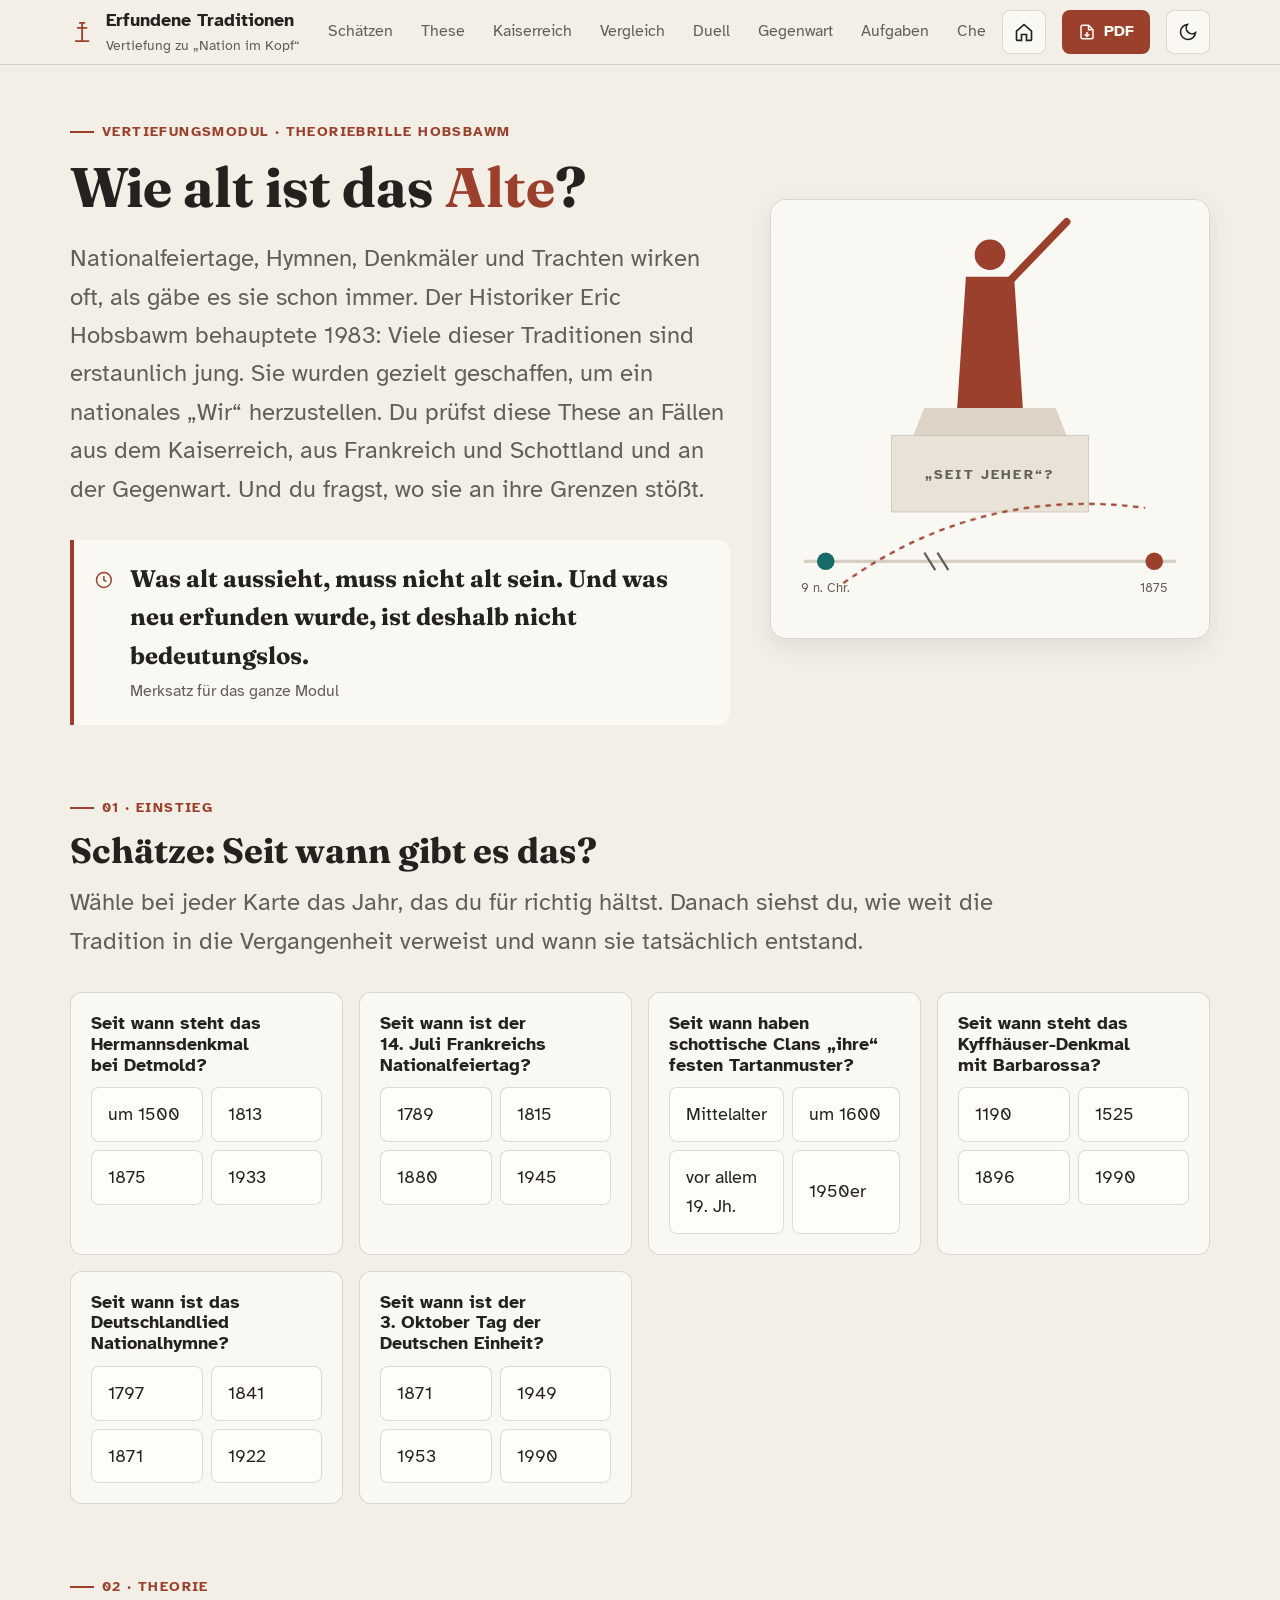
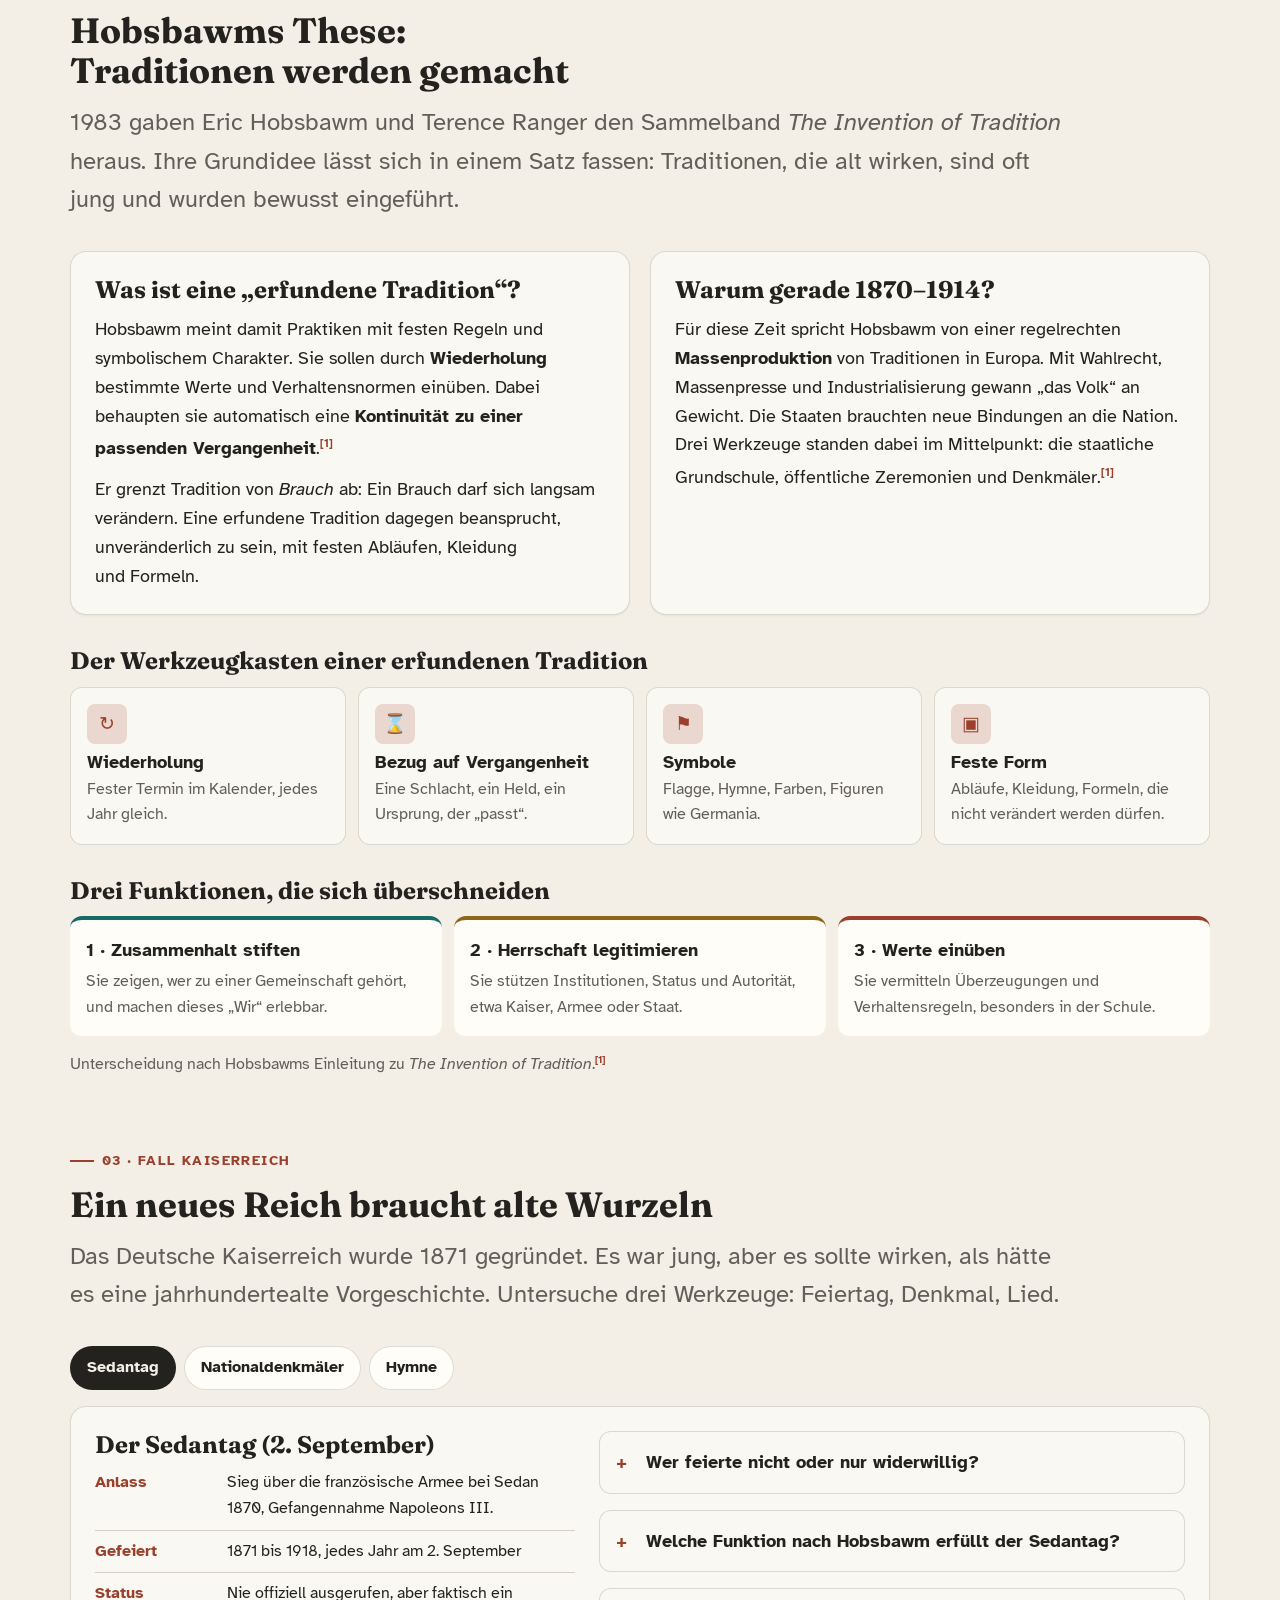
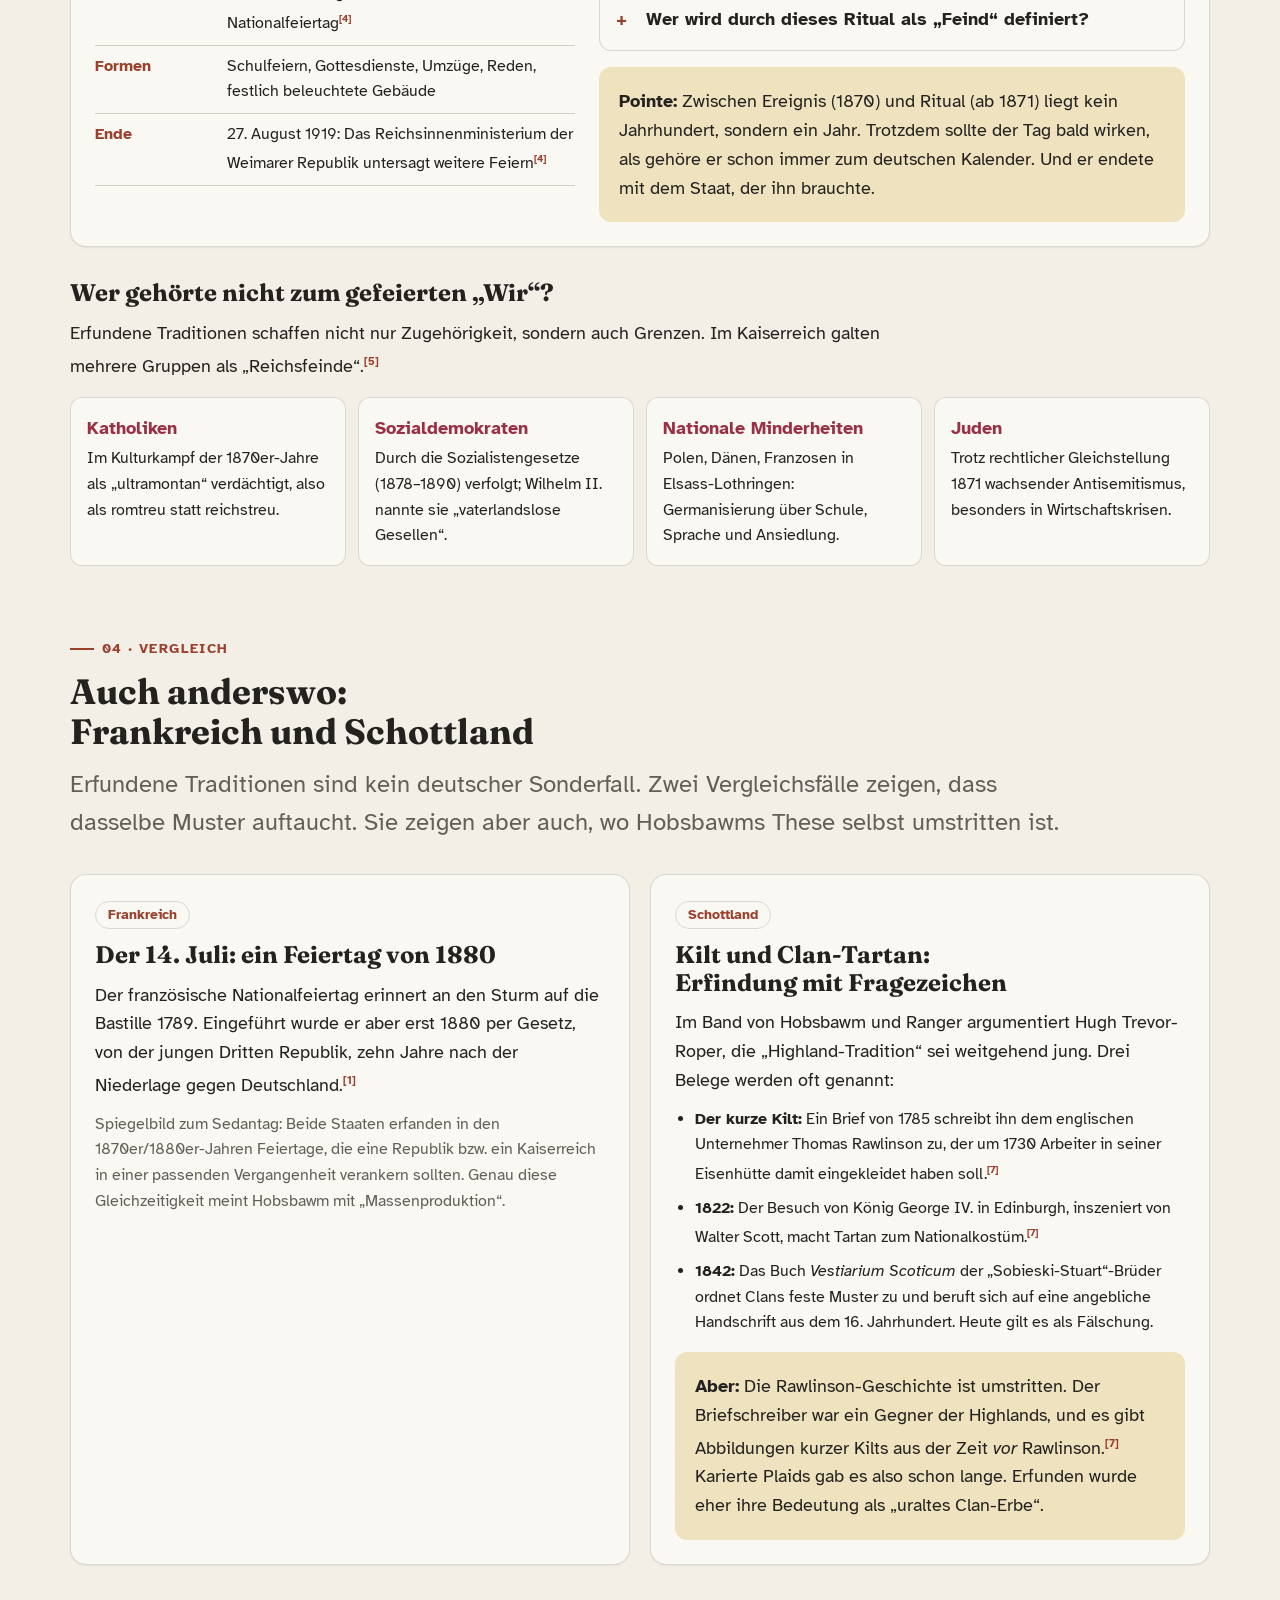
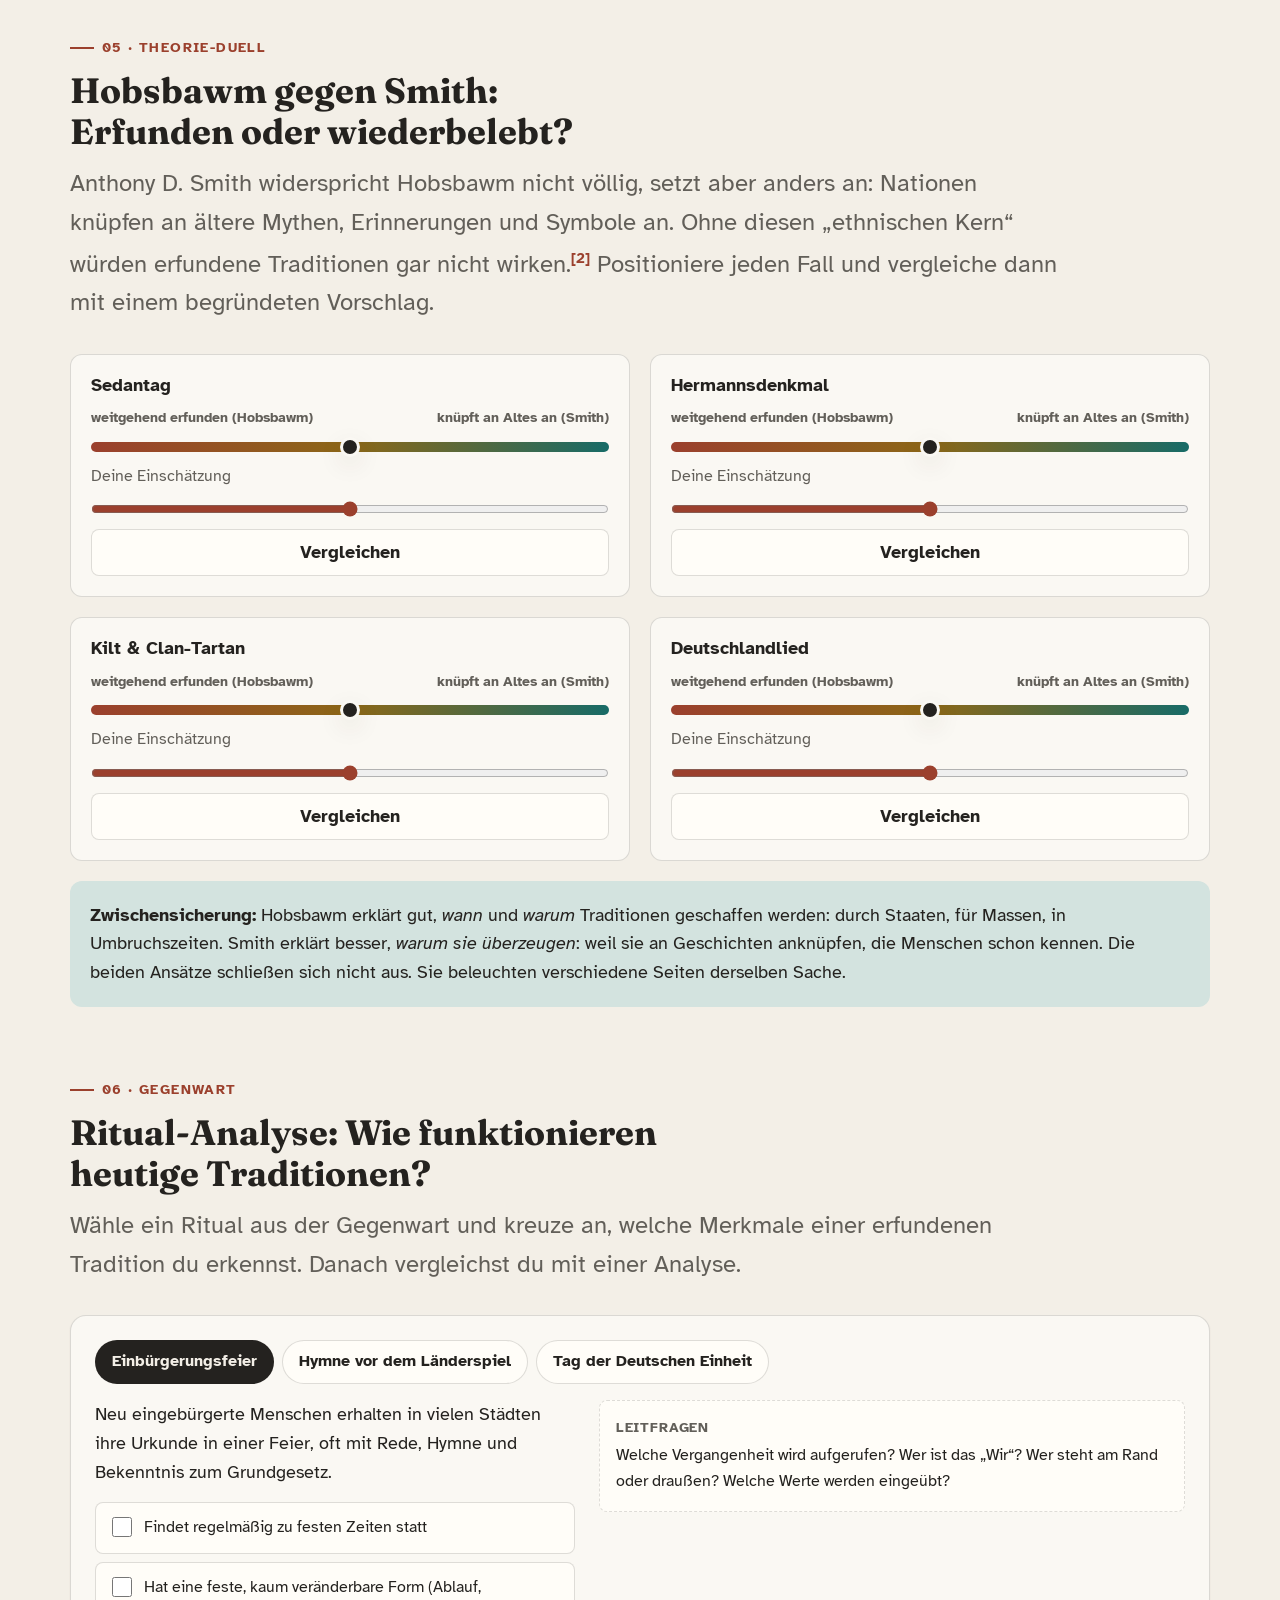
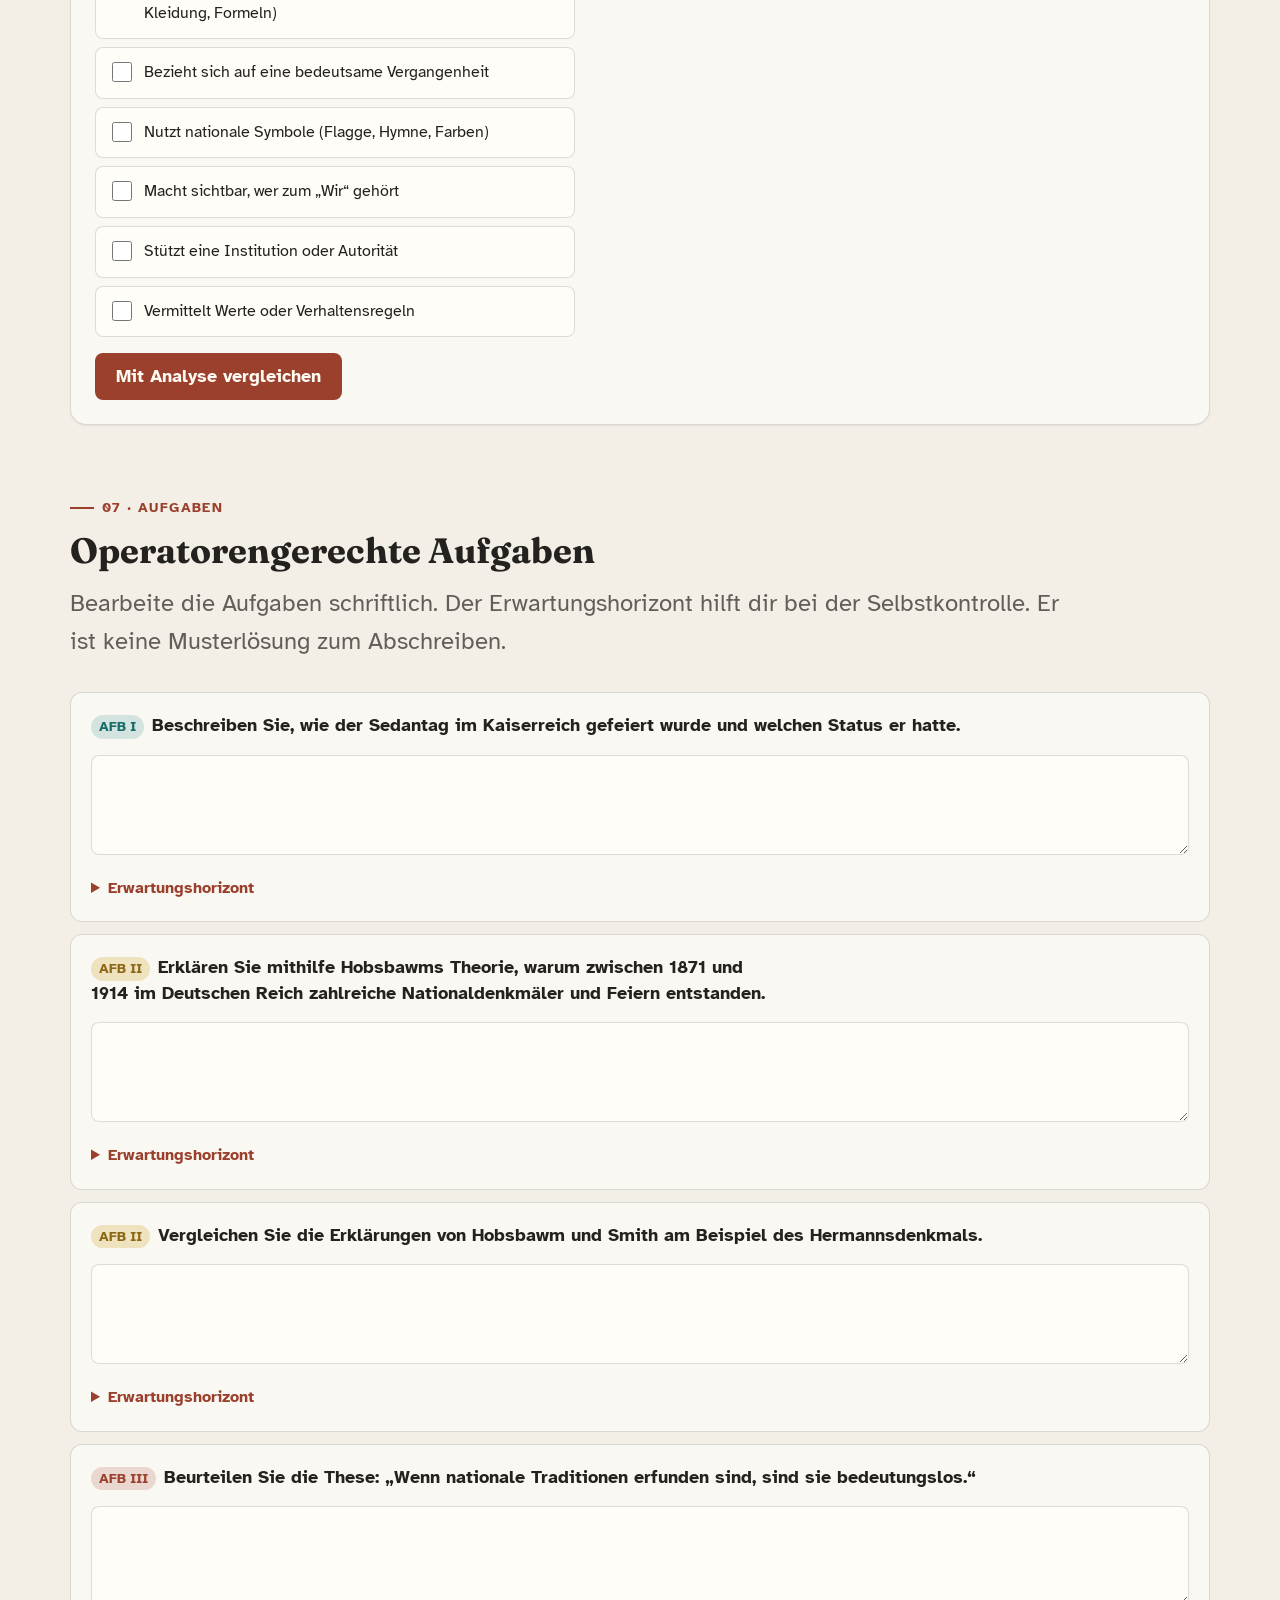
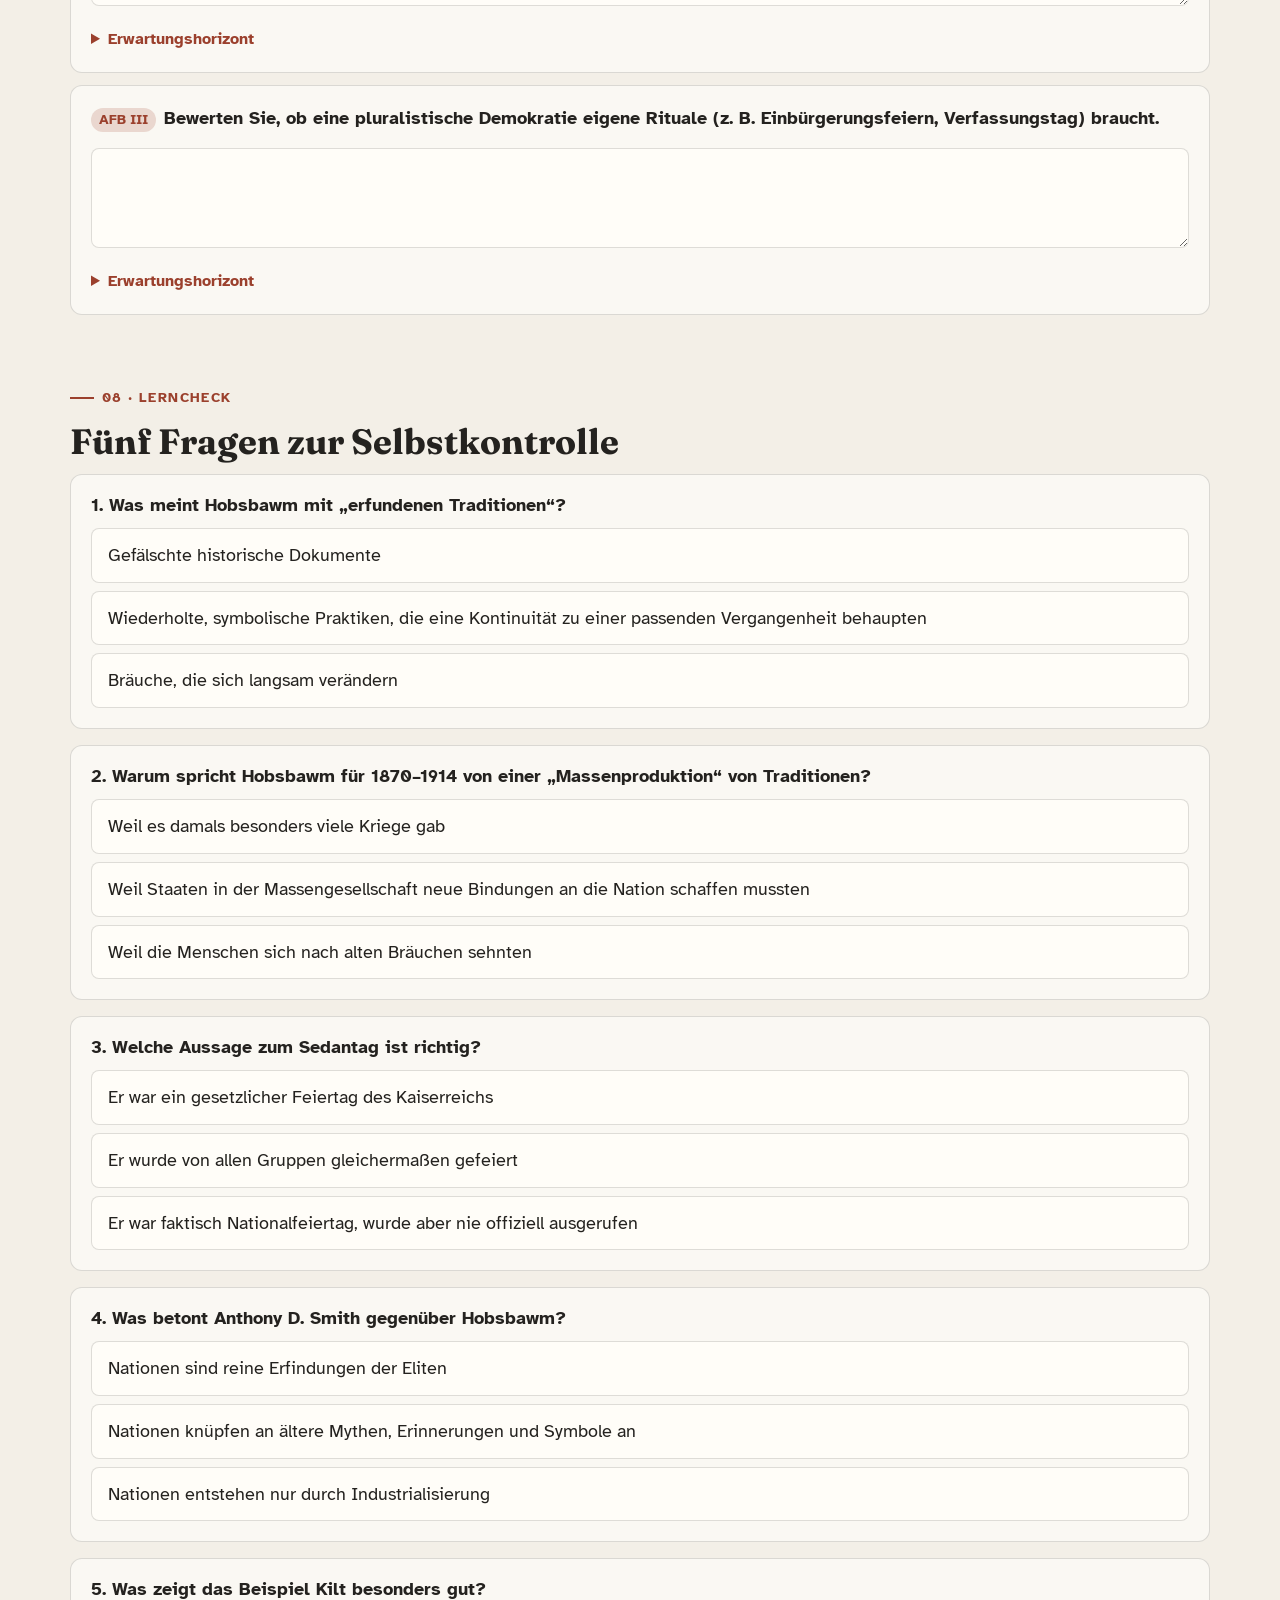
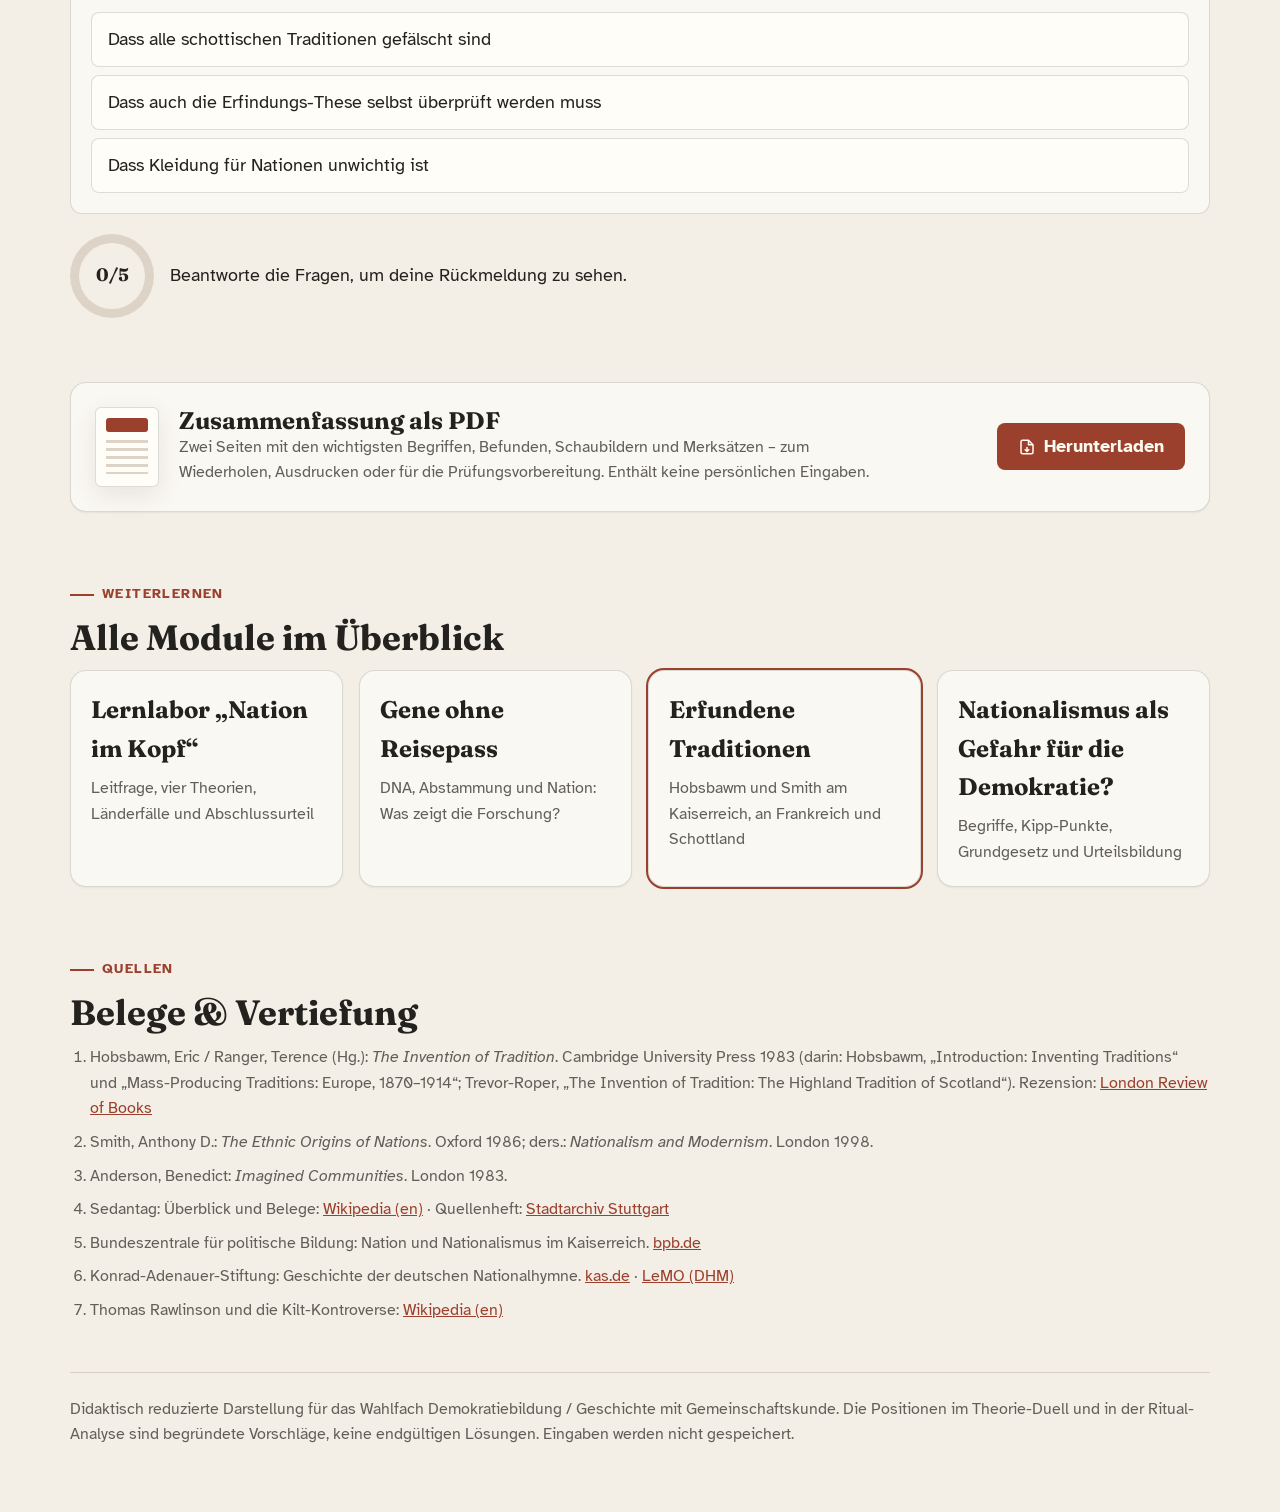
==== erfundene-traditionen.html @ 0cc0a7fa "Vertiefungsmodule „Erfundene Traditionen“ und „Nationalismus als Gefahr für die Demokratie?“, PDF-Zu" ====
<!DOCTYPE html>
<html lang="de">
<head>
<meta charset="utf-8"/>
<meta name="viewport" content="width=device-width,initial-scale=1"/>
<meta name="description" content="Vertiefungsmodul zum Lernlabor „Nation im Kopf“: Hobsbawms These der erfundenen Traditionen, geprüft am Kaiserreich, an Schottland und an der Gegenwart."/>
<title>Erfundene Traditionen – Vertiefungsmodul</title>
<link href="https://fonts.googleapis.com" rel="preconnect"/>
<link crossorigin="" href="https://fonts.gstatic.com" rel="preconnect"/>
<link href="https://fonts.googleapis.com/css2?family=Atkinson+Hyperlegible:wght@400;700&family=Fraunces:opsz,wght@9..144,600;9..144,700&display=swap" rel="stylesheet"/>
<style>

:root,[data-theme="light"]{
 --bg:#f3efe7;--surface:#faf8f3;--surface-2:#fffdf8;--offset:#e9e2d7;--dynamic:#ddd4c7;--divider:#d5cec3;--border:rgba(36,34,31,.15);
 --text:#24221f;--muted:#625f59;--faint:#79746c;--inverse:#fffaf2;--primary:#9b402d;--primary-hover:#763020;--primary-hi:#ead7cf;
 --teal:#176b67;--teal-hi:#d3e3df;--gold:#8c6717;--gold-hi:#eee2bf;--error:#9a3043;--error-hi:#f0d8dc;--success:#386838;--success-hi:#dbe8d7;
 --g1:#2f5d8a;--g2:#4f8a7a;--g3:#b9a24a;--g4:#c0703f;
 --shadow-sm:0 1px 2px rgba(65,48,34,.07);--shadow-md:0 8px 24px rgba(65,48,34,.10);
 --font-display:'Fraunces',Georgia,serif;--font-body:'Atkinson Hyperlegible',Arial,sans-serif;
 --text-xs:clamp(.75rem,.7rem + .25vw,.875rem);--text-sm:clamp(.875rem,.8rem + .35vw,1rem);--text-base:clamp(1rem,.95rem + .25vw,1.125rem);--text-lg:clamp(1.125rem,1rem + .75vw,1.5rem);--text-xl:clamp(1.5rem,1.2rem + 1.25vw,2.25rem);--text-2xl:clamp(2rem,1.4rem + 2.6vw,3.6rem);
 --s1:.25rem;--s2:.5rem;--s3:.75rem;--s4:1rem;--s5:1.25rem;--s6:1.5rem;--s8:2rem;--s10:2.5rem;--s12:3rem;--s16:4rem;--r-sm:.375rem;--r-md:.5rem;--r-lg:.75rem;--r-xl:1rem
}
[data-theme="dark"]{--bg:#181715;--surface:#201e1b;--surface-2:#282521;--offset:#302d28;--dynamic:#3a3630;--divider:#3a3732;--border:rgba(238,233,225,.16);--text:#eee9e1;--muted:#c0b8ae;--faint:#9d958b;--inverse:#251813;--primary:#db826c;--primary-hover:#ee9e8a;--primary-hi:#4f3028;--teal:#6bb6af;--teal-hi:#263e3c;--gold:#d6ae57;--gold-hi:#443a25;--error:#e5788c;--error-hi:#4d2930;--success:#8ab67d;--success-hi:#2c3c28;--g1:#6f9fd0;--g2:#7cbca9;--g3:#d9c46a;--g4:#e09566;--shadow-sm:0 1px 2px rgba(0,0,0,.25);--shadow-md:0 8px 24px rgba(0,0,0,.3)}
*,*::before,*::after{box-sizing:border-box;margin:0;padding:0}
html{scroll-behavior:smooth;scroll-padding-top:5rem;-webkit-text-size-adjust:none;text-size-adjust:none}
body{min-height:100dvh;background:var(--bg);color:var(--text);font-family:var(--font-body);font-size:var(--text-base);line-height:1.6;-webkit-font-smoothing:antialiased}
button,input,select,textarea{font:inherit;color:inherit}button{cursor:pointer}
h1,h2,h3{line-height:1.15;text-wrap:balance}p,li{max-width:72ch;text-wrap:pretty}
a{color:var(--primary)}:focus-visible{outline:3px solid var(--primary);outline-offset:3px;border-radius:var(--r-sm)}
.skip{position:fixed;left:1rem;top:-5rem;background:var(--text);color:var(--bg);padding:.75rem 1rem;z-index:100}.skip:focus{top:1rem}

/* App bar */
.appbar{position:sticky;top:0;z-index:30;background:color-mix(in oklab,var(--bg) 92%,transparent);backdrop-filter:blur(14px);border-bottom:1px solid var(--border)}
.appbar-inner{max-width:1180px;margin:auto;min-height:64px;padding:0 var(--s5);display:flex;align-items:center;gap:var(--s4)}
.brand{display:flex;align-items:center;gap:var(--s3);font-weight:700}.brand small{display:block;color:var(--muted);font-size:var(--text-xs);font-weight:400}
.mark{width:34px;height:34px;color:var(--primary)}
.toc{margin-left:auto;display:flex;gap:var(--s1);overflow-x:auto;scrollbar-width:none}.toc::-webkit-scrollbar{display:none}
.toc a{white-space:nowrap;text-decoration:none;color:var(--muted);font-size:var(--text-sm);padding:var(--s2) var(--s3);border-radius:999px}
.toc a:hover,.toc a.on{background:var(--surface-2);color:var(--text);box-shadow:var(--shadow-sm)}
.icon-btn{width:44px;height:44px;flex:0 0 auto;display:grid;place-items:center;border:1px solid var(--border);background:var(--surface);border-radius:var(--r-md)}
.icon-btn:hover{background:var(--offset)}
.read-bar{position:absolute;left:0;bottom:-1px;height:3px;width:0;background:var(--primary)}

main{max-width:1180px;margin:auto;padding:0 var(--s5) var(--s16)}
section{padding-top:var(--s16)}
.eyebrow{display:inline-flex;align-items:center;gap:var(--s2);font-size:var(--text-xs);font-weight:700;text-transform:uppercase;letter-spacing:.1em;color:var(--primary);margin-bottom:var(--s3)}
.eyebrow::before{content:"";width:24px;height:2px;background:currentColor}
h2.title{font-family:var(--font-display);font-size:var(--text-xl);margin-bottom:var(--s3);max-width:28ch}
.intro{color:var(--muted);font-size:var(--text-lg);max-width:62ch;margin-bottom:var(--s8)}
.card{background:var(--surface);border:1px solid var(--border);border-radius:var(--r-xl);padding:var(--s6);box-shadow:var(--shadow-sm)}
.grid2{display:grid;grid-template-columns:repeat(2,minmax(0,1fr));gap:var(--s5)}
.grid3{display:grid;grid-template-columns:repeat(3,minmax(0,1fr));gap:var(--s4)}
.tag{display:inline-block;border:1px solid var(--border);border-radius:999px;padding:2px var(--s3);font-size:var(--text-xs);font-weight:700;color:var(--primary)}
.note{font-size:var(--text-sm);color:var(--muted);margin-top:var(--s3)}
sup a{font-weight:700;text-decoration:none;font-size:.75em}
.btn{min-height:44px;border:1px solid var(--border);border-radius:var(--r-md);padding:var(--s2) var(--s5);background:var(--surface-2);font-weight:700}
.btn:hover{background:var(--offset)}.btn.primary{background:var(--primary);color:var(--inverse);border-color:transparent}.btn.primary:hover{background:var(--primary-hover)}
.btn.on{background:var(--text);color:var(--bg)}
.callout{padding:var(--s5);border-radius:var(--r-lg);background:var(--gold-hi)}
.callout.teal{background:var(--teal-hi)}
.dark{background:var(--text);color:var(--bg);border-radius:var(--r-xl);padding:var(--s8)}
.dark .tag{color:var(--bg);border-color:color-mix(in oklab,var(--bg) 40%,transparent)}

/* Hero */
.hero{padding-top:var(--s12);display:grid;grid-template-columns:minmax(0,1.2fr) minmax(280px,.8fr);gap:var(--s10);align-items:center}
.hero h1{font-family:var(--font-display);font-size:var(--text-2xl);margin-bottom:var(--s5)}
.hero h1 em{font-style:normal;color:var(--primary)}
.hero .lead{font-size:var(--text-lg);color:var(--muted);max-width:52ch}
.hero-art{position:relative;aspect-ratio:1/1;background:var(--surface);border:1px solid var(--border);border-radius:var(--r-xl);box-shadow:var(--shadow-md);overflow:hidden}
.hero-art svg{width:100%;height:100%}
.helix-dot{animation:pulse 3.2s ease-in-out infinite}
@keyframes pulse{0%,100%{opacity:.35}50%{opacity:1}}
.stamp{animation:stamp 900ms cubic-bezier(.2,1.6,.4,1) 600ms both}
@keyframes stamp{from{opacity:0;transform:scale(1.6) rotate(-14deg)}to{opacity:1;transform:scale(1) rotate(-14deg)}}
.motto{margin-top:var(--s8);display:flex;gap:var(--s4);align-items:flex-start;padding:var(--s5);border-left:4px solid var(--primary);background:var(--surface);border-radius:0 var(--r-lg) var(--r-lg) 0}
.motto strong{font-family:var(--font-display);font-size:var(--text-lg)}

/* Myth cards */
.myths{display:grid;grid-template-columns:repeat(auto-fit,minmax(220px,1fr));gap:var(--s4)}
.flip{perspective:1000px;min-height:230px;border:0;background:none;text-align:left;padding:0}
.flip-inner{position:relative;width:100%;height:100%;min-height:230px;transition:transform 600ms cubic-bezier(.16,1,.3,1);transform-style:preserve-3d}
.flip.open .flip-inner{transform:rotateY(180deg)}
.face{position:absolute;inset:0;backface-visibility:hidden;border-radius:var(--r-xl);padding:var(--s5);display:flex;flex-direction:column;gap:var(--s3);border:1px solid var(--border)}
.front{background:var(--surface)}.front p{font-family:var(--font-display);font-size:var(--text-lg);line-height:1.25}
.front small{margin-top:auto;color:var(--muted);font-size:var(--text-xs)}
.back{transform:rotateY(180deg);background:var(--surface-2);font-size:var(--text-sm)}
.verdict{font-weight:700;font-size:var(--text-sm);display:inline-flex;align-items:center;gap:var(--s2)}
.verdict.no{color:var(--error)}.verdict.part{color:var(--gold)}.verdict.yes{color:var(--success)}

/* Gradient lab */
.gradient-lab{display:grid;gap:var(--s5)}
.strip-wrap{position:relative;height:120px;border-radius:var(--r-lg);overflow:hidden;border:1px solid var(--border)}
#strip{width:100%;height:100%;display:block}
.border-line{position:absolute;top:0;bottom:0;width:0;border-left:3px dashed var(--text);pointer-events:none}
.border-line span{position:absolute;top:8px;left:6px;white-space:nowrap;font-size:var(--text-xs);font-weight:700;background:var(--text);color:var(--bg);padding:2px 8px;border-radius:999px}
.swatches{display:grid;grid-template-columns:1fr auto 1fr;gap:var(--s4);align-items:center}
.swatch{display:flex;align-items:center;gap:var(--s3)}
.swatch i{width:48px;height:48px;border-radius:var(--r-md);border:1px solid var(--border);flex:0 0 auto}
.swatch.right{justify-content:flex-end;text-align:right}
.diff{font-family:var(--font-display);font-size:var(--text-lg);color:var(--primary);text-align:center}
input[type=range]{width:100%;accent-color:var(--primary)}
.mode-row{display:flex;flex-wrap:wrap;gap:var(--s2)}
.stat-row{display:grid;grid-template-columns:repeat(3,1fr);gap:var(--s4)}
.stat{background:var(--surface);border:1px solid var(--border);border-radius:var(--r-lg);padding:var(--s5)}
.stat b{display:block;font-family:var(--font-display);font-size:var(--text-xl);color:var(--primary);line-height:1.1}
.stat span{font-size:var(--text-sm);color:var(--muted)}

/* Balkan chart */
.chart{display:grid;gap:var(--s5)}
.hg h3{font-size:var(--text-base);margin-bottom:var(--s2)}
.bar-row{display:grid;grid-template-columns:110px 1fr 48px;gap:var(--s3);align-items:center;margin-bottom:6px;font-size:var(--text-sm)}
.bar{height:16px;background:var(--dynamic);border-radius:999px;overflow:hidden}
.bar i{display:block;height:100%;width:0;border-radius:999px;transition:width 1s cubic-bezier(.16,1,.3,1)}
.bar-row b{font-variant-numeric:tabular-nums;text-align:right}
.legend{display:flex;gap:var(--s4);flex-wrap:wrap;font-size:var(--text-sm)}
.legend span{display:inline-flex;align-items:center;gap:var(--s2)}.legend i{width:14px;height:14px;border-radius:4px}
.timeline{position:relative;display:grid;gap:var(--s4);padding-left:var(--s8)}
.timeline::before{content:"";position:absolute;left:11px;top:6px;bottom:6px;width:3px;background:linear-gradient(var(--g1),var(--g2),var(--g3),var(--g4),var(--primary));border-radius:3px}
.tl{position:relative}
.tl::before{content:"";position:absolute;left:calc(-1 * var(--s8) + 4px);top:5px;width:17px;height:17px;border-radius:50%;background:var(--surface);border:3px solid var(--primary)}
.tl time{font-size:var(--text-xs);font-weight:700;letter-spacing:.06em;text-transform:uppercase;color:var(--primary)}
.tl h3{font-size:var(--text-base);margin:2px 0}
.tl p{font-size:var(--text-sm);color:var(--muted)}
.tl.nation::before{background:var(--primary)}

/* Ancestors */
.anc{display:grid;grid-template-columns:minmax(0,1fr) minmax(0,1fr);gap:var(--s6);align-items:center}
.big-num{font-family:var(--font-display);font-size:clamp(2rem,1.2rem + 3.5vw,4rem);color:var(--primary);line-height:1;font-variant-numeric:tabular-nums;word-break:break-all}
.tree{display:flex;flex-wrap:wrap;gap:3px;max-height:220px;overflow:hidden;align-content:flex-start}
.tree i{width:9px;height:9px;border-radius:50%;background:var(--teal);opacity:.75}
.tree i.me{background:var(--primary);opacity:1;width:14px;height:14px}

/* Within/between */
.dots{display:grid;grid-template-columns:repeat(20,1fr);gap:4px;max-width:520px}
.dots i{aspect-ratio:1;border-radius:50%;background:var(--teal);transition:background .4s}
.dots i.btw{background:var(--primary)}

/* DNA test sim */
.sim{display:grid;grid-template-columns:minmax(0,1.1fr) minmax(0,.9fr);gap:var(--s6)}
.seg-track{position:relative;height:90px;border-radius:var(--r-lg);background:linear-gradient(90deg,var(--g1),var(--g2),var(--g3),var(--g4));opacity:.9;margin:var(--s4) 0 var(--s2)}
.seg{position:absolute;top:50%;width:14px;height:14px;border-radius:50%;background:var(--surface-2);border:2px solid var(--text);transform:translate(-50%,-50%)}
.cut{position:absolute;top:-8px;bottom:-8px;border-left:3px solid var(--text)}
.cut span{position:absolute;bottom:-26px;left:-4px;font-size:var(--text-xs);font-weight:700;white-space:nowrap}
.axis{display:flex;justify-content:space-between;font-size:var(--text-xs);color:var(--muted);margin-top:var(--s6)}
.result-table{width:100%;border-collapse:collapse;font-variant-numeric:tabular-nums}
.result-table td{padding:var(--s2) 0;border-bottom:1px solid var(--divider)}
.result-table td:last-child{text-align:right;font-weight:700}
.result-table .mini{height:8px;background:var(--dynamic);border-radius:999px;overflow:hidden;margin-top:4px}
.result-table .mini i{display:block;height:100%;background:var(--primary);transition:width .5s}
.dna-same{margin-top:var(--s4);padding:var(--s3) var(--s4);border-radius:var(--r-md);background:var(--success-hi);font-size:var(--text-sm);font-weight:700}

/* Convergence */
.conv{display:grid;grid-template-columns:1fr 70px 1fr;gap:var(--s3);align-items:stretch;margin-top:var(--s4)}
.conv .side{background:var(--surface-2);border:1px solid var(--border);border-radius:var(--r-lg);padding:var(--s4)}
.conv .side h4{font-size:var(--text-sm);margin-bottom:var(--s1)}
.conv .side code{font-size:var(--text-xs);background:var(--offset);padding:1px 6px;border-radius:4px}
.conv .mid{display:grid;place-items:center;text-align:center;font-size:var(--text-xs);font-weight:700;color:var(--primary)}

/* Sorting game */
.sort-statements{display:flex;flex-wrap:wrap;gap:var(--s2);margin-bottom:var(--s5)}
.chip{border:1px solid var(--border);background:var(--surface-2);border-radius:999px;padding:var(--s2) var(--s4);text-align:left;font-size:var(--text-sm)}
.chip.sel{outline:3px solid var(--primary)}
.chip.ok{background:var(--success-hi);border-color:var(--success)}
.chip.bad{animation:shake .4s}
@keyframes shake{25%{transform:translateX(-5px)}75%{transform:translateX(5px)}}
.bins{display:grid;grid-template-columns:repeat(4,minmax(0,1fr));gap:var(--s3)}
.bin{min-height:180px;border:2px dashed var(--border);border-radius:var(--r-lg);padding:var(--s4);background:var(--surface);text-align:left;display:flex;flex-direction:column;gap:var(--s2)}
.bin:hover{border-color:var(--primary)}
.bin h3{font-size:var(--text-base)}.bin small{color:var(--muted);font-size:var(--text-xs)}
.bin .chip{font-size:var(--text-xs);cursor:default}
.feedback{min-height:28px;margin-top:var(--s3);font-weight:700}

/* Mila */
.mila{display:grid;grid-template-columns:minmax(0,.8fr) minmax(0,1.2fr);gap:var(--s6)}
.persons{display:grid;gap:var(--s3)}
.person{display:grid;grid-template-columns:56px 1fr;gap:var(--s3);align-items:center;background:var(--surface);border:1px solid var(--border);border-radius:var(--r-lg);padding:var(--s4)}
.avatar{width:56px;height:56px;border-radius:50%;display:grid;place-items:center;font-family:var(--font-display);font-weight:700;font-size:1.3rem;color:var(--inverse)}
.pills{display:flex;flex-wrap:wrap;gap:4px;margin-top:4px}.pills span{font-size:var(--text-xs);background:var(--offset);border-radius:999px;padding:1px 8px}
details.q{background:var(--surface);border:1px solid var(--border);border-radius:var(--r-lg);padding:var(--s4);margin-bottom:var(--s2)}
details.q summary{font-weight:700;cursor:pointer;list-style:none;display:flex;gap:var(--s3)}
details.q summary::before{content:"+";color:var(--primary);font-weight:700;width:1em}
details.q[open] summary::before{content:"–"}
details.q p{margin-top:var(--s3);color:var(--muted);font-size:var(--text-sm)}

/* Quiz */
.quiz{display:grid;gap:var(--s4)}
.qcard{background:var(--surface);border:1px solid var(--border);border-radius:var(--r-lg);padding:var(--s5)}
.qcard h3{font-size:var(--text-base);margin-bottom:var(--s3)}
.opts{display:grid;gap:var(--s2)}
.opt{text-align:left;padding:var(--s3) var(--s4);border:1px solid var(--border);border-radius:var(--r-md);background:var(--surface-2)}
.opt:hover{background:var(--offset)}.opt.correct{background:var(--success-hi);border-color:var(--success)}.opt.wrong{background:var(--error-hi);border-color:var(--error)}
.why{display:none;margin-top:var(--s3);font-size:var(--text-sm);color:var(--muted)}.qcard.done .why{display:block}
.score{display:flex;align-items:center;gap:var(--s4);margin-top:var(--s5)}
.ring{width:84px;height:84px;border-radius:50%;display:grid;place-items:center;background:conic-gradient(var(--primary) 0deg,var(--dynamic) 0);position:relative;font-family:var(--font-display);font-weight:700}
.ring::before{content:"";position:absolute;inset:9px;border-radius:50%;background:var(--bg)}.ring span{z-index:1}

/* Law timeline */
.law{display:grid;grid-template-columns:repeat(4,minmax(0,1fr));gap:var(--s3)}
.law article{background:var(--surface);border:1px solid var(--border);border-radius:var(--r-lg);padding:var(--s4);border-top:4px solid var(--g1)}
.law article:nth-child(2){border-top-color:var(--error)}.law article:nth-child(3){border-top-color:var(--g3)}.law article:nth-child(4){border-top-color:var(--teal)}
.law time{font-family:var(--font-display);font-size:var(--text-lg);font-weight:700}
.law p{font-size:var(--text-sm);color:var(--muted);margin-top:var(--s2)}

textarea{width:100%;min-height:130px;margin-top:var(--s2);padding:var(--s3);background:var(--surface-2);border:1px solid var(--border);border-radius:var(--r-md);resize:vertical}
.sources ol{padding-left:var(--s5);display:grid;gap:var(--s2);font-size:var(--text-sm);color:var(--muted)}
.sources li{max-width:none}
footer{margin-top:var(--s12);padding-top:var(--s6);border-top:1px solid var(--divider);font-size:var(--text-sm);color:var(--muted)}

.reveal{opacity:0;transform:translateY(14px);transition:opacity .7s ease,transform .7s cubic-bezier(.16,1,.3,1)}
.reveal.in{opacity:1;transform:none}

@media(max-width:900px){.hero,.anc,.sim,.mila{grid-template-columns:1fr}.bins{grid-template-columns:1fr 1fr}.law{grid-template-columns:1fr 1fr}.grid3{grid-template-columns:1fr}.toc{display:none}.hero-art{max-width:420px}}
@media(max-width:640px){main{padding:0 var(--s4) var(--s12)}section{padding-top:var(--s12)}.grid2,.bins,.law,.stat-row{grid-template-columns:1fr}.conv{grid-template-columns:1fr}.conv .mid{padding:var(--s2)}.bar-row{grid-template-columns:84px 1fr 40px}.dots{grid-template-columns:repeat(10,1fr)}.swatches{grid-template-columns:1fr}.swatch.right{justify-content:flex-start;text-align:left;flex-direction:row-reverse}.brand small{display:none}.dark{padding:var(--s5)}}
@media print{.appbar,.btn,.mode-row{display:none!important}.reveal{opacity:1;transform:none}.flip-inner{transform:none!important}.back{position:relative;transform:none}.front{display:none}section{break-inside:avoid}}
@media(prefers-reduced-motion:reduce){*,*::before,*::after{animation-duration:.01ms!important;transition-duration:.01ms!important;scroll-behavior:auto!important}.reveal{opacity:1;transform:none}}

/* === Gemeinsame Erweiterungen für alle Vertiefungsmodule === */
.pdf-btn{display:inline-flex;align-items:center;gap:var(--s2);min-height:44px;padding:0 var(--s4);border-radius:var(--r-md);background:var(--primary);color:var(--inverse);text-decoration:none;font-weight:700;font-size:var(--text-sm);flex:0 0 auto}
.pdf-btn:hover{background:var(--primary-hover)}
.pdf-btn svg{flex:0 0 auto}
@media(max-width:640px){.pdf-btn span{display:none}.pdf-btn{padding:0;width:44px;justify-content:center}}
.home-btn{text-decoration:none;color:inherit;margin-left:auto}
@media(min-width:901px){.home-btn{margin-left:0}}
.pdf-cta{display:grid;grid-template-columns:auto 1fr auto;gap:var(--s5);align-items:center;background:var(--surface);border:1px solid var(--border);border-radius:var(--r-xl);padding:var(--s6);box-shadow:var(--shadow-sm)}
.pdf-cta .doc{width:64px;height:80px;border-radius:6px;background:var(--surface-2);border:1px solid var(--border);position:relative;box-shadow:var(--shadow-md)}
.pdf-cta .doc::before{content:"";position:absolute;inset:10px 10px auto;height:14px;background:var(--primary);border-radius:3px}
.pdf-cta .doc::after{content:"";position:absolute;left:10px;right:10px;top:32px;height:34px;background:repeating-linear-gradient(var(--dynamic) 0 3px,transparent 3px 8px)}
.pdf-cta h3{font-family:var(--font-display);font-size:var(--text-lg)}
.pdf-cta p{font-size:var(--text-sm);color:var(--muted)}
@media(max-width:640px){.pdf-cta{grid-template-columns:1fr}.pdf-cta .doc{display:none}}
.afb{display:inline-block;font-size:var(--text-xs);font-weight:700;padding:2px 8px;border-radius:999px;margin-right:var(--s2)}
.afb.i{background:var(--teal-hi);color:var(--teal)}.afb.ii{background:var(--gold-hi);color:var(--gold)}.afb.iii{background:var(--primary-hi);color:var(--primary)}
.tasks{display:grid;gap:var(--s3)}
.task{background:var(--surface);border:1px solid var(--border);border-radius:var(--r-lg);padding:var(--s5)}
.task h3{font-size:var(--text-base);margin-bottom:var(--s2);line-height:1.4}
.task details{margin-top:var(--s3)}
.task summary{cursor:pointer;font-weight:700;color:var(--primary);font-size:var(--text-sm)}
.task ul{margin:var(--s3) 0 0 var(--s5);display:grid;gap:var(--s1);font-size:var(--text-sm);color:var(--muted)}
.task textarea{min-height:100px}
.tabs{display:flex;flex-wrap:wrap;gap:var(--s2);margin-bottom:var(--s4)}
.tabs button{min-height:44px;border:1px solid var(--border);border-radius:999px;padding:var(--s2) var(--s4);background:var(--surface-2);font-weight:700;font-size:var(--text-sm)}
.tabs button[aria-selected=true]{background:var(--text);color:var(--bg);border-color:transparent}
.panel-grid{display:grid;grid-template-columns:minmax(0,.9fr) minmax(0,1.1fr);gap:var(--s6);align-items:start}
.facts{display:grid;gap:var(--s2);font-size:var(--text-sm)}
.facts div{display:grid;grid-template-columns:120px 1fr;gap:var(--s3);padding-bottom:var(--s2);border-bottom:1px solid var(--divider)}
.facts b{color:var(--primary)}
.qa{display:grid;gap:var(--s2)}
.check-list{display:grid;gap:var(--s2);list-style:none}
.check-list label{display:flex;gap:var(--s3);align-items:flex-start;padding:var(--s3) var(--s4);border:1px solid var(--border);border-radius:var(--r-md);background:var(--surface-2);cursor:pointer;font-size:var(--text-sm)}
.check-list input{width:20px;height:20px;accent-color:var(--primary);flex:0 0 auto;margin-top:2px}
.slider-case{display:grid;gap:var(--s3);background:var(--surface);border:1px solid var(--border);border-radius:var(--r-lg);padding:var(--s5)}
.slider-case h3{font-size:var(--text-base)}
.scale-labels{display:flex;justify-content:space-between;font-size:var(--text-xs);color:var(--muted);font-weight:700}
.scale-track{position:relative;height:10px;border-radius:999px;background:linear-gradient(90deg,var(--primary),var(--gold),var(--teal))}
.scale-track .mk{position:absolute;top:50%;width:20px;height:20px;border-radius:50%;transform:translate(-50%,-50%);border:3px solid var(--surface);box-shadow:var(--shadow-md);transition:left .5s cubic-bezier(.16,1,.3,1)}
.scale-track .mk.you{background:var(--text)}.scale-track .mk.ref{background:var(--surface-2);border-color:var(--text);opacity:0}
.scale-track .mk.ref.show{opacity:1}
.reveal-box{display:none;font-size:var(--text-sm);background:var(--surface-2);border-radius:var(--r-md);padding:var(--s4)}
.reveal-box.show{display:block}
.two-args{display:grid;grid-template-columns:1fr 1fr;gap:var(--s3);margin-top:var(--s2)}
.two-args div{padding:var(--s3);border-radius:var(--r-md);background:var(--offset)}
.two-args b{display:block;font-size:var(--text-xs);text-transform:uppercase;letter-spacing:.06em;margin-bottom:2px}
.modules{display:grid;grid-template-columns:repeat(auto-fit,minmax(220px,1fr));gap:var(--s4)}
.module-card{display:flex;flex-direction:column;gap:var(--s2);padding:var(--s5);border-radius:var(--r-xl);border:1px solid var(--border);background:var(--surface);text-decoration:none;color:inherit;box-shadow:var(--shadow-sm);transition:transform .2s,box-shadow .2s}
.module-card:hover{transform:translateY(-2px);box-shadow:var(--shadow-md)}
.module-card b{font-family:var(--font-display);font-size:var(--text-lg)}
.module-card span{font-size:var(--text-sm);color:var(--muted)}
.module-card.current{outline:2px solid var(--primary)}
.quote{font-family:var(--font-display);font-size:var(--text-lg);line-height:1.35;border-left:4px solid var(--primary);padding-left:var(--s4)}
.quote cite{display:block;font-family:var(--font-body);font-size:var(--text-xs);color:var(--muted);font-style:normal;margin-top:var(--s2)}
.src-box{background:var(--surface-2);border:1px dashed var(--border);border-radius:var(--r-md);padding:var(--s4);font-size:var(--text-sm)}
.src-box b{display:block;font-size:var(--text-xs);letter-spacing:.06em;text-transform:uppercase;color:var(--muted);margin-bottom:var(--s1)}
@media(max-width:900px){.panel-grid{grid-template-columns:1fr}}
@media(max-width:640px){.two-args{grid-template-columns:1fr}.facts div{grid-template-columns:1fr}}
@media(min-width:901px){.brand span,.brand small{white-space:nowrap}}
@media(max-width:1180px){.appbar .brand small{display:none}}
.appbar .brand{min-width:0}
.slider-case{align-content:start}
#duel{align-items:start}

/* Modulspezifisch */
.hero-art .tick{stroke:var(--divider)}
.dumb{width:100%;height:auto;display:block}
.dumb text{font-family:var(--font-body)}
.monument-svg{width:100%;max-width:300px;height:auto;display:block;margin:auto}
.guess-grid{display:grid;grid-template-columns:repeat(auto-fit,minmax(260px,1fr));gap:var(--s4)}
.guess-grid .qcard h3{font-size:var(--text-base)}
.guess-grid .opts{grid-template-columns:1fr 1fr}
.guess-note{display:none;margin-top:var(--s3);font-size:var(--text-sm);color:var(--muted)}
.qcard.done .guess-note{display:block}
.chart-wrap{display:none}
.chart-wrap.show{display:block;animation:fadeUp .6s cubic-bezier(.16,1,.3,1)}
@keyframes fadeUp{from{opacity:0;transform:translateY(10px)}to{opacity:1;transform:none}}
.toolbox{display:grid;grid-template-columns:repeat(4,minmax(0,1fr));gap:var(--s3)}
.tool{background:var(--surface);border:1px solid var(--border);border-radius:var(--r-lg);padding:var(--s4)}
.tool .ic{width:40px;height:40px;border-radius:var(--r-md);display:grid;place-items:center;background:var(--primary-hi);color:var(--primary);margin-bottom:var(--s2);font-size:1.2rem}
.tool h3{font-size:var(--text-base);margin-bottom:var(--s1)}
.tool p{font-size:var(--text-sm);color:var(--muted)}
.types{display:grid;grid-template-columns:repeat(3,minmax(0,1fr));gap:var(--s3)}
.types div{padding:var(--s4);border-radius:var(--r-lg);background:var(--surface-2);border-top:4px solid var(--teal)}
.types div:nth-child(2){border-top-color:var(--gold)}.types div:nth-child(3){border-top-color:var(--primary)}
.types b{display:block;margin-bottom:var(--s1)}
.types p{font-size:var(--text-sm);color:var(--muted)}
.excl{display:grid;grid-template-columns:repeat(4,minmax(0,1fr));gap:var(--s3)}
.excl div{background:var(--surface);border:1px solid var(--border);border-radius:var(--r-lg);padding:var(--s4);font-size:var(--text-sm)}
.excl b{display:block;font-size:var(--text-base);margin-bottom:var(--s1);color:var(--error)}
.result-panel{display:none;margin-top:var(--s4)}
.result-panel.show{display:block}
.meter{height:12px;border-radius:999px;background:var(--dynamic);overflow:hidden;margin:var(--s2) 0}
.meter i{display:block;height:100%;background:var(--primary);transition:width .5s}
@media(max-width:900px){.toolbox,.excl{grid-template-columns:1fr 1fr}.types{grid-template-columns:1fr}}
@media(max-width:640px){.toolbox,.excl{grid-template-columns:1fr}.guess-grid .opts{grid-template-columns:1fr}}
</style>
</head>
<body>
<a class="skip" href="#main">Zum Inhalt springen</a>
<header class="appbar"><div class="appbar-inner">
 <div class="brand"><svg class="mark" viewBox="0 0 24 24" fill="none" stroke="currentColor" stroke-width="1.8" aria-hidden="true"><path d="M12 3v18M5 21h14M7 8h10M9 3h6"/></svg><div><span>Erfundene Traditionen</span><small>Vertiefung zu „Nation im Kopf“</small></div></div>
 <nav class="toc" aria-label="Abschnitte"><a href="#schaetzen">Schätzen</a><a href="#these">These</a><a href="#kaiserreich">Kaiserreich</a><a href="#vergleich">Vergleich</a><a href="#duell">Duell</a><a href="#gegenwart">Gegenwart</a><a href="#aufgaben">Aufgaben</a><a href="#check">Check</a></nav>
 <a class="icon-btn home-btn" href="index.html" aria-label="Zurück zum Lernlabor „Nation im Kopf“" title="Zum Lernlabor"><svg width="20" height="20" viewBox="0 0 24 24" fill="none" stroke="currentColor" stroke-width="2"><path d="M3 11l9-8 9 8v10a1 1 0 0 1-1 1h-5v-7H9v7H4a1 1 0 0 1-1-1z"/></svg></a>
 <a class="pdf-btn" href="pdf/erfundene-traditionen-zusammenfassung.pdf" download aria-label="Zusammenfassung als PDF herunterladen" title="Zusammenfassung als PDF"><svg width="18" height="18" viewBox="0 0 24 24" fill="none" stroke="currentColor" stroke-width="2" aria-hidden="true"><path d="M14 3H6a2 2 0 0 0-2 2v14a2 2 0 0 0 2 2h12a2 2 0 0 0 2-2V9z"/><path d="M14 3v6h6M12 12v6M9 15l3 3 3-3"/></svg><span>PDF</span></a>
 <button class="icon-btn" id="themeBtn" aria-label="Hell/Dunkel wechseln" title="Hell/Dunkel"><svg id="themeIcon" width="20" height="20" viewBox="0 0 24 24" fill="none" stroke="currentColor" stroke-width="2"><path d="M21 12.79A9 9 0 1 1 11.21 3 7 7 0 0 0 21 12.79z"/></svg></button>
 <div class="read-bar" id="readBar"></div>
</div></header>

<main id="main">

<div class="hero">
 <div>
  <span class="eyebrow">Vertiefungsmodul · Theoriebrille Hobsbawm</span>
  <h1>Wie alt ist das <em>Alte</em>?</h1>
  <p class="lead">Nationalfeiertage, Hymnen, Denkmäler und Trachten wirken oft, als gäbe es sie schon immer. Der Historiker Eric Hobsbawm behauptete 1983: Viele dieser Traditionen sind erstaunlich jung. Sie wurden gezielt geschaffen, um ein nationales „Wir“ herzustellen. Du prüfst diese These an Fällen aus dem Kaiserreich, aus Frankreich und Schottland und an der Gegenwart. Und du fragst, wo sie an ihre Grenzen stößt.</p>
  <div class="motto"><svg width="40" height="40" viewBox="0 0 24 24" fill="none" stroke="var(--primary)" stroke-width="1.8" aria-hidden="true"><circle cx="12" cy="12" r="9"/><path d="M12 7v5l3 2"/></svg><div><strong>Was alt aussieht, muss nicht alt sein. Und was neu erfunden wurde, ist deshalb nicht bedeutungslos.</strong><p class="note" style="margin-top:4px">Merksatz für das ganze Modul</p></div></div>
 </div>
 <div class="hero-art" aria-label="Illustration: Ein Denkmal auf einem Sockel, darunter ein Zeitstrahl, der von 9 n. Chr. bis 1875 reicht">
  <svg viewBox="0 0 400 400" role="img">
   <rect width="400" height="400" fill="var(--surface)"/>
   <g transform="translate(200,40)">
    <path d="M-14 10 a14 14 0 1 1 28 0 a14 14 0 1 1 -28 0" fill="var(--primary)"/>
    <path d="M-22 30 L22 30 L30 150 L-30 150 Z" fill="var(--primary)"/>
    <path d="M18 34 L70 -20" stroke="var(--primary)" stroke-width="7" stroke-linecap="round"/>
    <path d="M-60 150 L60 150 L70 175 L-70 175 Z" fill="var(--dynamic)"/>
    <rect x="-90" y="175" width="180" height="70" fill="var(--offset)" stroke="var(--border)"/>
    <text x="0" y="215" text-anchor="middle" fill="var(--muted)" font-size="13" font-weight="700" letter-spacing="2">„SEIT JEHER“?</text>
   </g>
   <g transform="translate(30,330)">
    <line x1="0" y1="0" x2="340" y2="0" stroke="var(--divider)" stroke-width="3"/>
    <circle cx="20" cy="0" r="8" fill="var(--teal)"/><text x="20" y="28" text-anchor="middle" fill="var(--muted)" font-size="12">9 n. Chr.</text>
    <path d="M110 -8 l10 16 M122 -8 l10 16" stroke="var(--muted)" stroke-width="2"/>
    <circle cx="320" cy="0" r="8" fill="var(--primary)"/><text x="320" y="28" text-anchor="middle" fill="var(--muted)" font-size="12">1875</text>
    <path d="M28 -14 Q170 -70 312 -14" fill="none" stroke="var(--primary)" stroke-width="2" stroke-dasharray="5 5" class="stamp" style="transform-origin:170px -30px"/>
   </g>
  </svg>
 </div>
</div>

<section id="schaetzen" class="reveal">
 <span class="eyebrow">01 · Einstieg</span>
 <h2 class="title">Schätze: Seit wann gibt es das?</h2>
 <p class="intro">Wähle bei jeder Karte das Jahr, das du für richtig hältst. Danach siehst du, wie weit die Tradition in die Vergangenheit verweist und wann sie tatsächlich entstand.</p>
 <div class="guess-grid" id="guess"></div>
 <div class="chart-wrap card" id="chartWrap" style="margin-top:var(--s5)">
  <h3 style="font-family:var(--font-display);font-size:var(--text-lg);margin-bottom:var(--s2)">Behauptetes Alter und tatsächliche Entstehung</h3>
  <p class="note" style="margin:0 0 var(--s4)">Der helle Punkt markiert die Vergangenheit, auf die sich die Tradition beruft. Der farbige Punkt zeigt, wann sie als Ritual oder Symbol eingeführt wurde. Achse vor 1700 gestaucht.</p>
  <div id="dumb"></div>
  <p id="guessScore" style="margin-top:var(--s4);font-weight:700"></p>
 </div>
</section>

<section id="these" class="reveal">
 <span class="eyebrow">02 · Theorie</span>
 <h2 class="title">Hobsbawms These: Traditionen werden gemacht</h2>
 <p class="intro">1983 gaben Eric Hobsbawm und Terence Ranger den Sammelband <em>The Invention of Tradition</em> heraus. Ihre Grundidee lässt sich in einem Satz fassen: Traditionen, die alt wirken, sind oft jung und wurden bewusst eingeführt.</p>
 <div class="grid2">
  <div class="card">
   <h3 style="font-family:var(--font-display);font-size:var(--text-lg);margin-bottom:var(--s3)">Was ist eine „erfundene Tradition“?</h3>
   <p>Hobsbawm meint damit Praktiken mit festen Regeln und symbolischem Charakter. Sie sollen durch <strong>Wiederholung</strong> bestimmte Werte und Verhaltensnormen einüben. Dabei behaupten sie automatisch eine <strong>Kontinuität zu einer passenden Vergangenheit</strong>.<sup><a href="#q1">[1]</a></sup></p>
   <p style="margin-top:var(--s3)">Er grenzt Tradition von <em>Brauch</em> ab: Ein Brauch darf sich langsam verändern. Eine erfundene Tradition dagegen beansprucht, unveränderlich zu sein, mit festen Abläufen, Kleidung und Formeln.</p>
  </div>
  <div class="card">
   <h3 style="font-family:var(--font-display);font-size:var(--text-lg);margin-bottom:var(--s3)">Warum gerade 1870–1914?</h3>
   <p>Für diese Zeit spricht Hobsbawm von einer regelrechten <strong>Massenproduktion</strong> von Traditionen in Europa. Mit Wahlrecht, Massenpresse und Industrialisierung gewann „das Volk“ an Gewicht. Die Staaten brauchten neue Bindungen an die Nation. Drei Werkzeuge standen dabei im Mittelpunkt: die staatliche Grundschule, öffentliche Zeremonien und Denkmäler.<sup><a href="#q1">[1]</a></sup></p>
  </div>
 </div>
 <h3 style="font-family:var(--font-display);font-size:var(--text-lg);margin:var(--s8) 0 var(--s3)">Der Werkzeugkasten einer erfundenen Tradition</h3>
 <div class="toolbox">
  <div class="tool"><div class="ic" aria-hidden="true">↻</div><h3>Wiederholung</h3><p>Fester Termin im Kalender, jedes Jahr gleich.</p></div>
  <div class="tool"><div class="ic" aria-hidden="true">⌛</div><h3>Bezug auf Vergangenheit</h3><p>Eine Schlacht, ein Held, ein Ursprung, der „passt“.</p></div>
  <div class="tool"><div class="ic" aria-hidden="true">⚑</div><h3>Symbole</h3><p>Flagge, Hymne, Farben, Figuren wie Germania.</p></div>
  <div class="tool"><div class="ic" aria-hidden="true">▣</div><h3>Feste Form</h3><p>Abläufe, Kleidung, Formeln, die nicht verändert werden dürfen.</p></div>
 </div>
 <h3 style="font-family:var(--font-display);font-size:var(--text-lg);margin:var(--s8) 0 var(--s3)">Drei Funktionen, die sich überschneiden</h3>
 <div class="types">
  <div><b>1 · Zusammenhalt stiften</b><p>Sie zeigen, wer zu einer Gemeinschaft gehört, und machen dieses „Wir“ erlebbar.</p></div>
  <div><b>2 · Herrschaft legitimieren</b><p>Sie stützen Institutionen, Status und Autorität, etwa Kaiser, Armee oder Staat.</p></div>
  <div><b>3 · Werte einüben</b><p>Sie vermitteln Überzeugungen und Verhaltensregeln, besonders in der Schule.</p></div>
 </div>
 <p class="note">Unterscheidung nach Hobsbawms Einleitung zu <em>The Invention of Tradition</em>.<sup><a href="#q1">[1]</a></sup></p>
</section>

<section id="kaiserreich" class="reveal">
 <span class="eyebrow">03 · Fall Kaiserreich</span>
 <h2 class="title">Ein neues Reich braucht alte Wurzeln</h2>
 <p class="intro">Das Deutsche Kaiserreich wurde 1871 gegründet. Es war jung, aber es sollte wirken, als hätte es eine jahrhundertealte Vorgeschichte. Untersuche drei Werkzeuge: Feiertag, Denkmal, Lied.</p>
 <div class="tabs" role="tablist" aria-label="Fallbeispiele Kaiserreich">
  <button role="tab" aria-selected="true" data-tab="sedan">Sedantag</button>
  <button role="tab" aria-selected="false" data-tab="denkmal">Nationaldenkmäler</button>
  <button role="tab" aria-selected="false" data-tab="hymne">Hymne</button>
 </div>

 <div class="card" data-panel="sedan" role="tabpanel">
  <div class="panel-grid">
   <div>
    <h3 style="font-family:var(--font-display);font-size:var(--text-lg);margin-bottom:var(--s3)">Der Sedantag (2. September)</h3>
    <div class="facts">
     <div><b>Anlass</b><span>Sieg über die französische Armee bei Sedan 1870, Gefangennahme Napoleons III.</span></div>
     <div><b>Gefeiert</b><span>1871 bis 1918, jedes Jahr am 2. September</span></div>
     <div><b>Status</b><span>Nie offiziell ausgerufen, aber faktisch ein Nationalfeiertag<sup><a href="#q4">[4]</a></sup></span></div>
     <div><b>Formen</b><span>Schulfeiern, Gottesdienste, Umzüge, Reden, festlich beleuchtete Gebäude</span></div>
     <div><b>Ende</b><span>27. August 1919: Das Reichsinnenministerium der Weimarer Republik untersagt weitere Feiern<sup><a href="#q4">[4]</a></sup></span></div>
    </div>
   </div>
   <div class="qa">
    <details class="q"><summary>Wer feierte nicht oder nur widerwillig?</summary><p>Die Arbeiterbewegung hat den Tag nie wirklich angenommen. Süddeutsche Staaten wie Bayern, Baden und Württemberg feierten lieber Schlachten, in denen ihre eigenen Truppen wichtig gewesen waren, etwa Wörth am 6. August 1870. In Preußen galt die Königskrönung von 1701 vielen als bedeutender als die Kaiserproklamation.<sup><a href="#q4">[4]</a></sup></p></details>
    <details class="q"><summary>Welche Funktion nach Hobsbawm erfüllt der Sedantag?</summary><p>Vor allem Funktion 1 (Zusammenhalt stiften) und 2 (Herrschaft legitimieren): Der Sieg über Frankreich wird zum Gründungsmythos des Reiches und der preußisch geführten Monarchie. In Schulfeiern kommt Funktion 3 hinzu.</p></details>
    <details class="q"><summary>Wer wird durch dieses Ritual als „Feind“ definiert?</summary><p>Nach außen Frankreich als „Erbfeind“. Nach innen alle, die nicht mitfeierten. Das waren vor allem Teile der Arbeiterbewegung und der Katholiken, die ohnehin als „Reichsfeinde“ galten.</p></details>
    <div class="callout"><strong>Pointe:</strong> Zwischen Ereignis (1870) und Ritual (ab 1871) liegt kein Jahrhundert, sondern ein Jahr. Trotzdem sollte der Tag bald wirken, als gehöre er schon immer zum deutschen Kalender. Und er endete mit dem Staat, der ihn brauchte.</div>
   </div>
  </div>
 </div>

 <div class="card" data-panel="denkmal" role="tabpanel" hidden>
  <h3 style="font-family:var(--font-display);font-size:var(--text-lg);margin-bottom:var(--s3)">Steinerne Geschichtserzählungen</h3>
  <p style="margin-bottom:var(--s5)">Innerhalb von vier Jahrzehnten entstanden mehrere riesige Nationaldenkmäler.<sup><a href="#q5">[5]</a></sup> Klicke auf ein Denkmal und beantworte die Analysefragen, bevor du die Lösung öffnest.</p>
  <div class="tabs" role="tablist" aria-label="Denkmäler" id="monTabs"></div>
  <div class="panel-grid" id="monPanel"></div>
 </div>

 <div class="card" data-panel="hymne" role="tabpanel" hidden>
  <h3 style="font-family:var(--font-display);font-size:var(--text-lg);margin-bottom:var(--s3)">Das „Lied der Deutschen“: alt oder neu?</h3>
  <p class="note" style="margin-bottom:var(--s5)">Ein Lied, viele Entstehungsdaten. Je nach Blickwinkel ist die deutsche Hymne 230, 180, 100, 70 oder 35 Jahre alt.<sup><a href="#q6">[6]</a></sup></p>
  <div class="timeline">
   <div class="tl"><time>1797</time><h3>Melodie</h3><p>Joseph Haydn komponiert die Melodie als Hymne für den österreichischen Kaiser.</p></div>
   <div class="tl"><time>1841</time><h3>Text</h3><p>August Heinrich Hoffmann von Fallersleben schreibt das „Lied der Deutschen“ auf Helgoland, damals britisch. Ein deutscher Nationalstaat existiert noch nicht. Das Lied fordert ihn.</p></div>
   <div class="tl"><time>1871–1918</time><h3>Keine offizielle Hymne</h3><p>Im Kaiserreich gibt es keine festgelegte Nationalhymne. Bei offiziellen Anlässen erklingt oft „Heil dir im Siegerkranz“, regional auch „Die Wacht am Rhein“.</p></div>
   <div class="tl nation"><time>1922</time><h3>Nationalhymne</h3><p>Reichspräsident Friedrich Ebert erklärt das Deutschlandlied zur Hymne der Weimarer Republik.</p></div>
   <div class="tl"><time>1933</time><h3>Missbrauch</h3><p>Im Nationalsozialismus wird die erste Strophe mit dem Horst-Wessel-Lied, einem NS-Kampflied, kombiniert.</p></div>
   <div class="tl"><time>1952</time><h3>Neuanfang</h3><p>Nach einem Briefwechsel zwischen Bundespräsident Heuss und Bundeskanzler Adenauer wird das Lied wieder Hymne. Bei staatlichen Anlässen soll nur die dritte Strophe gesungen werden.</p></div>
   <div class="tl"><time>1991</time><h3>Dritte Strophe</h3><p>Ein Briefwechsel zwischen Weizsäcker und Kohl legt fest: Nur die dritte Strophe („Einigkeit und Recht und Freiheit“) ist Nationalhymne. Ein Gesetz dazu gibt es bis heute nicht.</p></div>
  </div>
  <div class="callout teal" style="margin-top:var(--s5)"><strong>Denkanstoß:</strong> Dieselbe Melodie stand für einen österreichischen Kaiser, für eine Republik, für eine Diktatur und für eine Demokratie. Ist eine Tradition dann „alt“, oder wird sie immer wieder neu erfunden?</div>
 </div>

 <h3 style="font-family:var(--font-display);font-size:var(--text-lg);margin:var(--s8) 0 var(--s3)">Wer gehörte nicht zum gefeierten „Wir“?</h3>
 <p style="margin-bottom:var(--s4)">Erfundene Traditionen schaffen nicht nur Zugehörigkeit, sondern auch Grenzen. Im Kaiserreich galten mehrere Gruppen als „Reichsfeinde“.<sup><a href="#q5">[5]</a></sup></p>
 <div class="excl">
  <div><b>Katholiken</b>Im Kulturkampf der 1870er-Jahre als „ultramontan“ verdächtigt, also als romtreu statt reichstreu.</div>
  <div><b>Sozialdemokraten</b>Durch die Sozialistengesetze (1878–1890) verfolgt; Wilhelm II. nannte sie „vaterlandslose Gesellen“.</div>
  <div><b>Nationale Minderheiten</b>Polen, Dänen, Franzosen in Elsass-Lothringen: Germanisierung über Schule, Sprache und Ansiedlung.</div>
  <div><b>Juden</b>Trotz rechtlicher Gleichstellung 1871 wachsender Antisemitismus, besonders in Wirtschaftskrisen.</div>
 </div>
</section>

<section id="vergleich" class="reveal">
 <span class="eyebrow">04 · Vergleich</span>
 <h2 class="title">Auch anderswo: Frankreich und Schottland</h2>
 <p class="intro">Erfundene Traditionen sind kein deutscher Sonderfall. Zwei Vergleichsfälle zeigen, dass dasselbe Muster auftaucht. Sie zeigen aber auch, wo Hobsbawms These selbst umstritten ist.</p>
 <div class="grid2">
  <div class="card">
   <span class="tag">Frankreich</span>
   <h3 style="font-family:var(--font-display);font-size:var(--text-lg);margin:var(--s3) 0">Der 14. Juli: ein Feiertag von 1880</h3>
   <p>Der französische Nationalfeiertag erinnert an den Sturm auf die Bastille 1789. Eingeführt wurde er aber erst 1880 per Gesetz, von der jungen Dritten Republik, zehn Jahre nach der Niederlage gegen Deutschland.<sup><a href="#q1">[1]</a></sup></p>
   <p class="note">Spiegelbild zum Sedantag: Beide Staaten erfanden in den 1870er/1880er-Jahren Feiertage, die eine Republik bzw. ein Kaiserreich in einer passenden Vergangenheit verankern sollten. Genau diese Gleichzeitigkeit meint Hobsbawm mit „Massenproduktion“.</p>
  </div>
  <div class="card">
   <span class="tag">Schottland</span>
   <h3 style="font-family:var(--font-display);font-size:var(--text-lg);margin:var(--s3) 0">Kilt und Clan-Tartan: Erfindung mit Fragezeichen</h3>
   <p>Im Band von Hobsbawm und Ranger argumentiert Hugh Trevor-Roper, die „Highland-Tradition“ sei weitgehend jung. Drei Belege werden oft genannt:</p>
   <ul style="margin:var(--s3) 0 0 var(--s5);display:grid;gap:var(--s2);font-size:var(--text-sm)">
    <li><b>Der kurze Kilt:</b> Ein Brief von 1785 schreibt ihn dem englischen Unternehmer Thomas Rawlinson zu, der um 1730 Arbeiter in seiner Eisenhütte damit eingekleidet haben soll.<sup><a href="#q7">[7]</a></sup></li>
    <li><b>1822:</b> Der Besuch von König George IV. in Edinburgh, inszeniert von Walter Scott, macht Tartan zum Nationalkostüm.<sup><a href="#q7">[7]</a></sup></li>
    <li><b>1842:</b> Das Buch <em>Vestiarium Scoticum</em> der „Sobieski-Stuart“-Brüder ordnet Clans feste Muster zu und beruft sich auf eine angebliche Handschrift aus dem 16. Jahrhundert. Heute gilt es als Fälschung.</li>
   </ul>
   <div class="callout" style="margin-top:var(--s4)"><strong>Aber:</strong> Die Rawlinson-Geschichte ist umstritten. Der Briefschreiber war ein Gegner der Highlands, und es gibt Abbildungen kurzer Kilts aus der Zeit <em>vor</em> Rawlinson.<sup><a href="#q7">[7]</a></sup> Karierte Plaids gab es also schon lange. Erfunden wurde eher ihre Bedeutung als „uraltes Clan-Erbe“.</div>
  </div>
 </div>
</section>

<section id="duell" class="reveal">
 <span class="eyebrow">05 · Theorie-Duell</span>
 <h2 class="title">Hobsbawm gegen Smith: Erfunden oder wiederbelebt?</h2>
 <p class="intro">Anthony D. Smith widerspricht Hobsbawm nicht völlig, setzt aber anders an: Nationen knüpfen an ältere Mythen, Erinnerungen und Symbole an. Ohne diesen „ethnischen Kern“ würden erfundene Traditionen gar nicht wirken.<sup><a href="#q2">[2]</a></sup> Positioniere jeden Fall und vergleiche dann mit einem begründeten Vorschlag.</p>
 <div class="grid2" id="duel"></div>
 <div class="callout teal" style="margin-top:var(--s5)"><strong>Zwischensicherung:</strong> Hobsbawm erklärt gut, <em>wann</em> und <em>warum</em> Traditionen geschaffen werden: durch Staaten, für Massen, in Umbruchszeiten. Smith erklärt besser, <em>warum sie überzeugen</em>: weil sie an Geschichten anknüpfen, die Menschen schon kennen. Die beiden Ansätze schließen sich nicht aus. Sie beleuchten verschiedene Seiten derselben Sache.</div>
</section>

<section id="gegenwart" class="reveal">
 <span class="eyebrow">06 · Gegenwart</span>
 <h2 class="title">Ritual-Analyse: Wie funktionieren heutige Traditionen?</h2>
 <p class="intro">Wähle ein Ritual aus der Gegenwart und kreuze an, welche Merkmale einer erfundenen Tradition du erkennst. Danach vergleichst du mit einer Analyse.</p>
 <div class="card">
  <div class="tabs" role="tablist" aria-label="Rituale" id="ritTabs"></div>
  <div class="panel-grid">
   <div>
    <p id="ritDesc" style="margin-bottom:var(--s4)"></p>
    <ul class="check-list" id="ritChecks"></ul>
    <button class="btn primary" id="ritBtn" style="margin-top:var(--s4)">Mit Analyse vergleichen</button>
   </div>
   <div>
    <div class="result-panel" id="ritResult"></div>
    <div class="src-box" id="ritHint"><b>Leitfragen</b>Welche Vergangenheit wird aufgerufen? Wer ist das „Wir“? Wer steht am Rand oder draußen? Welche Werte werden eingeübt?</div>
   </div>
  </div>
 </div>
</section>

<section id="aufgaben" class="reveal">
 <span class="eyebrow">07 · Aufgaben</span>
 <h2 class="title">Operatorengerechte Aufgaben</h2>
 <p class="intro">Bearbeite die Aufgaben schriftlich. Der Erwartungshorizont hilft dir bei der Selbstkontrolle. Er ist keine Musterlösung zum Abschreiben.</p>
 <div class="tasks">
  <div class="task"><h3><span class="afb i">AFB I</span>Beschreiben Sie, wie der Sedantag im Kaiserreich gefeiert wurde und welchen Status er hatte.</h3>
   <textarea aria-label="Antwort Aufgabe 1"></textarea>
   <details><summary>Erwartungshorizont</summary><ul><li>Jährlich am 2. September von 1871 bis 1918, Erinnerung an den Sieg bei Sedan 1870.</li><li>Formen: Schulfeiern, Gottesdienste, Umzüge, Reden, Beleuchtung.</li><li>Nie offiziell ausgerufen, aber faktisch Nationalfeiertag; 1919 abgeschafft.</li></ul></details></div>
  <div class="task"><h3><span class="afb ii">AFB II</span>Erklären Sie mithilfe Hobsbawms Theorie, warum zwischen 1871 und 1914 im Deutschen Reich zahlreiche Nationaldenkmäler und Feiern entstanden.</h3>
   <textarea aria-label="Antwort Aufgabe 2"></textarea>
   <details><summary>Erwartungshorizont</summary><ul><li>Das Reich ist neu (1871) und muss Loyalität erst herstellen; regionale und konfessionelle Bindungen sind stark.</li><li>Massengesellschaft: Wahlrecht, Presse, Schule machen „das Volk“ politisch wichtig.</li><li>Erfundene Traditionen stiften Zusammenhalt, legitimieren Kaiser und Armee und vermitteln Werte.</li><li>Bezug auf passende Vergangenheit: Arminius, Barbarossa, Befreiungskriege, Sedan.</li><li>Einordnung in Hobsbawms „Massenproduktion von Traditionen“ 1870–1914.</li></ul></details></div>
  <div class="task"><h3><span class="afb ii">AFB II</span>Vergleichen Sie die Erklärungen von Hobsbawm und Smith am Beispiel des Hermannsdenkmals.</h3>
   <textarea aria-label="Antwort Aufgabe 3"></textarea>
   <details><summary>Erwartungshorizont</summary><ul><li>Gemeinsamkeit: Beide sehen, dass das Denkmal eine Vergangenheit für die Nation nutzt.</li><li>Hobsbawm: Bau 1875 im neuen Reich; nationale Deutung des Arminius ist modern; Ziel: Legitimation und Zusammenhalt.</li><li>Smith: Die Erinnerung an Arminius ist älter (Tacitus, Wiederentdeckung im 16. Jahrhundert); das Denkmal wirkt, weil es an bekannte Mythen anknüpft.</li><li>Unterschied im Schwerpunkt: Herstellung durch Eliten und Staat vs. Wirksamkeit älterer Erinnerungen.</li><li>Abschließender Vergleichsaspekt, z. B. welche Theorie die Breitenwirkung besser erklärt.</li></ul></details></div>
  <div class="task"><h3><span class="afb iii">AFB III</span>Beurteilen Sie die These: „Wenn nationale Traditionen erfunden sind, sind sie bedeutungslos.“</h3>
   <textarea aria-label="Antwort Aufgabe 4"></textarea>
   <details><summary>Erwartungshorizont</summary><ul><li>Klärung: „erfunden“ heißt gemacht und jung, nicht gefälscht oder unwirksam.</li><li>Gegenargument: Erfundene Traditionen erzeugen reale Gefühle, Zugehörigkeit und politische Folgen (Sedantag, Hymne).</li><li>Pro-Aspekt: Das Wissen um die Entstehung kann Traditionen entzaubern und Ausgrenzungen sichtbar machen.</li><li>Abwägung mit Smith: Wirksamkeit hängt auch an älteren Mythen.</li><li>Begründetes Sachurteil, z. B.: Erfunden ≠ bedeutungslos; entscheidend ist, wer einbezogen und wer ausgeschlossen wird.</li></ul></details></div>
  <div class="task"><h3><span class="afb iii">AFB III</span>Bewerten Sie, ob eine pluralistische Demokratie eigene Rituale (z. B. Einbürgerungsfeiern, Verfassungstag) braucht.</h3>
   <textarea aria-label="Antwort Aufgabe 5"></textarea>
   <details><summary>Erwartungshorizont</summary><ul><li>Werturteil mit offengelegtem Maßstab (z. B. Gleichheit, Pluralismus, Menschenwürde).</li><li>Pro: Rituale machen Zugehörigkeit sichtbar, stärken Bindung an demokratische Werte (Verfassungspatriotismus).</li><li>Contra: Gefahr von Pathos, Konformitätsdruck, Ausgrenzung derer, die nicht teilnehmen.</li><li>Kriterium für demokratische Rituale: offen für alle Staatsbürger, Bezug auf Rechte statt Abstammung, Kritik bleibt erlaubt.</li><li>Eigene Position mit Gegenposition und Grenze des Urteils.</li></ul></details></div>
 </div>
</section>

<section id="check" class="reveal">
 <span class="eyebrow">08 · Lerncheck</span>
 <h2 class="title">Fünf Fragen zur Selbstkontrolle</h2>
 <div class="quiz" id="quiz"></div>
 <div class="score"><div class="ring" id="ring"><span id="ringTxt">0/5</span></div><p id="scoreMsg">Beantworte die Fragen, um deine Rückmeldung zu sehen.</p></div>
</section>

<section id="pdf" class="reveal">
 <div class="pdf-cta">
  <div class="doc" aria-hidden="true"></div>
  <div><h3>Zusammenfassung als PDF</h3><p>Zwei Seiten mit den wichtigsten Begriffen, Befunden, Schaubildern und Merksätzen – zum Wiederholen, Ausdrucken oder für die Prüfungsvorbereitung. Enthält keine persönlichen Eingaben.</p></div>
  <a class="btn primary" href="pdf/erfundene-traditionen-zusammenfassung.pdf" download style="display:inline-flex;align-items:center;gap:8px;text-decoration:none"><svg width="18" height="18" viewBox="0 0 24 24" fill="none" stroke="currentColor" stroke-width="2" aria-hidden="true"><path d="M14 3H6a2 2 0 0 0-2 2v14a2 2 0 0 0 2 2h12a2 2 0 0 0 2-2V9z"/><path d="M14 3v6h6M12 12v6M9 15l3 3 3-3"/></svg> Herunterladen</a>
 </div>
</section>

<section id="module" class="reveal">
 <span class="eyebrow">Weiterlernen</span>
 <h2 class="title">Alle Module im Überblick</h2>
 <div class="modules"><a class="module-card" href="index.html"><b>Lernlabor „Nation im Kopf“</b><span>Leitfrage, vier Theorien, Länderfälle und Abschlussurteil</span></a><a class="module-card" href="gene-ohne-reisepass.html"><b>Gene ohne Reisepass</b><span>DNA, Abstammung und Nation: Was zeigt die Forschung?</span></a><a class="module-card current" href="erfundene-traditionen.html" aria-current="page"><b>Erfundene Traditionen</b><span>Hobsbawm und Smith am Kaiserreich, an Frankreich und Schottland</span></a><a class="module-card" href="nationalismus-demokratie.html"><b>Nationalismus als Gefahr für die Demokratie?</b><span>Begriffe, Kipp-Punkte, Grundgesetz und Urteilsbildung</span></a></div>
</section>

<section id="quellen" class="sources reveal">
 <span class="eyebrow">Quellen</span>
 <h2 class="title">Belege &amp; Vertiefung</h2>
 <ol>
  <li id="q1">Hobsbawm, Eric / Ranger, Terence (Hg.): <em>The Invention of Tradition</em>. Cambridge University Press 1983 (darin: Hobsbawm, „Introduction: Inventing Traditions“ und „Mass-Producing Traditions: Europe, 1870–1914“; Trevor-Roper, „The Invention of Tradition: The Highland Tradition of Scotland“). Rezension: <a href="https://lrb.co.uk/v05/n13/norman-stone/pastiche" target="_blank" rel="noopener noreferrer">London Review of Books</a></li>
  <li id="q2">Smith, Anthony D.: <em>The Ethnic Origins of Nations</em>. Oxford 1986; ders.: <em>Nationalism and Modernism</em>. London 1998.</li>
  <li id="q3">Anderson, Benedict: <em>Imagined Communities</em>. London 1983.</li>
  <li id="q4">Sedantag: Überblick und Belege: <a href="https://en.wikipedia.org/wiki/Sedantag" target="_blank" rel="noopener noreferrer">Wikipedia (en)</a> · Quellenheft: <a href="https://www.stuttgart.de/medien/ibs/web-quellenheft-sedantag-stadtarchiv.pdf" target="_blank" rel="noopener noreferrer">Stadtarchiv Stuttgart</a></li>
  <li id="q5">Bundeszentrale für politische Bildung: Nation und Nationalismus im Kaiserreich. <a href="https://www.bpb.de/themen/kolonialismus-imperialismus/kaiserreich/138915/nation-und-nationalismus" target="_blank" rel="noopener noreferrer">bpb.de</a></li>
  <li id="q6">Konrad-Adenauer-Stiftung: Geschichte der deutschen Nationalhymne. <a href="https://www.kas.de/de/geschichte-der-deutschen-nationalhymne" target="_blank" rel="noopener noreferrer">kas.de</a> · <a href="https://www.dhm.de/lemo/rueckblick/das-lied-der-deutschen-1841" target="_blank" rel="noopener noreferrer">LeMO (DHM)</a></li>
  <li id="q7">Thomas Rawlinson und die Kilt-Kontroverse: <a href="https://en.wikipedia.org/wiki/Thomas_Rawlinson_(industrialist)" target="_blank" rel="noopener noreferrer">Wikipedia (en)</a></li>
 </ol>
 <footer>Didaktisch reduzierte Darstellung für das Wahlfach Demokratiebildung / Geschichte mit Gemeinschaftskunde. Die Positionen im Theorie-Duell und in der Ritual-Analyse sind begründete Vorschläge, keine endgültigen Lösungen. Eingaben werden nicht gespeichert.</footer>
</section>
</main>

<script>
(()=>{
const $=(s,r=document)=>r.querySelector(s),$$=(s,r=document)=>[...r.querySelectorAll(s)];
const root=document.documentElement;
let theme=matchMedia('(prefers-color-scheme: dark)').matches?'dark':'light';root.dataset.theme=theme;
const moon='<path d="M21 12.79A9 9 0 1 1 11.21 3 7 7 0 0 0 21 12.79z"/>',sun='<circle cx="12" cy="12" r="5"/><path d="M12 1v2M12 21v2M4.22 4.22l1.42 1.42M18.36 18.36l1.42 1.42M1 12h2M21 12h2M4.22 19.78l1.42-1.42M18.36 5.64l1.42-1.42"/>';
const setIcon=()=>{$('#themeIcon').innerHTML=theme==='dark'?sun:moon};setIcon();
$('#themeBtn').addEventListener('click',()=>{theme=theme==='dark'?'light':'dark';root.dataset.theme=theme;setIcon()});
const secs=$$('main section[id]'),links=$$('.toc a');
addEventListener('scroll',()=>{const p=scrollY/Math.max(1,document.body.scrollHeight-innerHeight);$('#readBar').style.width=(p*100)+'%';let cur='';secs.forEach(s=>{if(s.getBoundingClientRect().top<160)cur=s.id});links.forEach(a=>a.classList.toggle('on',a.getAttribute('href')==='#'+cur))},{passive:true});
if('IntersectionObserver' in window){const io=new IntersectionObserver(es=>es.forEach(e=>{if(e.isIntersecting){e.target.classList.add('in');io.unobserve(e.target)}}),{threshold:.05});$$('.reveal').forEach(el=>io.observe(el))}else{$$('.reveal').forEach(el=>el.classList.add('in'))}
})();
(()=>{
const $=(s,r=document)=>r.querySelector(s),$$=(s,r=document)=>[...r.querySelectorAll(s)];

/* 01 Schätzspiel + Hantel-Diagramm */
const items=[
 {q:'Seit wann steht das Hermannsdenkmal bei Detmold?',o:['um 1500','1813','1875','1933'],a:2,ref:9,refL:'Varusschlacht 9 n. Chr.',made:1875,label:'Hermannsdenkmal',n:'Eingeweiht 1875. Es erinnert an die Varusschlacht im Jahr 9 n. Chr. – fast 1.900 Jahre früher.'},
 {q:'Seit wann ist der 14. Juli Frankreichs Nationalfeiertag?',o:['1789','1815','1880','1945'],a:2,ref:1789,refL:'Sturm auf die Bastille 1789',made:1880,label:'14. Juli (Frankreich)',n:'Per Gesetz 1880, über 90 Jahre nach dem Ereignis.'},
 {q:'Seit wann haben schottische Clans „ihre“ festen Tartanmuster?',o:['Mittelalter','um 1600','vor allem 19. Jh.','1950er'],a:2,ref:1500,refL:'angebliche Handschrift, 16. Jh.',made:1842,label:'Clan-Tartans',n:'Systematische Clan-Zuordnungen verbreiten sich vor allem im 19. Jahrhundert, u. a. durch das „Vestiarium Scoticum“ von 1842.'},
 {q:'Seit wann steht das Kyffhäuser-Denkmal mit Barbarossa?',o:['1190','1525','1896','1990'],a:2,ref:1190,refL:'Tod Barbarossas 1190',made:1896,label:'Kyffhäuser-Denkmal',n:'Eingeweiht 1896. Es verbindet den mittelalterlichen Kaiser Barbarossa mit Wilhelm I.'},
 {q:'Seit wann ist das Deutschlandlied Nationalhymne?',o:['1797','1841','1871','1922'],a:3,ref:1841,refL:'Text 1841',made:1922,label:'Deutschlandlied als Hymne',n:'1922 durch Friedrich Ebert. Der Text stammt von 1841, die Melodie von 1797.'},
 {q:'Seit wann ist der 3. Oktober Tag der Deutschen Einheit?',o:['1871','1949','1953','1990'],a:3,ref:1990,refL:'Wiedervereinigung 1990',made:1990,label:'Tag der Deutschen Einheit',n:'Seit 1990. Er beruft sich auf kein „uraltes“ Datum. Ein bewusst neuer Feiertag.'}
];
const res=new Map();
$('#guess').innerHTML=items.map((it,i)=>`<div class="qcard" data-g="${i}"><h3>${it.q}</h3><div class="opts">${it.o.map((o,j)=>`<button class="opt" data-j="${j}">${o}</button>`).join('')}</div><p class="guess-note">${it.n}</p></div>`).join('');
$$('#guess .qcard').forEach(c=>c.addEventListener('click',e=>{const b=e.target.closest('.opt');if(!b||c.classList.contains('done'))return;const i=+c.dataset.g,j=+b.dataset.j;c.classList.add('done');$$('.opt',c).forEach((x,k)=>{x.disabled=true;if(k===items[i].a)x.classList.add('correct')});if(j!==items[i].a)b.classList.add('wrong');res.set(i,j===items[i].a);if(res.size===items.length)showChart()}));
function sx(y,W,L){const p=y<1700?(y/1700)*.28:.28+((y-1700)/325)*.72;return L+p*W}
function showChart(){const W=660,L=215,R=20,rowH=40,H=items.length*rowH+50,iw=W-L-R;
 let s=`<svg class="dumb" viewBox="0 0 ${W} ${H}" role="img" aria-label="Hantel-Diagramm: Bezugszeit und Entstehungszeit von sechs Traditionen">`;
 [0,1000,1700,1800,1900,2000].forEach(y=>{const x=sx(y,iw,L);s+=`<line x1="${x}" y1="10" x2="${x}" y2="${H-30}" stroke="var(--divider)" stroke-width="1"/><text x="${x}" y="${H-10}" text-anchor="middle" font-size="11" fill="var(--muted)">${y===0?'0':y}</text>`});
 const bx=sx(1700,iw,L)-6;s+=`<path d="M${bx-4} ${H-34} l6 8 M${bx+2} ${H-34} l6 8" stroke="var(--muted)" stroke-width="1.5"/>`;
 items.forEach((it,i)=>{const y=30+i*rowH,x1=sx(it.ref,iw,L),x2=sx(it.made,iw,L);
  s+=`<text x="${L-10}" y="${y+4}" text-anchor="end" font-size="12.5" font-weight="700" fill="var(--text)">${it.label}</text>`;
  s+=`<line x1="${x1}" y1="${y}" x2="${x2}" y2="${y}" stroke="var(--primary)" stroke-width="3" stroke-opacity=".35"/>`;
  s+=`<circle cx="${x1}" cy="${y}" r="7" fill="var(--surface-2)" stroke="var(--teal)" stroke-width="3"><title>${it.refL}</title></circle>`;
  s+=`<circle cx="${x2}" cy="${y}" r="7" fill="var(--primary)"><title>eingeführt ${it.made}</title></circle>`;
  if(it.made-it.ref>0)s+=`<text x="${x2-12}" y="${y-10}" text-anchor="end" font-size="11" fill="var(--muted)">${it.made-it.ref} J.</text>`;});
 s+='</svg>';$('#dumb').innerHTML=s;
 const ok=[...res.values()].filter(Boolean).length;$('#guessScore').textContent=`${ok} von ${items.length} richtig. Fünf der sechs Traditionen berufen sich auf eine Vergangenheit, die weit vor ihrer Entstehung liegt.`;$('#chartWrap').classList.add('show')}

/* Tabs Kaiserreich */
$$('[data-tab]').forEach(t=>t.addEventListener('click',()=>{$$('[data-tab]').forEach(x=>x.setAttribute('aria-selected',x===t));$$('[data-panel]').forEach(p=>p.hidden=p.dataset.panel!==t.dataset.tab)}));

/* Denkmäler */
const mons=[
 {n:'Hermannsdenkmal',y:'1875',o:'Teutoburger Wald bei Detmold',past:'Arminius (Hermann), Anführer der Cherusker, Sieg über römische Legionen 9 n. Chr.',we:'Die „Deutschen“ als Nachfahren freiheitsliebender Germanen, die sich gegen eine fremde Großmacht wehren.',out:'Rom bzw. Frankreich als „welscher“ Gegner; die Inschrift am Schwert betont deutsche Einheit und Stärke.',msg:'Das neue Reich erscheint als Vollendung eines fast 2.000 Jahre alten Freiheitskampfes. Historisch war Arminius kein „Deutscher“ – eine deutsche Nation gab es nicht.',svg:'herm'},
 {n:'Niederwalddenkmal',y:'1883',o:'über Rüdesheim am Rhein',past:'Der Krieg 1870/71 und die Reichsgründung.',we:'Die geeinte Nation, verkörpert durch die Figur der Germania mit Kaiserkrone.',out:'Frankreich als „Erbfeind“; die Wacht am Rhein als Grenze gegen den Westen.<sup><a href="#q5">[5]</a></sup>',msg:'Die Nation steht wehrhaft am Rhein. Einheit wird über Abgrenzung nach außen definiert.',svg:'germ'},
 {n:'Kyffhäuser-Denkmal',y:'1896',o:'Kyffhäusergebirge, Thüringen',past:'Die Sage vom schlafenden Kaiser Friedrich Barbarossa (gest. 1190), der eines Tages zurückkehrt.',we:'Untertanen eines Kaiserreichs, das das mittelalterliche Reich „wiederherstellt“.',out:'Wer das Reich als bloß neu oder preußisch kritisiert, z. B. Sozialdemokraten oder Katholiken.',msg:'Wilhelm I. erscheint als „Barbablanca“, als Erfüller der Barbarossa-Sage. Ein neues Reich bekommt eine 700-jährige Ahnenreihe.',svg:'kyff'},
 {n:'Völkerschlachtdenkmal',y:'1913',o:'Leipzig',past:'Die Völkerschlacht 1813 gegen Napoleon, 100 Jahre zuvor.',we:'Ein opferbereites Volk, das in den Befreiungskriegen zur Nation geworden sei.',out:'Dass 1813 auch Österreicher, Russen und Schweden kämpften, tritt zurück; Frankreich bleibt Gegenbild.',msg:'Kurz vor dem Ersten Weltkrieg wird der Krieg als nationales Opferfest gedeutet.',svg:'voelk'}
];
const svgs={
 herm:'<svg class="monument-svg" viewBox="0 0 200 220" aria-hidden="true"><rect x="40" y="150" width="120" height="60" fill="var(--offset)" stroke="var(--border)"/><path d="M60 150 Q100 120 140 150" fill="var(--dynamic)"/><circle cx="100" cy="52" r="12" fill="var(--teal)"/><path d="M86 66 h28 l8 70 h-44z" fill="var(--teal)"/><path d="M112 70 L150 18" stroke="var(--teal)" stroke-width="6" stroke-linecap="round"/><path d="M90 40 l10 -14 l10 14" fill="var(--teal)"/></svg>',
 germ:'<svg class="monument-svg" viewBox="0 0 200 220" aria-hidden="true"><rect x="30" y="140" width="140" height="70" fill="var(--offset)" stroke="var(--border)"/><rect x="45" y="155" width="110" height="30" fill="none" stroke="var(--muted)" stroke-dasharray="3 3"/><circle cx="100" cy="46" r="12" fill="var(--primary)"/><path d="M92 30 h16 l-3 -8 h-10z" fill="var(--gold)"/><path d="M84 60 h32 l12 80 h-56z" fill="var(--primary)"/><path d="M116 64 L132 120" stroke="var(--primary)" stroke-width="5" stroke-linecap="round"/><circle cx="80" cy="64" r="7" fill="var(--gold)"/></svg>',
 kyff:'<svg class="monument-svg" viewBox="0 0 200 220" aria-hidden="true"><rect x="70" y="20" width="60" height="110" fill="var(--offset)" stroke="var(--border)"/><path d="M60 20 h80 l-10 -12 h-60z" fill="var(--dynamic)"/><circle cx="100" cy="90" r="11" fill="var(--gold)"/><path d="M88 102 h24 l6 30 h-36z" fill="var(--gold)"/><rect x="30" y="150" width="140" height="60" fill="var(--dynamic)"/><circle cx="100" cy="172" r="8" fill="var(--teal)"/><path d="M80 190 q20 -14 40 0 v12 h-40z" fill="var(--teal)"/></svg>',
 voelk:'<svg class="monument-svg" viewBox="0 0 200 220" aria-hidden="true"><path d="M30 210 L50 90 Q100 20 150 90 L170 210z" fill="var(--offset)" stroke="var(--border)"/><path d="M60 120 h80" stroke="var(--muted)"/><g fill="var(--primary)"><rect x="66" y="128" width="10" height="34"/><rect x="86" y="128" width="10" height="34"/><rect x="106" y="128" width="10" height="34"/><rect x="126" y="128" width="10" height="34"/></g><path d="M85 60 h30" stroke="var(--muted)" stroke-width="3"/></svg>'
};
$('#monTabs').innerHTML=mons.map((m,i)=>`<button role="tab" aria-selected="${i===0}" data-m="${i}">${m.n} · ${m.y}</button>`).join('');
function showMon(i){const m=mons[i];$('#monPanel').innerHTML=`<div>${svgs[m.svg]}<p class="note" style="text-align:center">Schematische Darstellung · ${m.o}</p></div><div class="qa"><details class="q"><summary>Welche Vergangenheit wird aufgerufen?</summary><p>${m.past}</p></details><details class="q"><summary>Wer ist das „Wir“?</summary><p>${m.we}</p></details><details class="q"><summary>Wer oder was wird abgegrenzt?</summary><p>${m.out}</p></details><details class="q"><summary>Botschaft für die Gegenwart von ${m.y}?</summary><p>${m.msg}</p></details></div>`;$$('#monTabs button').forEach((b,k)=>b.setAttribute('aria-selected',k===i))}
$('#monTabs').addEventListener('click',e=>{const b=e.target.closest('button');if(b)showMon(+b.dataset.m)});showMon(0);

/* 05 Duell */
const duel=[
 {n:'Sedantag',ref:12,h:'Ein Jahr nach dem Ereignis eingeführt, vom Staat und von Vereinen getragen, mit dem Kaiserreich wieder verschwunden. Fast ein Lehrbuchfall.',s:'Er knüpft an die ältere Erinnerung an die Befreiungskriege gegen Frankreich (1813) an, deshalb wirkte die Deutung als „Erbfeind“ glaubwürdig.'},
 {n:'Hermannsdenkmal',ref:55,h:'Die nationale Deutung von Arminius als „erster Deutscher“ ist eine Konstruktion des 19. Jahrhunderts.',s:'Die Erinnerung an Arminius ist alt: Tacitus beschreibt ihn; seine Werke wurden im 16. Jahrhundert wiederentdeckt, Humanisten machten ihn zum Helden. Das Denkmal greift einen bekannten Mythos auf.'},
 {n:'Kilt & Clan-Tartan',ref:45,h:'Clan-Muster und das Kostüm als Nationalsymbol entstehen im 18./19. Jahrhundert, teils durch Fälschungen wie das „Vestiarium Scoticum“.',s:'Karierte Stoffe und Plaids gab es lange vorher; die „Erfindung“ verlieh altem Material eine neue Bedeutung. Selbst die Rawlinson-Geschichte ist umstritten.'},
 {n:'Deutschlandlied',ref:40,h:'Hymne erst 1922, Neufestlegung 1952 und 1991 – die Bedeutung wurde mehrfach politisch bestimmt.',s:'Text (1841) und Melodie (1797) sind älter und waren in der Nationalbewegung bekannt. Die Hymne knüpft an eine populäre Liedtradition an.'}
];
$('#duel').innerHTML=duel.map((d,i)=>`<div class="slider-case"><h3>${d.n}</h3><div class="scale-labels"><span>weitgehend erfunden (Hobsbawm)</span><span>knüpft an Altes an (Smith)</span></div><div class="scale-track"><span class="mk ref" style="left:${d.ref}%"></span><span class="mk you" id="mk${i}" style="left:50%"></span></div><label class="note" for="dr${i}" style="margin:0">Deine Einschätzung</label><input type="range" id="dr${i}" min="0" max="100" value="50"/><button class="btn" data-d="${i}">Vergleichen</button><div class="reveal-box" id="rv${i}"><p><b>Vorschlag:</b> heller Punkt auf der Skala. <span id="dt${i}"></span></p><div class="two-args"><div><b style="color:var(--primary)">Hobsbawm</b>${d.h}</div><div><b style="color:var(--teal)">Smith</b>${d.s}</div></div></div></div>`).join('');
duel.forEach((d,i)=>{$('#dr'+i).addEventListener('input',e=>$('#mk'+i).style.left=e.target.value+'%')});
$('#duel').addEventListener('click',e=>{const b=e.target.closest('[data-d]');if(!b)return;const i=+b.dataset.d,v=+$('#dr'+i).value,diff=Math.abs(v-duel[i].ref);$('#rv'+i).classList.add('show');$('.mk.ref',b.parentElement).classList.add('show');$('#dt'+i).textContent=diff<=15?'Deine Einschätzung liegt nah dran.':`Deine Einschätzung weicht um ${diff} Punkte ab. Prüfe, ob deine Begründung trägt – andere Positionen sind möglich.`});

/* 06 Ritual-Analyse */
const crit=['Findet regelmäßig zu festen Zeiten statt','Hat eine feste, kaum veränderbare Form (Ablauf, Kleidung, Formeln)','Bezieht sich auf eine bedeutsame Vergangenheit','Nutzt nationale Symbole (Flagge, Hymne, Farben)','Macht sichtbar, wer zum „Wir“ gehört','Stützt eine Institution oder Autorität','Vermittelt Werte oder Verhaltensregeln'];
const rits=[
 {n:'Einbürgerungsfeier',d:'Neu eingebürgerte Menschen erhalten in vielen Städten ihre Urkunde in einer Feier, oft mit Rede, Hymne und Bekenntnis zum Grundgesetz.',ans:[0,1,0,1,1,1,1],t:'Ein junges Ritual, das Zugehörigkeit über <b>Rechte und Verfassung</b> statt über Abstammung markiert (Funktionen 1–3). Bemerkenswert: Es bezieht sich kaum auf eine „uralte“ Vergangenheit, sondern auf das Grundgesetz. Es ist damit eher eine Tradition im Sinne der Willens- bzw. Verfassungsnation.',q:'Wer bleibt draußen? Menschen ohne Einbürgerungsanspruch, z. B. mit kurzem Aufenthalt. Rechtliche Zugehörigkeit ist nicht dasselbe wie soziale Anerkennung.'},
 {n:'Hymne vor dem Länderspiel',d:'Vor internationalen Fußballspielen stehen Spieler und Publikum zur Nationalhymne, die Spieler legen oft die Hand aufs Herz.',ans:[1,1,0,1,1,0,0],t:'Stark ritualisiert, wiederholt, symbolisch: ein klassisches Massenritual (Funktion 1). Ein Bezug auf eine bestimmte Vergangenheit fehlt meist; die Hymne selbst trägt Geschichte mit. Diskussionen darüber, ob Spieler mitsingen „müssen“, zeigen, wie solche Rituale Zugehörigkeit prüfen.',q:'Wer wird ausgeschlossen? Wer nicht mitsingt, wird manchmal als „weniger zugehörig“ markiert – ein Beispiel für Anpassungsdruck.'},
 {n:'Tag der Deutschen Einheit',d:'Seit 1990 wird am 3. Oktober die Wiedervereinigung gefeiert, jedes Jahr mit einem Bürgerfest in einem anderen Bundesland.',ans:[1,0,1,1,1,1,1],t:'Ein offen neuer Feiertag (seit 1990), der sich auf ein kurz zurückliegendes Ereignis bezieht. Die Form ist bewusst locker (Bürgerfest statt Parade). Er stiftet Zusammenhalt und legitimiert den vereinten Staat.',q:'Wie fühlen sich Menschen angesprochen, deren Familie erst nach 1990 nach Deutschland kam? Wie erinnern Ost- und Westdeutsche den Tag?'}
];
let rIdx=0;
function drawRit(){const r=rits[rIdx];$('#ritTabs').innerHTML=rits.map((x,i)=>`<button role="tab" aria-selected="${i===rIdx}" data-r="${i}">${x.n}</button>`).join('');$('#ritDesc').textContent=r.d;$('#ritChecks').innerHTML=crit.map((c,i)=>`<li><label><input type="checkbox" data-c="${i}"/>${c}</label></li>`).join('');$('#ritResult').classList.remove('show');$('#ritHint').hidden=false}
$('#ritTabs').addEventListener('click',e=>{const b=e.target.closest('button');if(!b)return;rIdx=+b.dataset.r;drawRit()});
$('#ritBtn').addEventListener('click',()=>{const r=rits[rIdx],mine=$$('#ritChecks input').map(x=>x.checked?1:0),same=mine.filter((v,i)=>v===r.ans[i]).length,pct=Math.round(same/crit.length*100);
 $('#ritResult').innerHTML=`<p style="font-weight:700">Übereinstimmung mit der Analyse: ${same} von ${crit.length} Merkmalen</p><div class="meter"><i style="width:${pct}%"></i></div><ul style="margin:var(--s3) 0 var(--s3) var(--s5);font-size:var(--text-sm);display:grid;gap:4px">${crit.map((c,i)=>`<li>${r.ans[i]?'✓':'–'} ${c}${mine[i]!==r.ans[i]?' <b style="color:var(--error)">(abweichend)</b>':''}</li>`).join('')}</ul><p style="font-size:var(--text-sm)">${r.t}</p><div class="callout" style="margin-top:var(--s3);font-size:var(--text-sm)"><strong>Ein- und Ausschluss:</strong> ${r.q}</div>`;
 $('#ritResult').classList.add('show');$('#ritHint').hidden=true});
drawRit();

/* 08 Quiz */
const qs=[
 ['Was meint Hobsbawm mit „erfundenen Traditionen“?',['Gefälschte historische Dokumente','Wiederholte, symbolische Praktiken, die eine Kontinuität zu einer passenden Vergangenheit behaupten','Bräuche, die sich langsam verändern'],1,'Entscheidend sind Wiederholung, feste Form und der behauptete Bezug zur Vergangenheit. Eine Fälschung ist nicht gemeint.'],
 ['Warum spricht Hobsbawm für 1870–1914 von einer „Massenproduktion“ von Traditionen?',['Weil es damals besonders viele Kriege gab','Weil Staaten in der Massengesellschaft neue Bindungen an die Nation schaffen mussten','Weil die Menschen sich nach alten Bräuchen sehnten'],1,'Wahlrecht, Presse und Schule machten die Massen politisch wichtig. Schule, Zeremonien und Denkmäler sollten Loyalität erzeugen.'],
 ['Welche Aussage zum Sedantag ist richtig?',['Er war ein gesetzlicher Feiertag des Kaiserreichs','Er wurde von allen Gruppen gleichermaßen gefeiert','Er war faktisch Nationalfeiertag, wurde aber nie offiziell ausgerufen'],2,'Nie offiziell proklamiert, 1871–1918 gefeiert, von der Arbeiterbewegung und süddeutschen Staaten nur zögerlich angenommen.'],
 ['Was betont Anthony D. Smith gegenüber Hobsbawm?',['Nationen sind reine Erfindungen der Eliten','Nationen knüpfen an ältere Mythen, Erinnerungen und Symbole an','Nationen entstehen nur durch Industrialisierung'],1,'Smith sieht ältere ethnische und kulturelle Muster als Voraussetzung dafür, dass moderne Nationalsymbole wirken.'],
 ['Was zeigt das Beispiel Kilt besonders gut?',['Dass alle schottischen Traditionen gefälscht sind','Dass auch die Erfindungs-These selbst überprüft werden muss','Dass Kleidung für Nationen unwichtig ist'],1,'Die Rawlinson-Erzählung ist umstritten. Erfunden wurde eher die Bedeutung als uraltes Clan-Erbe als der Stoff selbst.']
];
const qr=new Map();
$('#quiz').innerHTML=qs.map((q,i)=>`<div class="qcard" data-q="${i}"><h3>${i+1}. ${q[0]}</h3><div class="opts">${q[1].map((o,j)=>`<button class="opt" data-j="${j}">${o}</button>`).join('')}</div><p class="why">${q[3]}</p></div>`).join('');
$$('#quiz .qcard').forEach(card=>card.addEventListener('click',e=>{const o=e.target.closest('.opt');if(!o||card.classList.contains('done'))return;const i=+card.dataset.q,c=qs[i][2],j=+o.dataset.j;card.classList.add('done');$$('.opt',card).forEach((x,k)=>{x.disabled=true;if(k===c)x.classList.add('correct')});if(j!==c)o.classList.add('wrong');qr.set(i,j===c);const s=[...qr.values()].filter(Boolean).length,n=qr.size;$('#ringTxt').textContent=`${s}/5`;$('#ring').style.background=`conic-gradient(var(--primary) ${s/5*360}deg,var(--dynamic) 0)`;$('#scoreMsg').textContent=n<5?`${n} von 5 beantwortet.`:s===5?'Sehr sicher: Du kannst Hobsbawm und Smith präzise anwenden.':s>=3?'Gute Grundlage – lies die Erklärungen bei den markierten Fragen.':'Geh noch einmal zu Theorie und Theorie-Duell zurück.'}));
})();
</script>
</body>
</html>
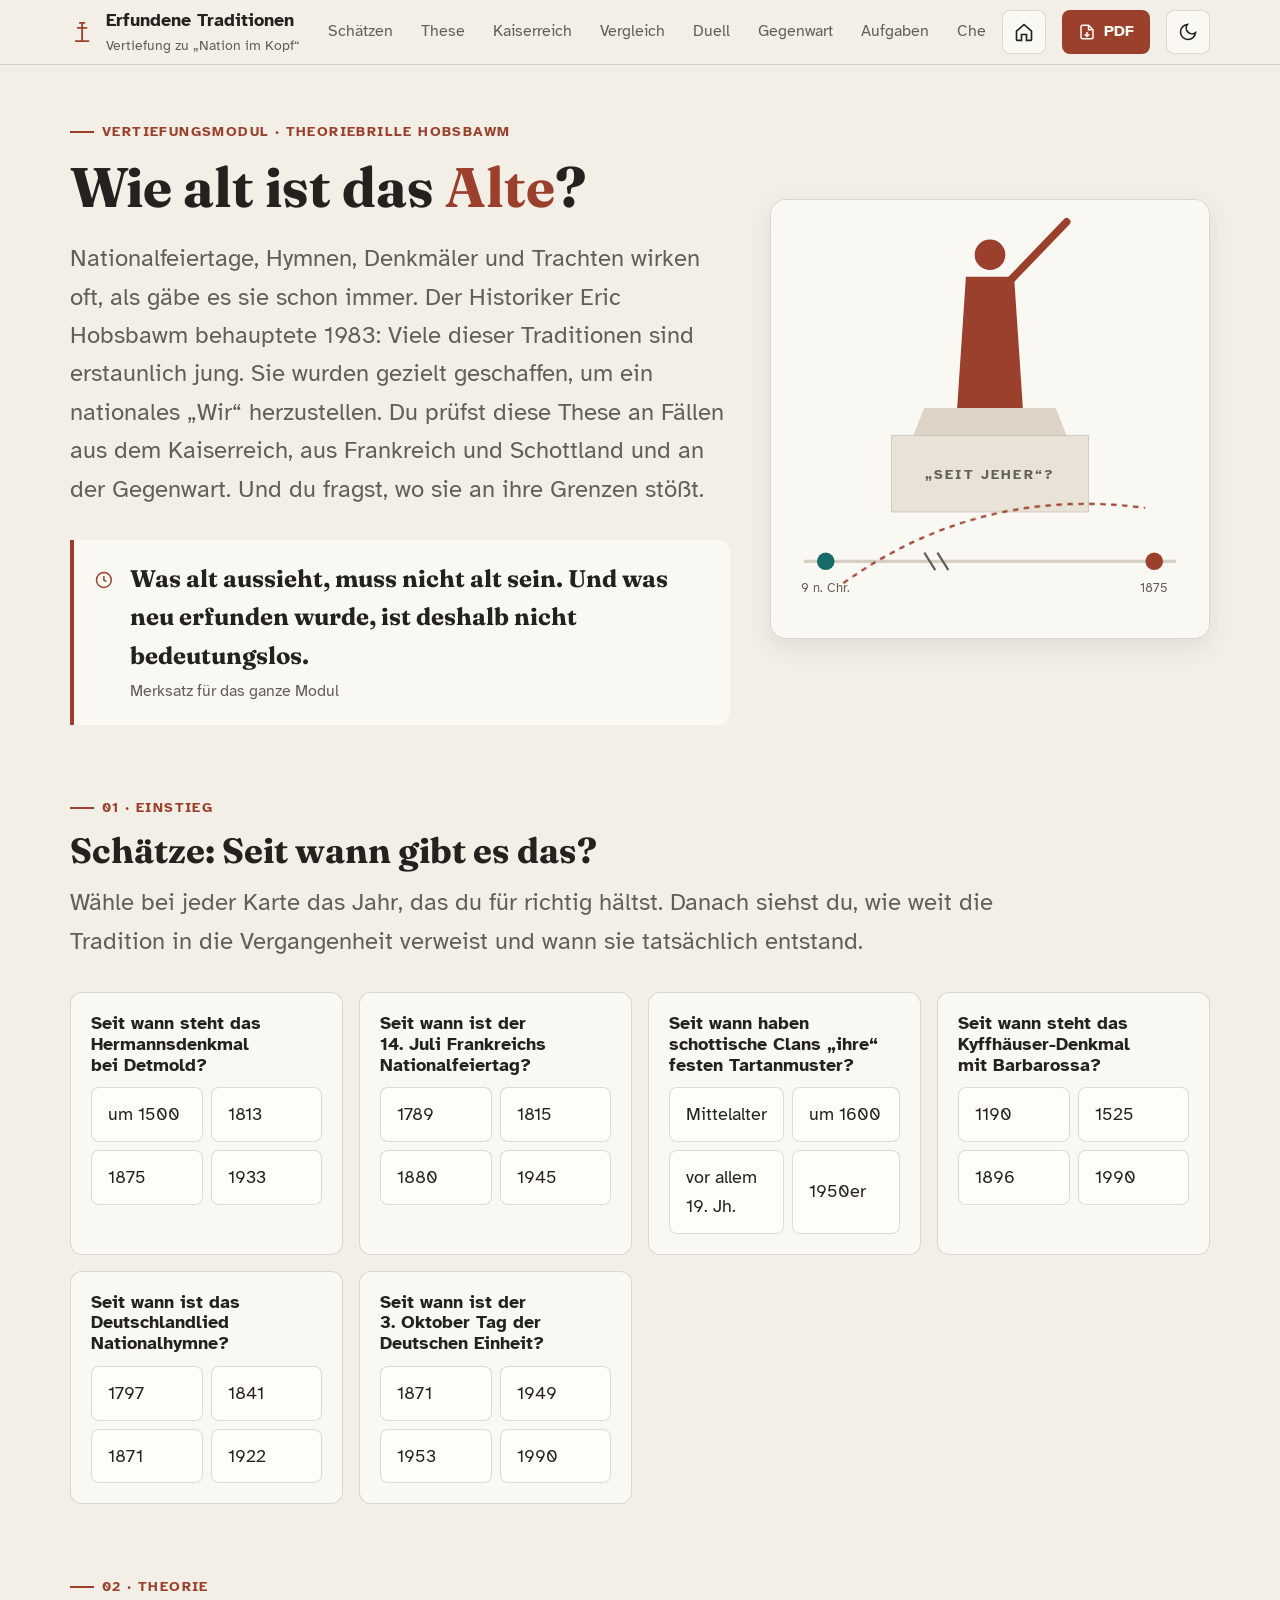
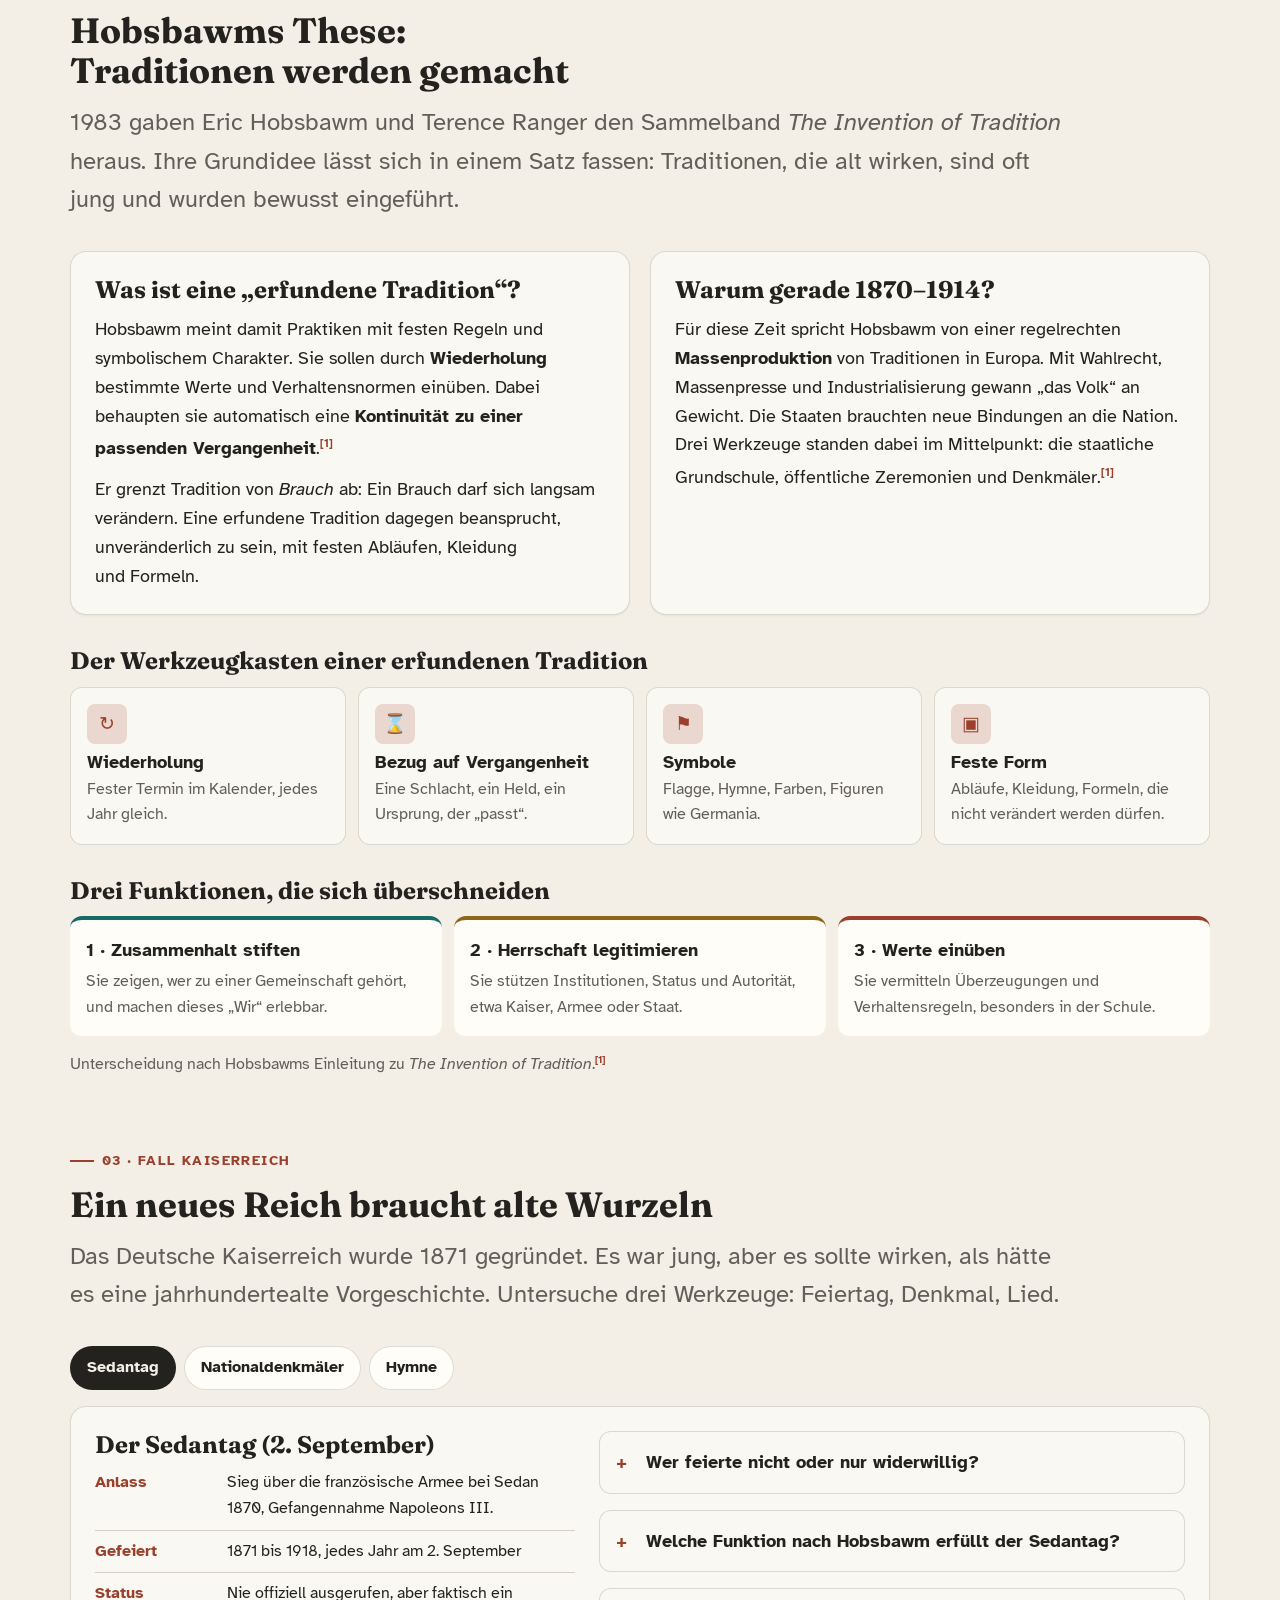
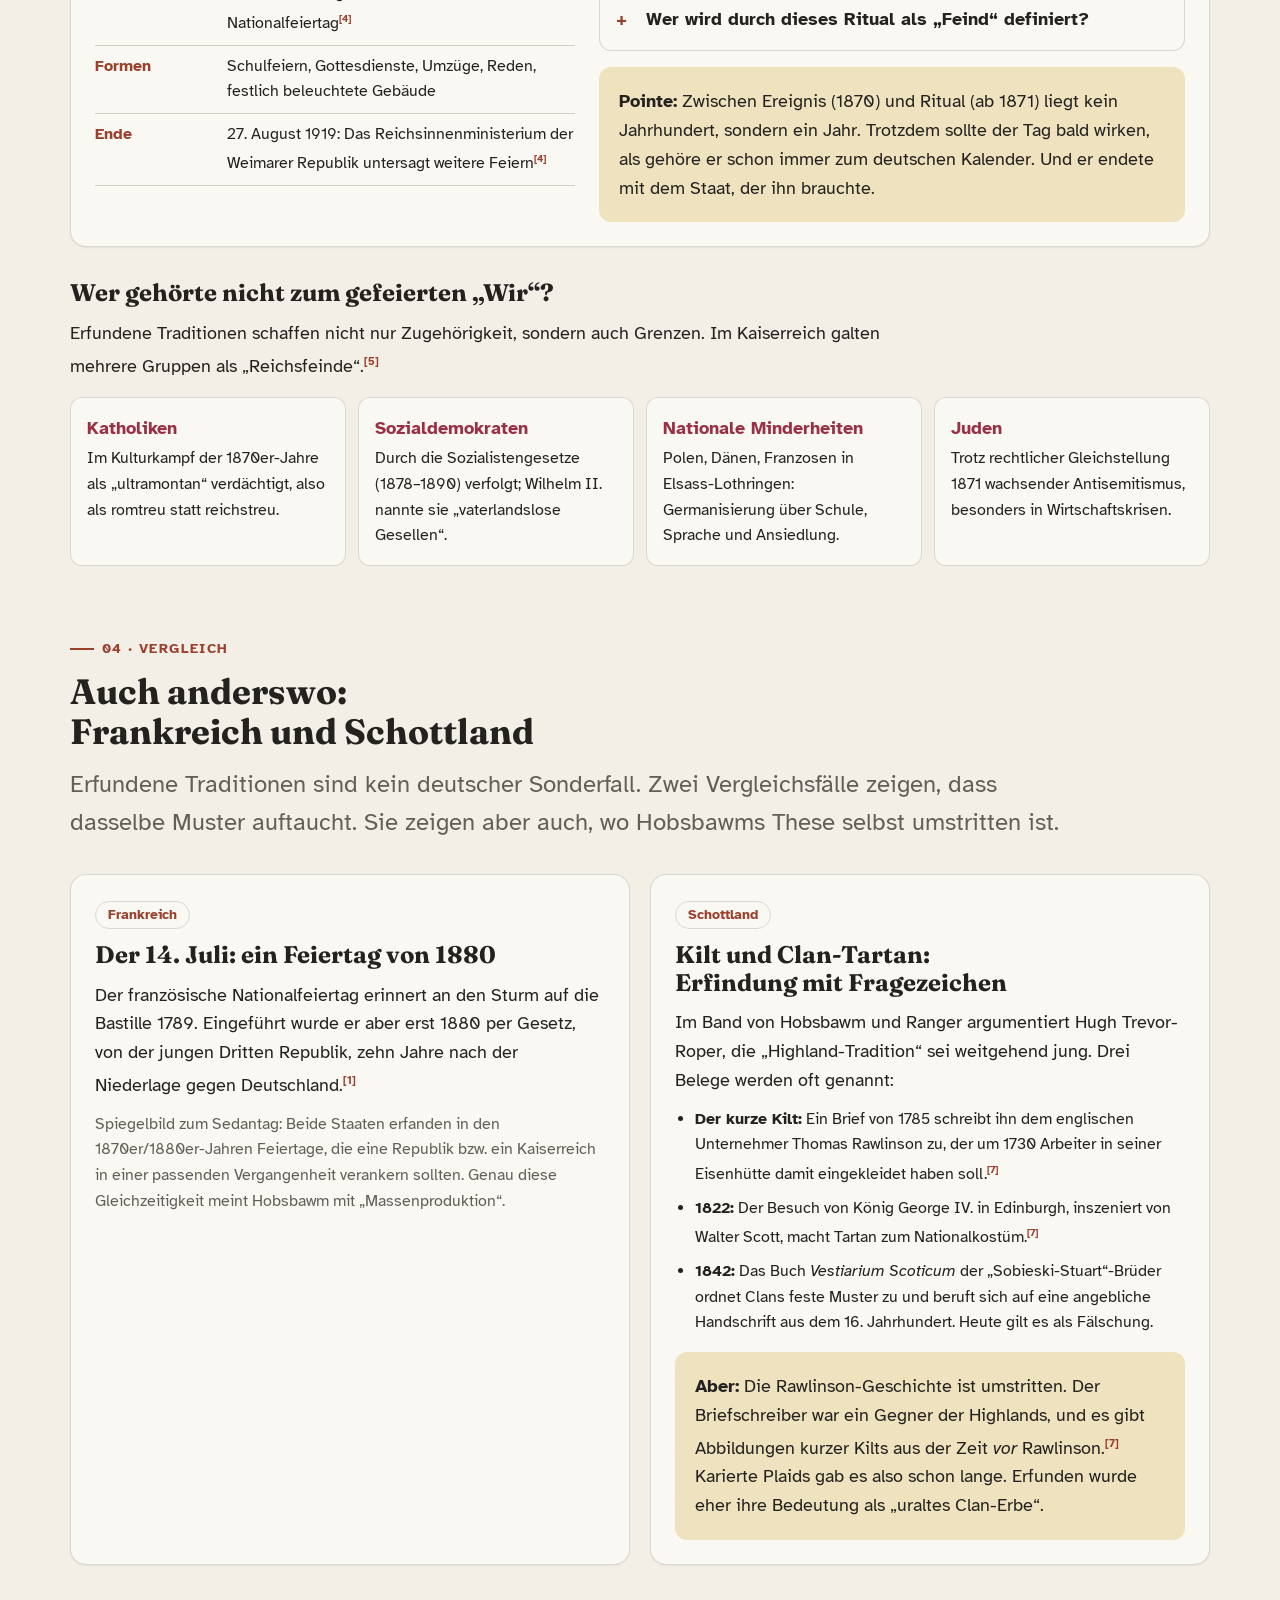
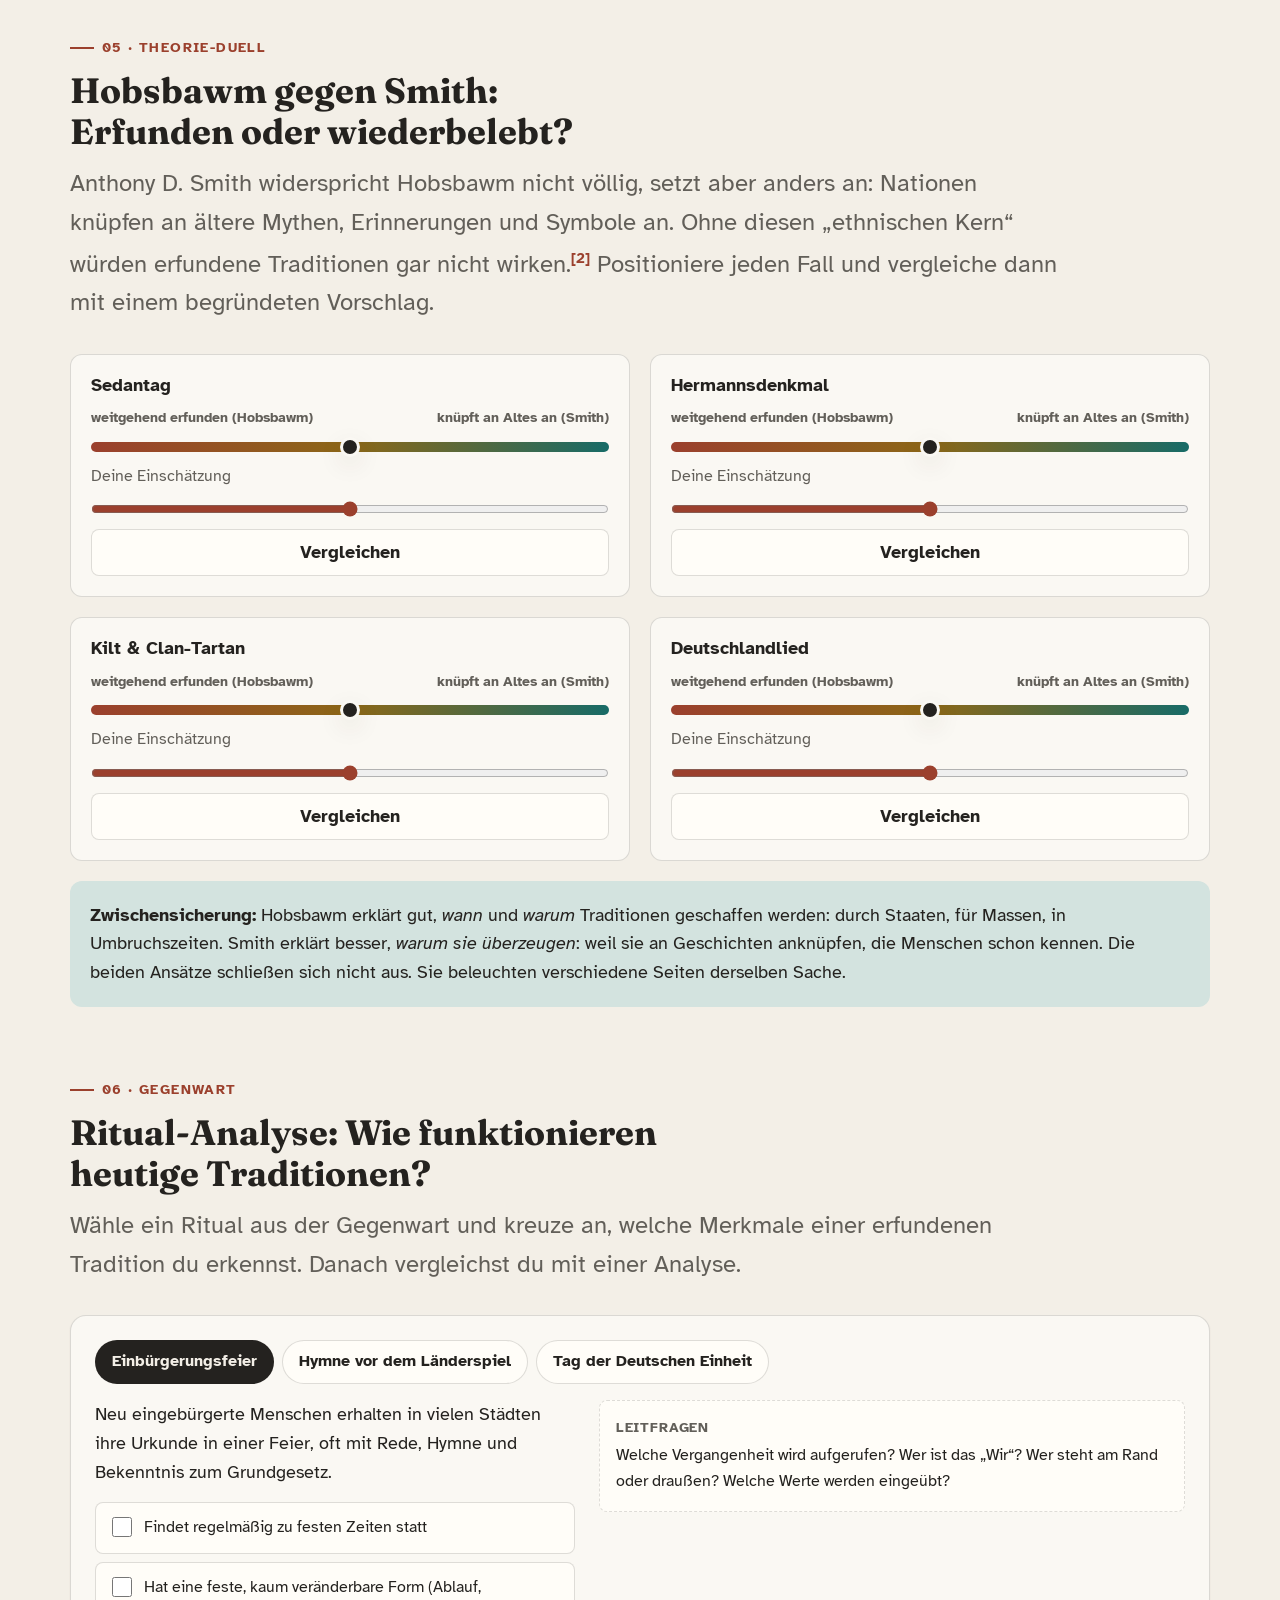
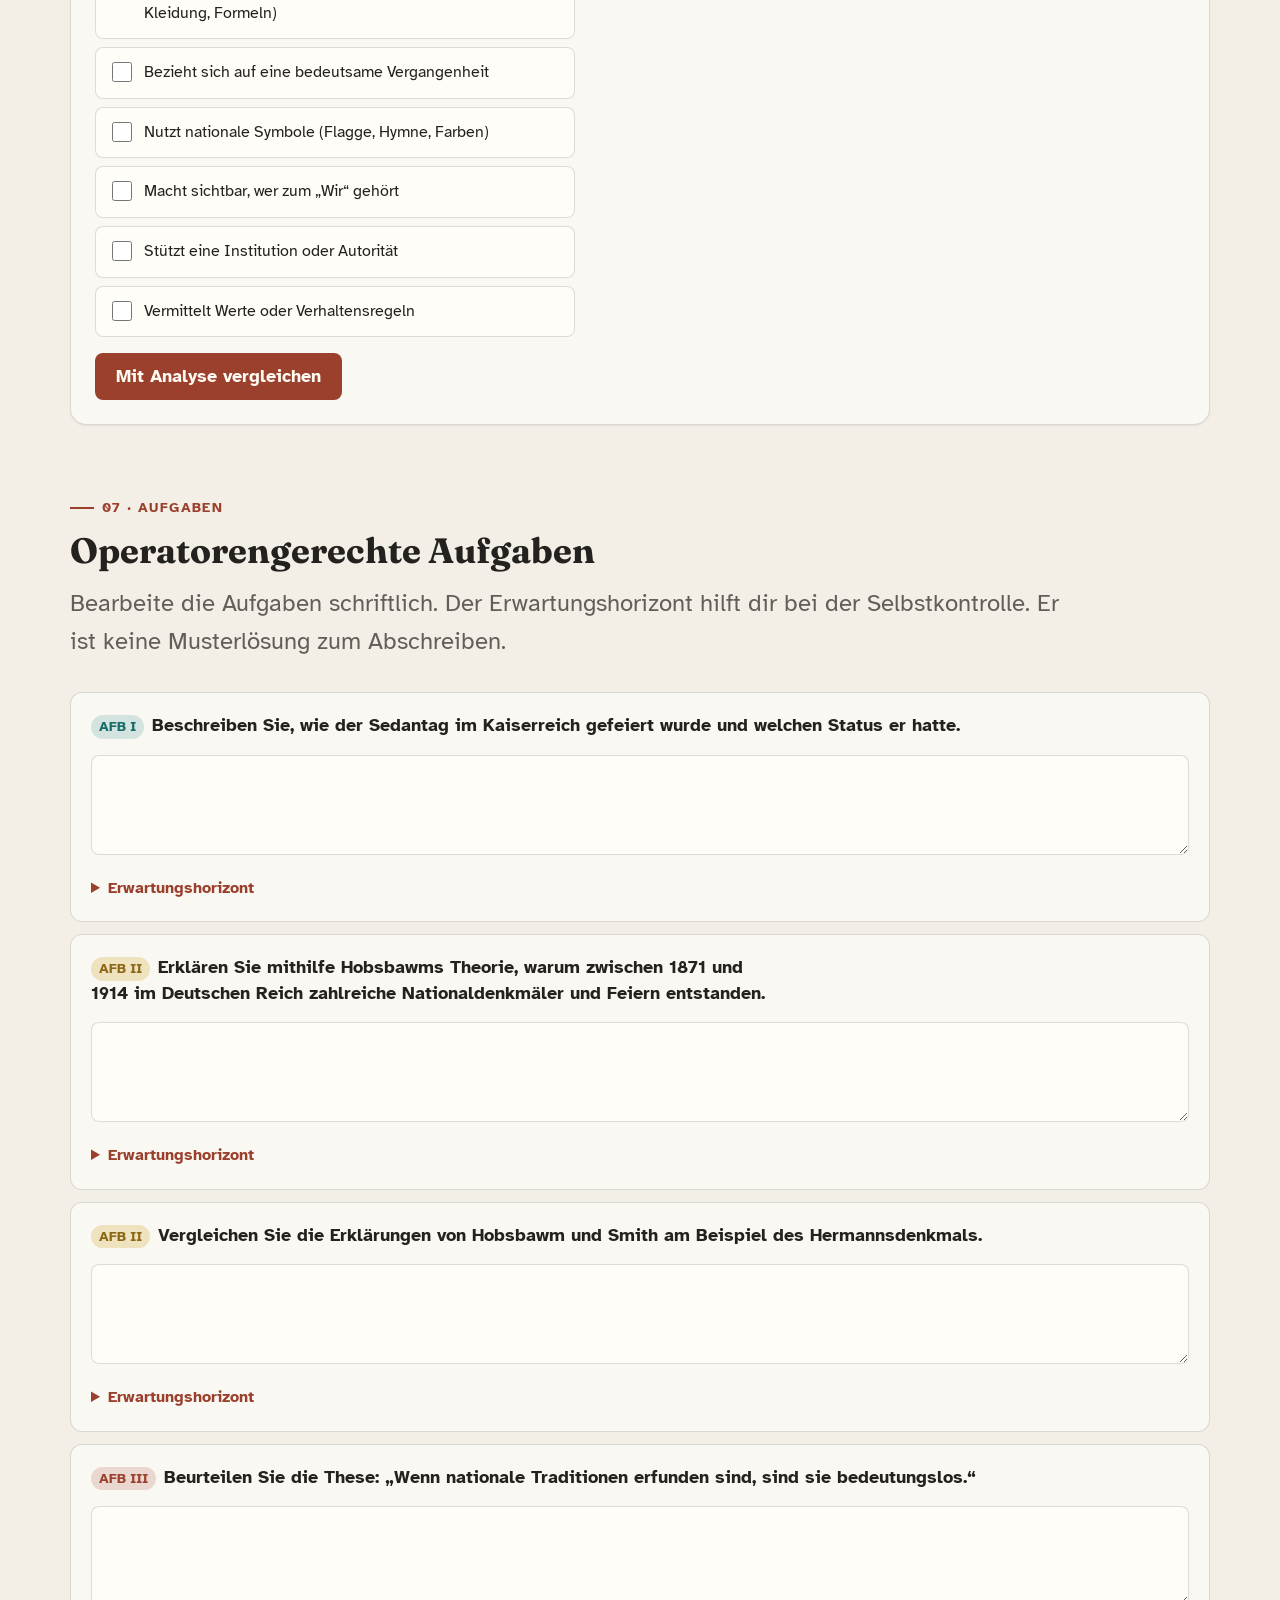
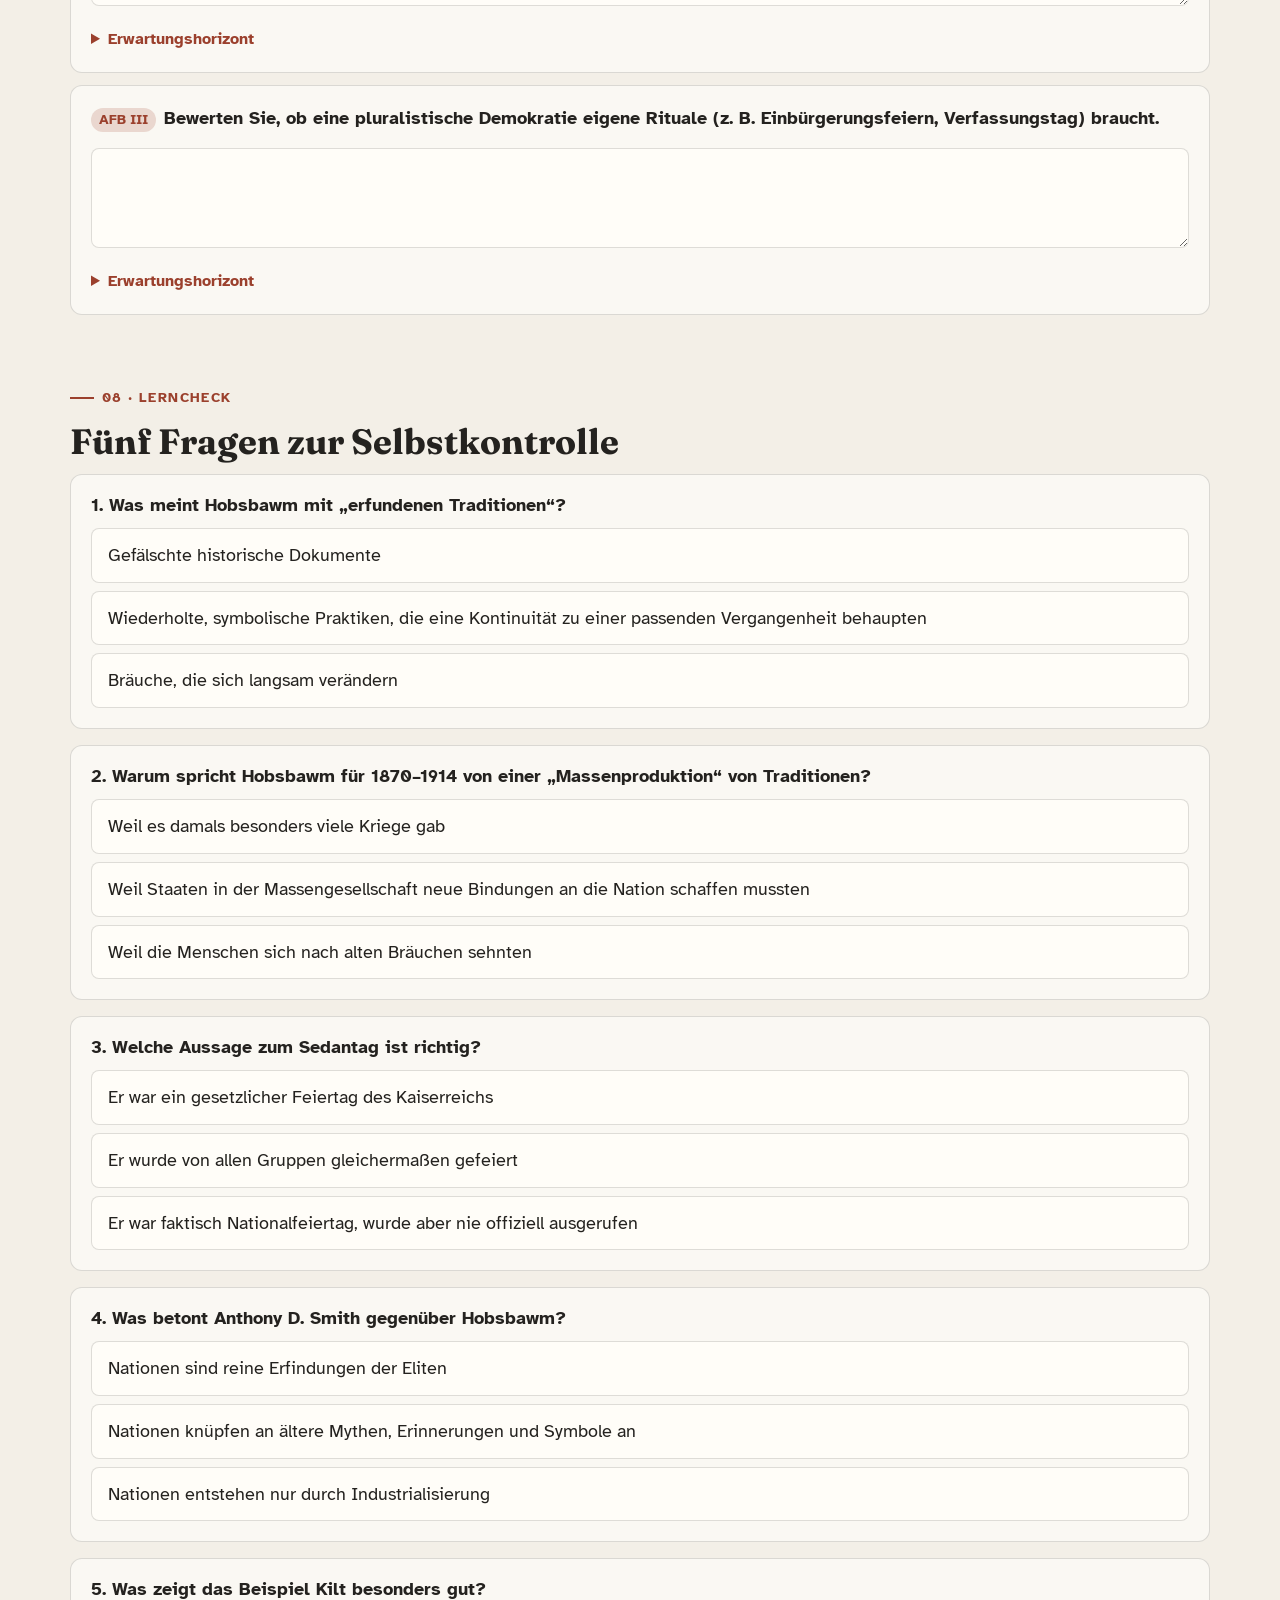
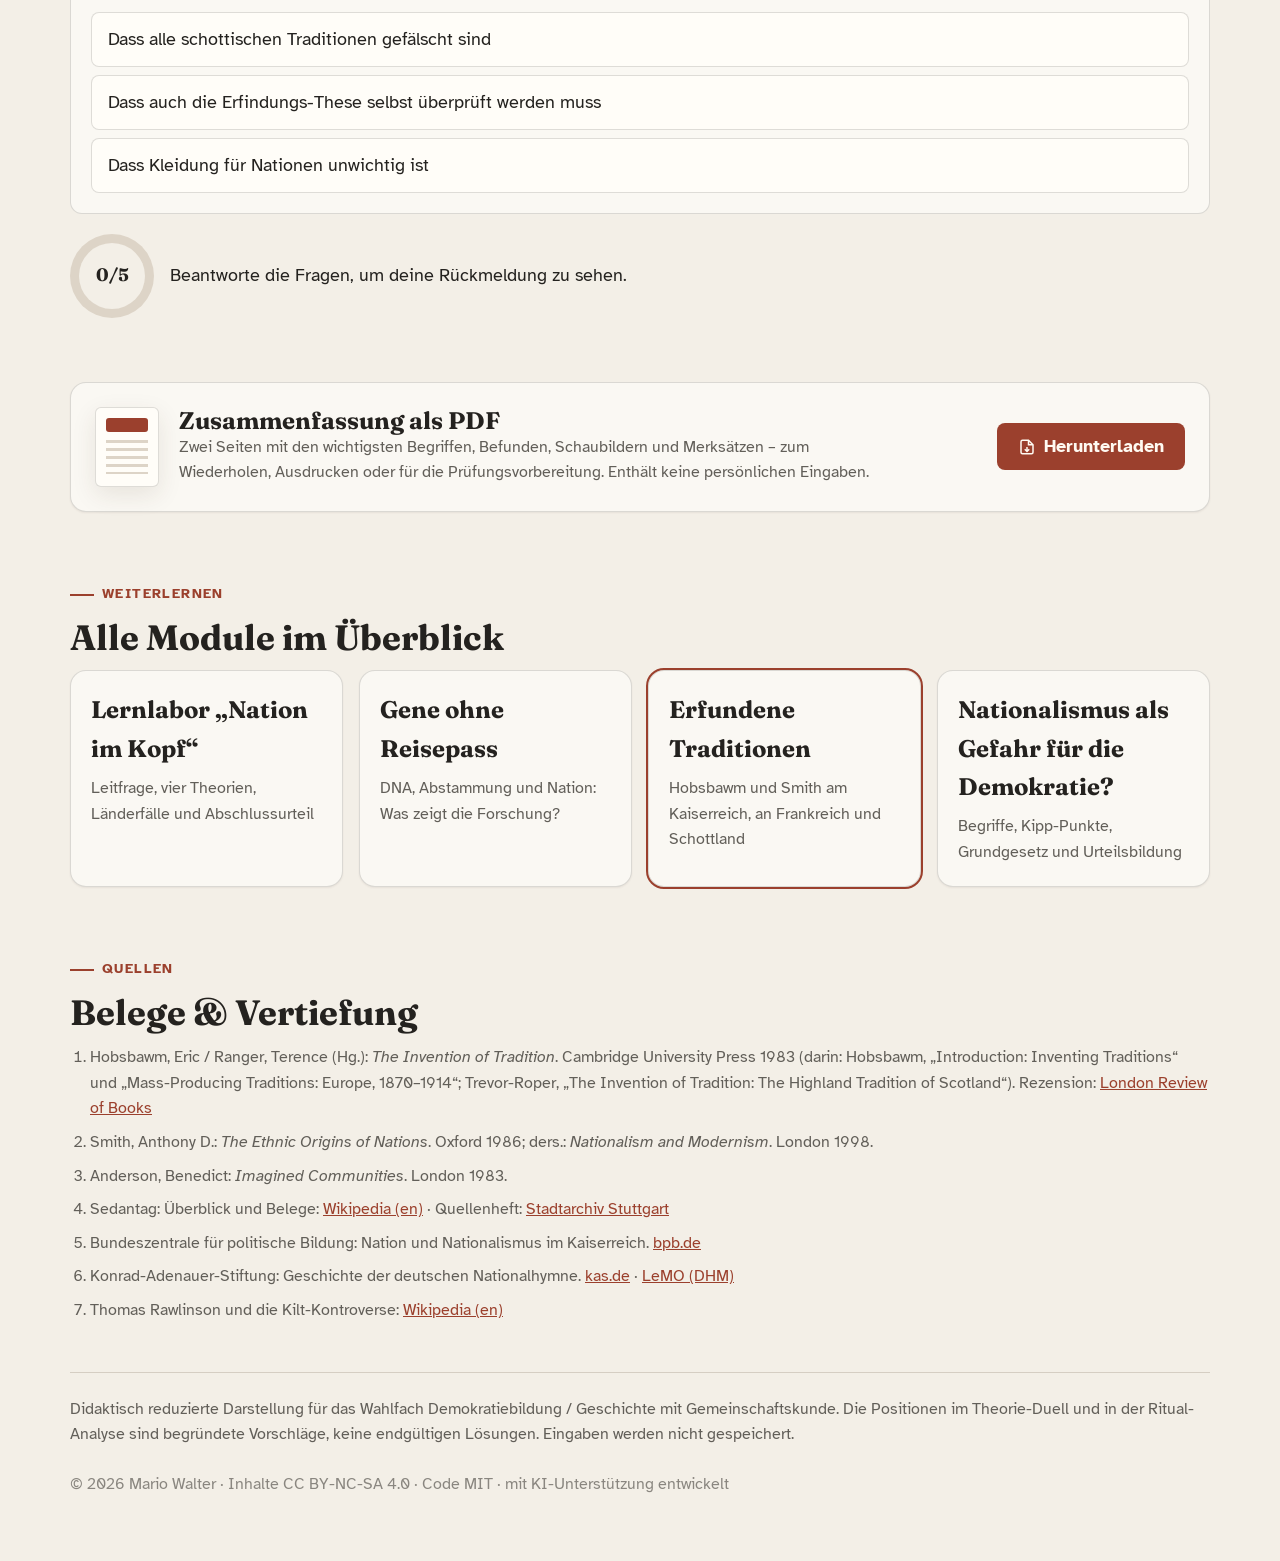
==== commit e29a62fa: "Urheber- und Lizenzvermerk vereinheitlichen Lizenzdateien, README-Abschnitt, CITATION.cff, Fußzeile " ====
--- a/erfundene-traditionen.html
+++ b/erfundene-traditionen.html
@@ -570,7 +570,8 @@
   <li id="q6">Konrad-Adenauer-Stiftung: Geschichte der deutschen Nationalhymne. <a href="https://www.kas.de/de/geschichte-der-deutschen-nationalhymne" target="_blank" rel="noopener noreferrer">kas.de</a> · <a href="https://www.dhm.de/lemo/rueckblick/das-lied-der-deutschen-1841" target="_blank" rel="noopener noreferrer">LeMO (DHM)</a></li>
   <li id="q7">Thomas Rawlinson und die Kilt-Kontroverse: <a href="https://en.wikipedia.org/wiki/Thomas_Rawlinson_(industrialist)" target="_blank" rel="noopener noreferrer">Wikipedia (en)</a></li>
  </ol>
- <footer>Didaktisch reduzierte Darstellung für das Wahlfach Demokratiebildung / Geschichte mit Gemeinschaftskunde. Die Positionen im Theorie-Duell und in der Ritual-Analyse sind begründete Vorschläge, keine endgültigen Lösungen. Eingaben werden nicht gespeichert.</footer>
+ <footer>Didaktisch reduzierte Darstellung für das Wahlfach Demokratiebildung / Geschichte mit Gemeinschaftskunde. Die Positionen im Theorie-Duell und in der Ritual-Analyse sind begründete Vorschläge, keine endgültigen Lösungen. Eingaben werden nicht gespeichert.
+    <p class="urheberzeile" style="font-size:1rem;opacity:.72;margin-top:1.5rem">© 2026 Mario Walter · Inhalte CC BY-NC-SA 4.0 · Code MIT · mit KI-Unterstützung entwickelt</p></footer>
 </section>
 </main>
 
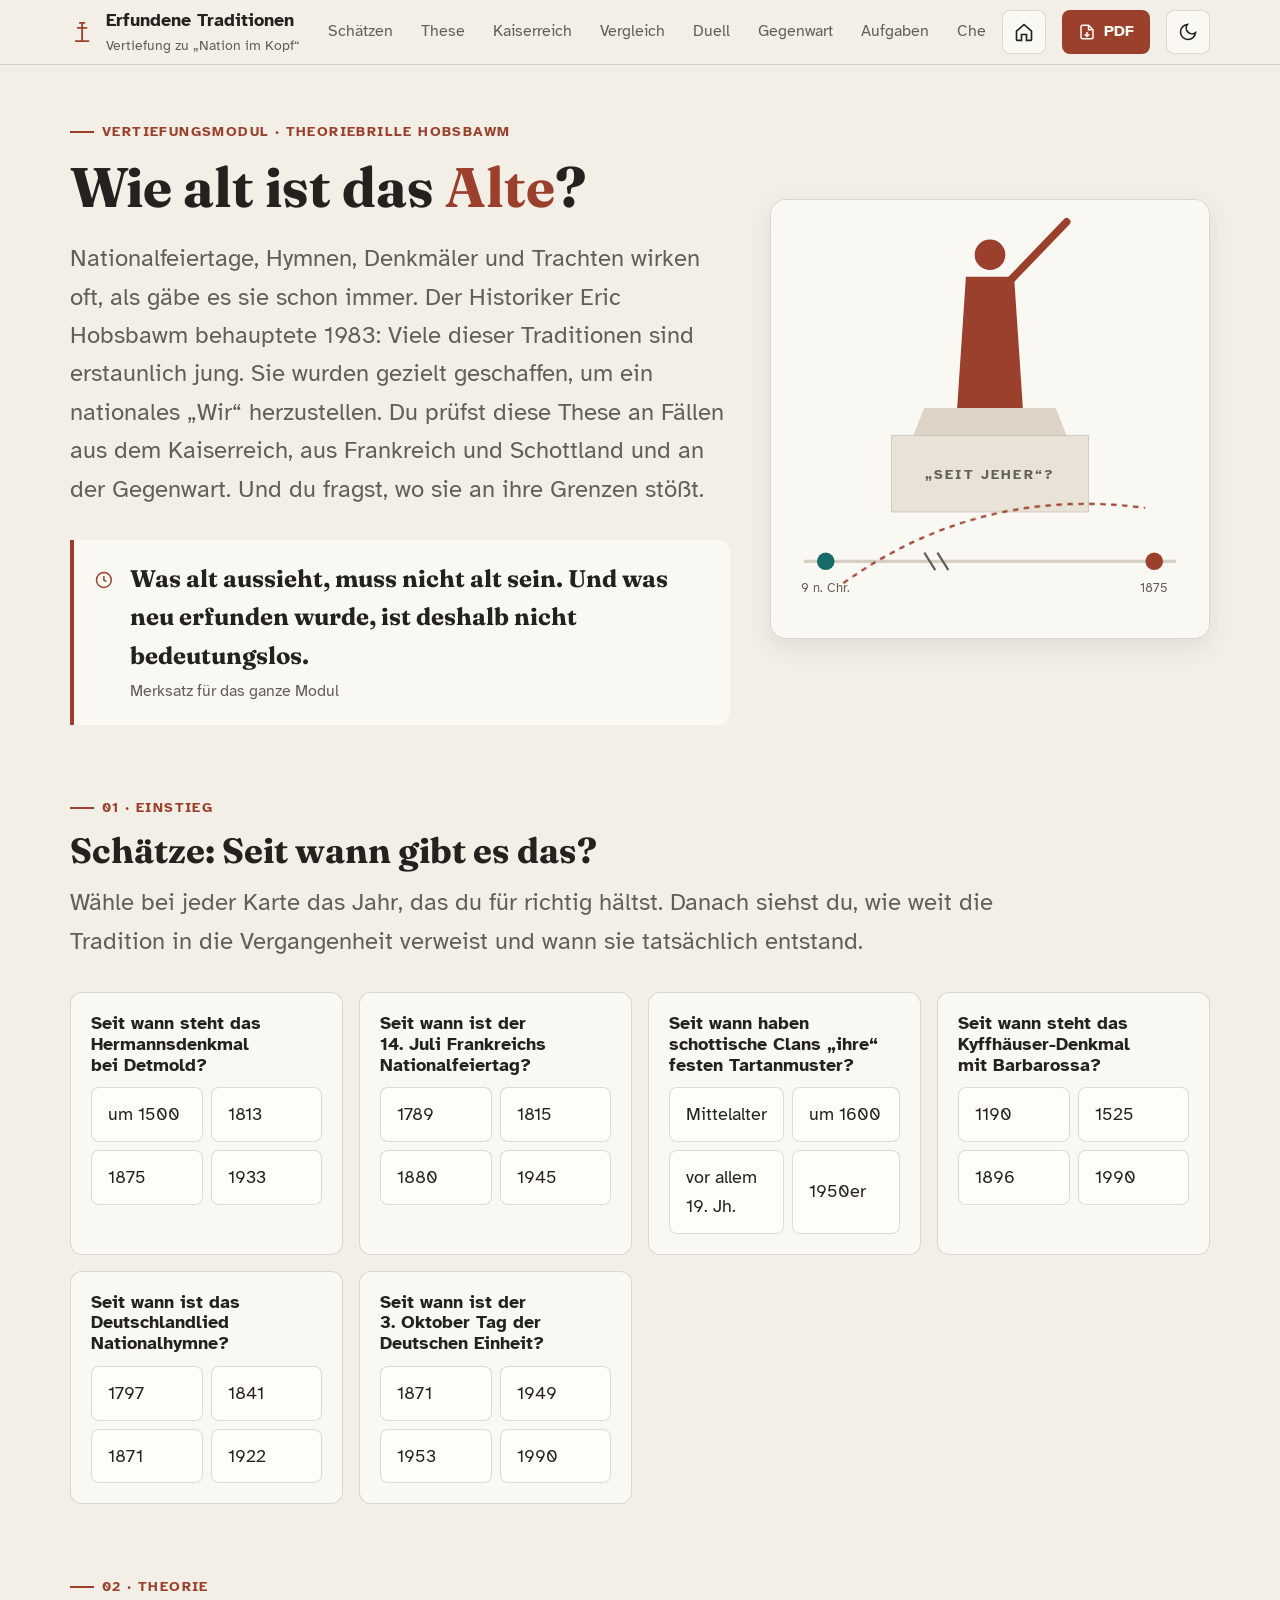
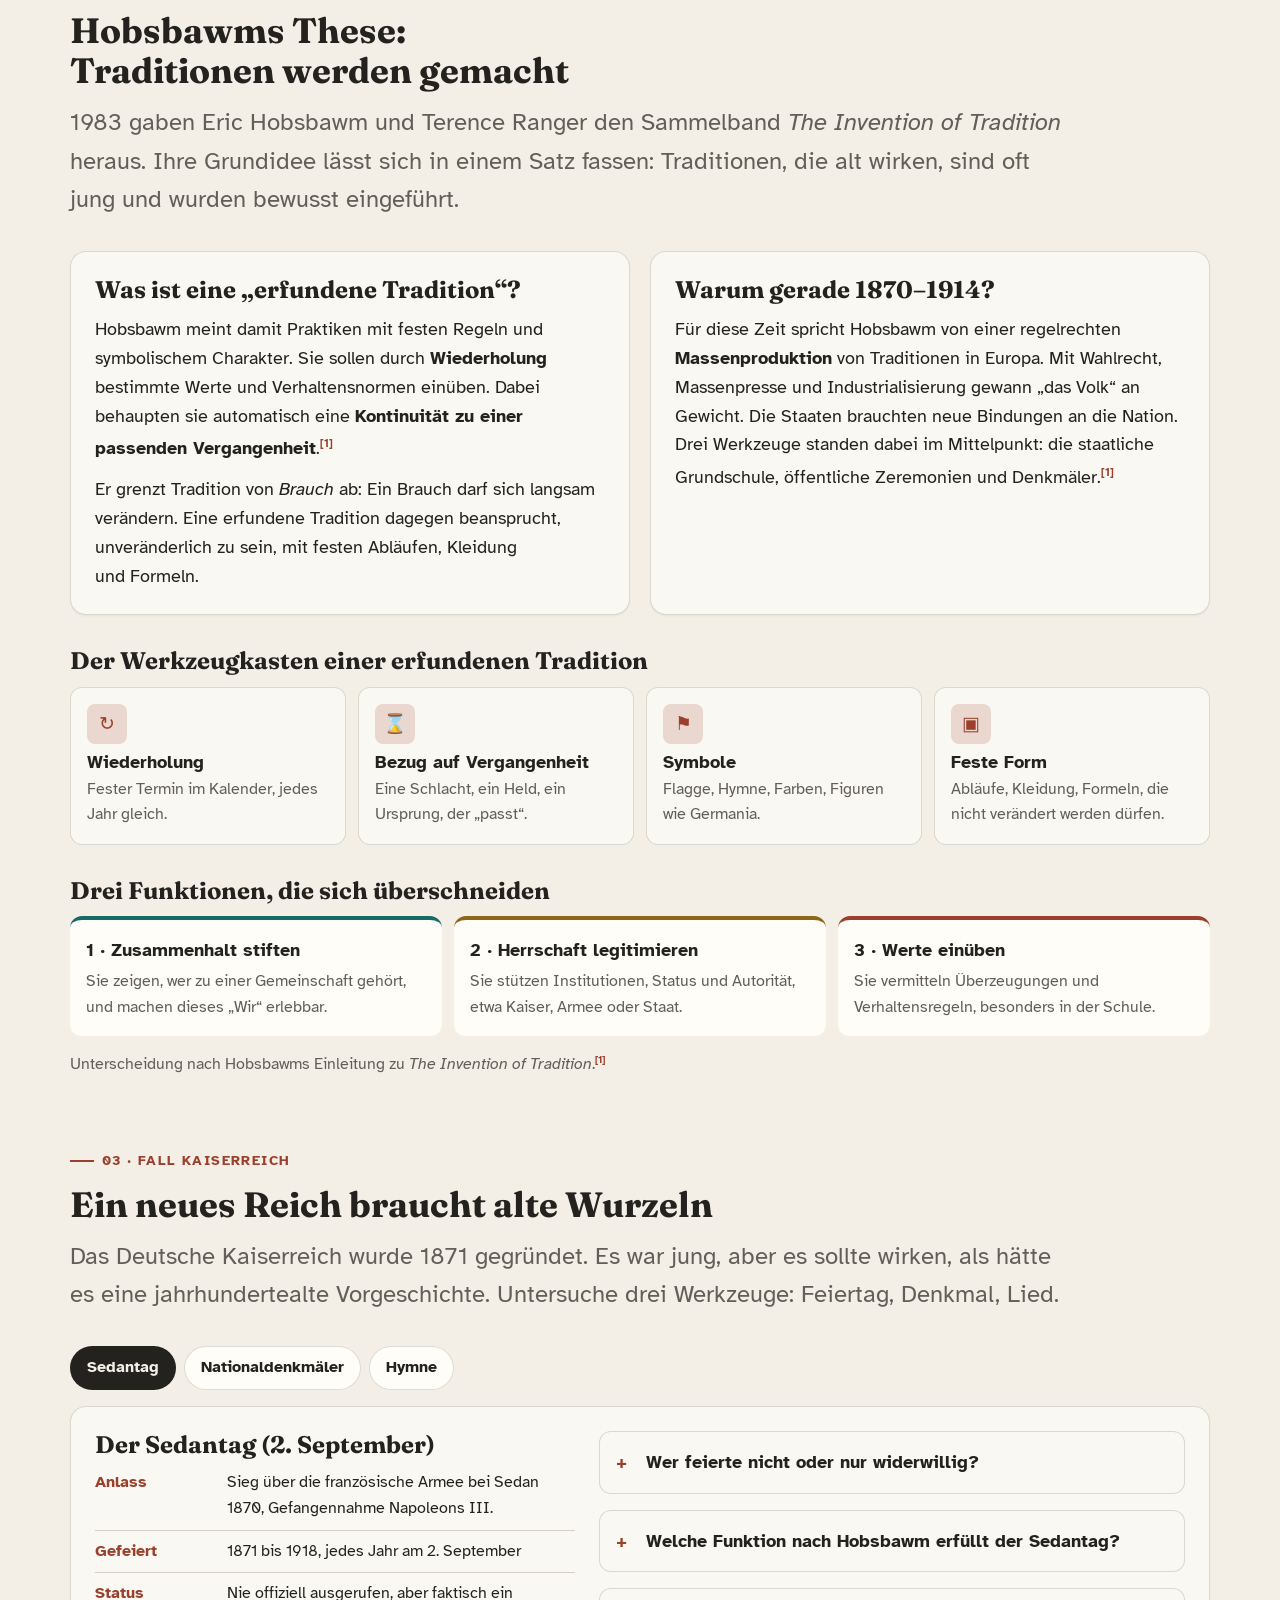
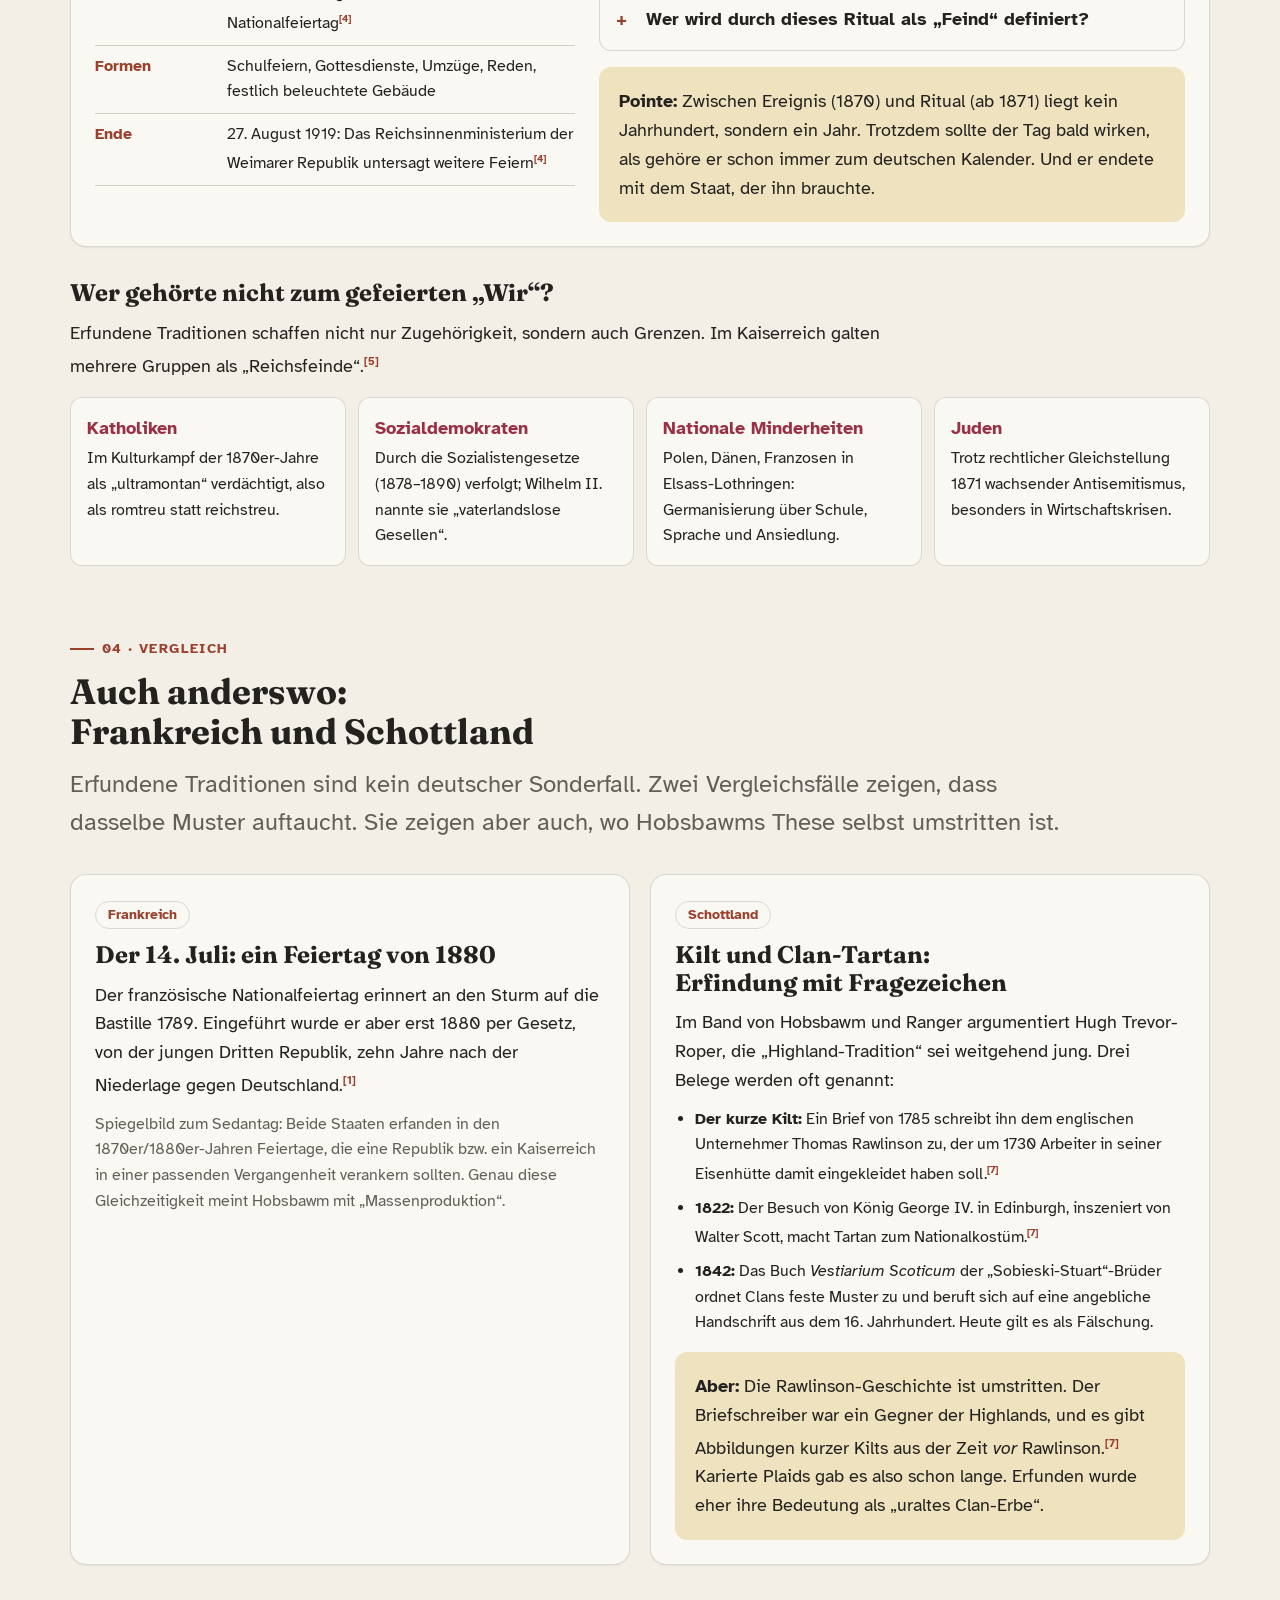
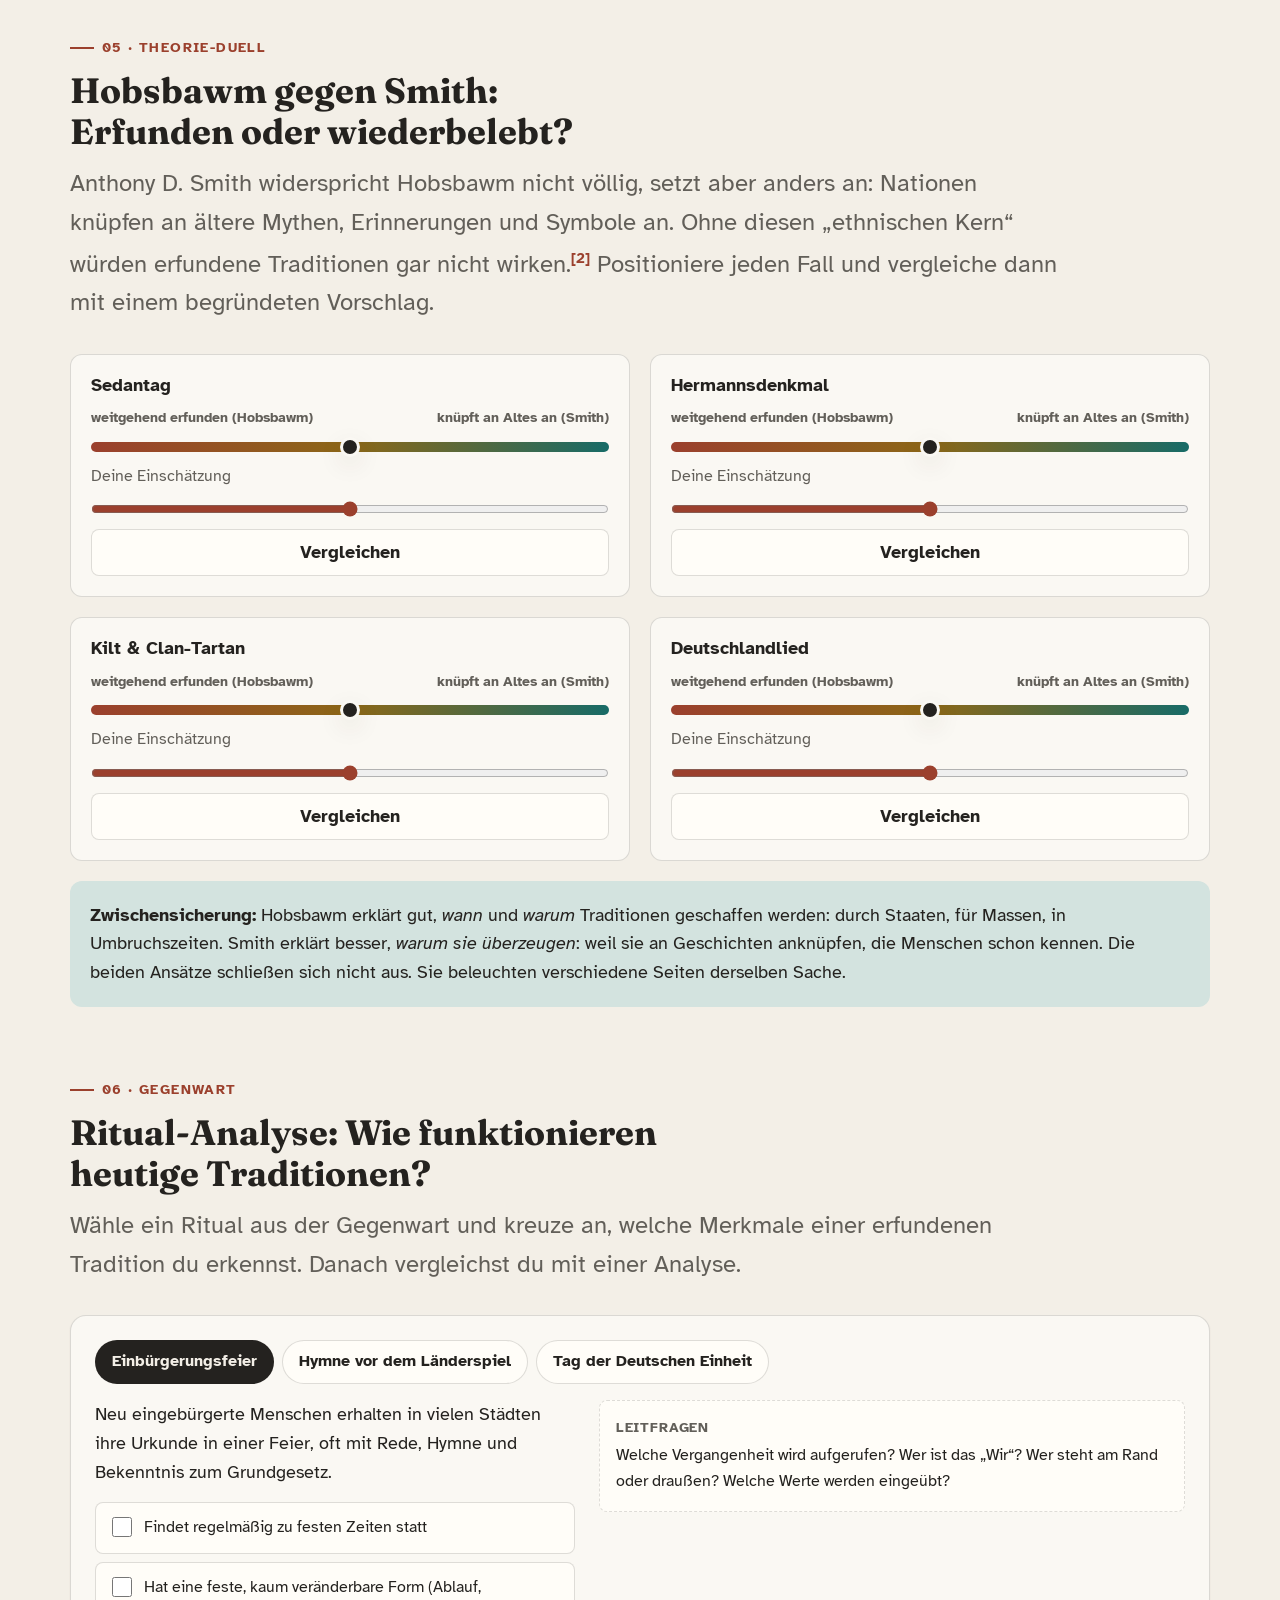
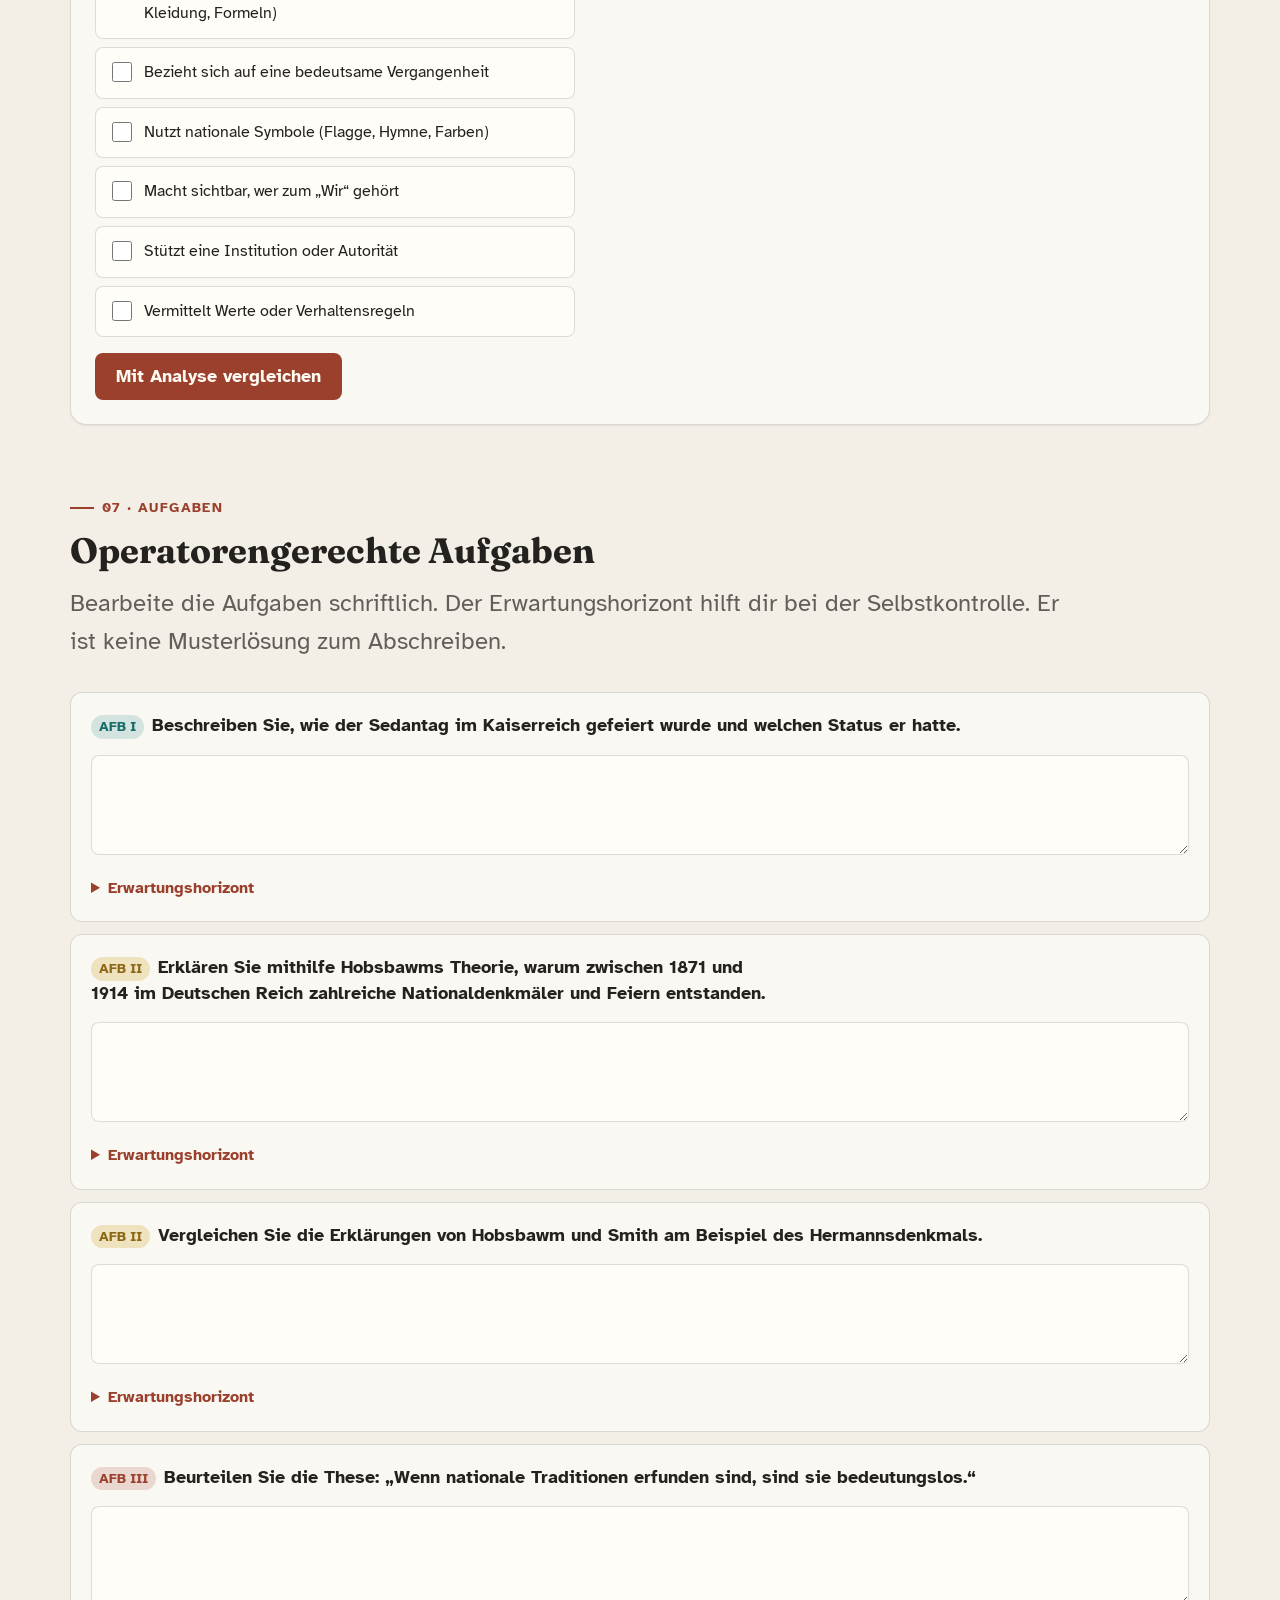
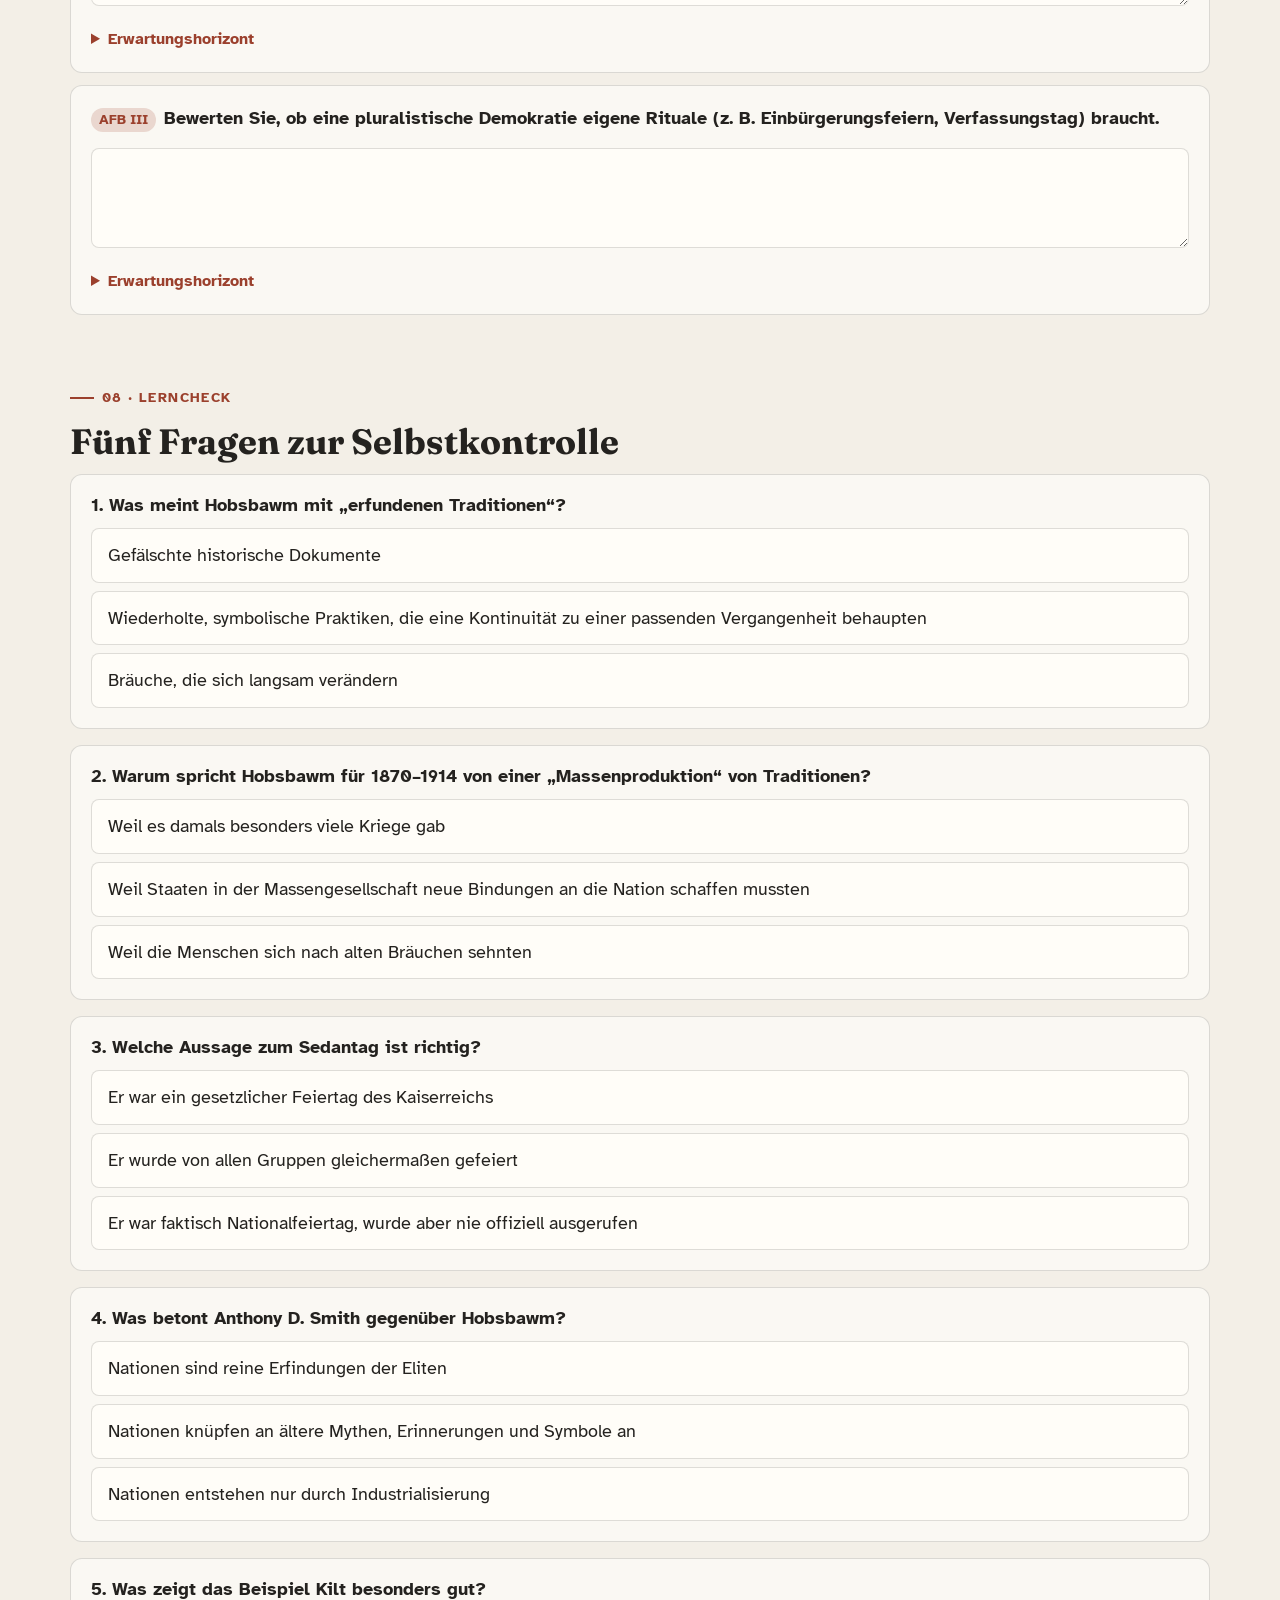
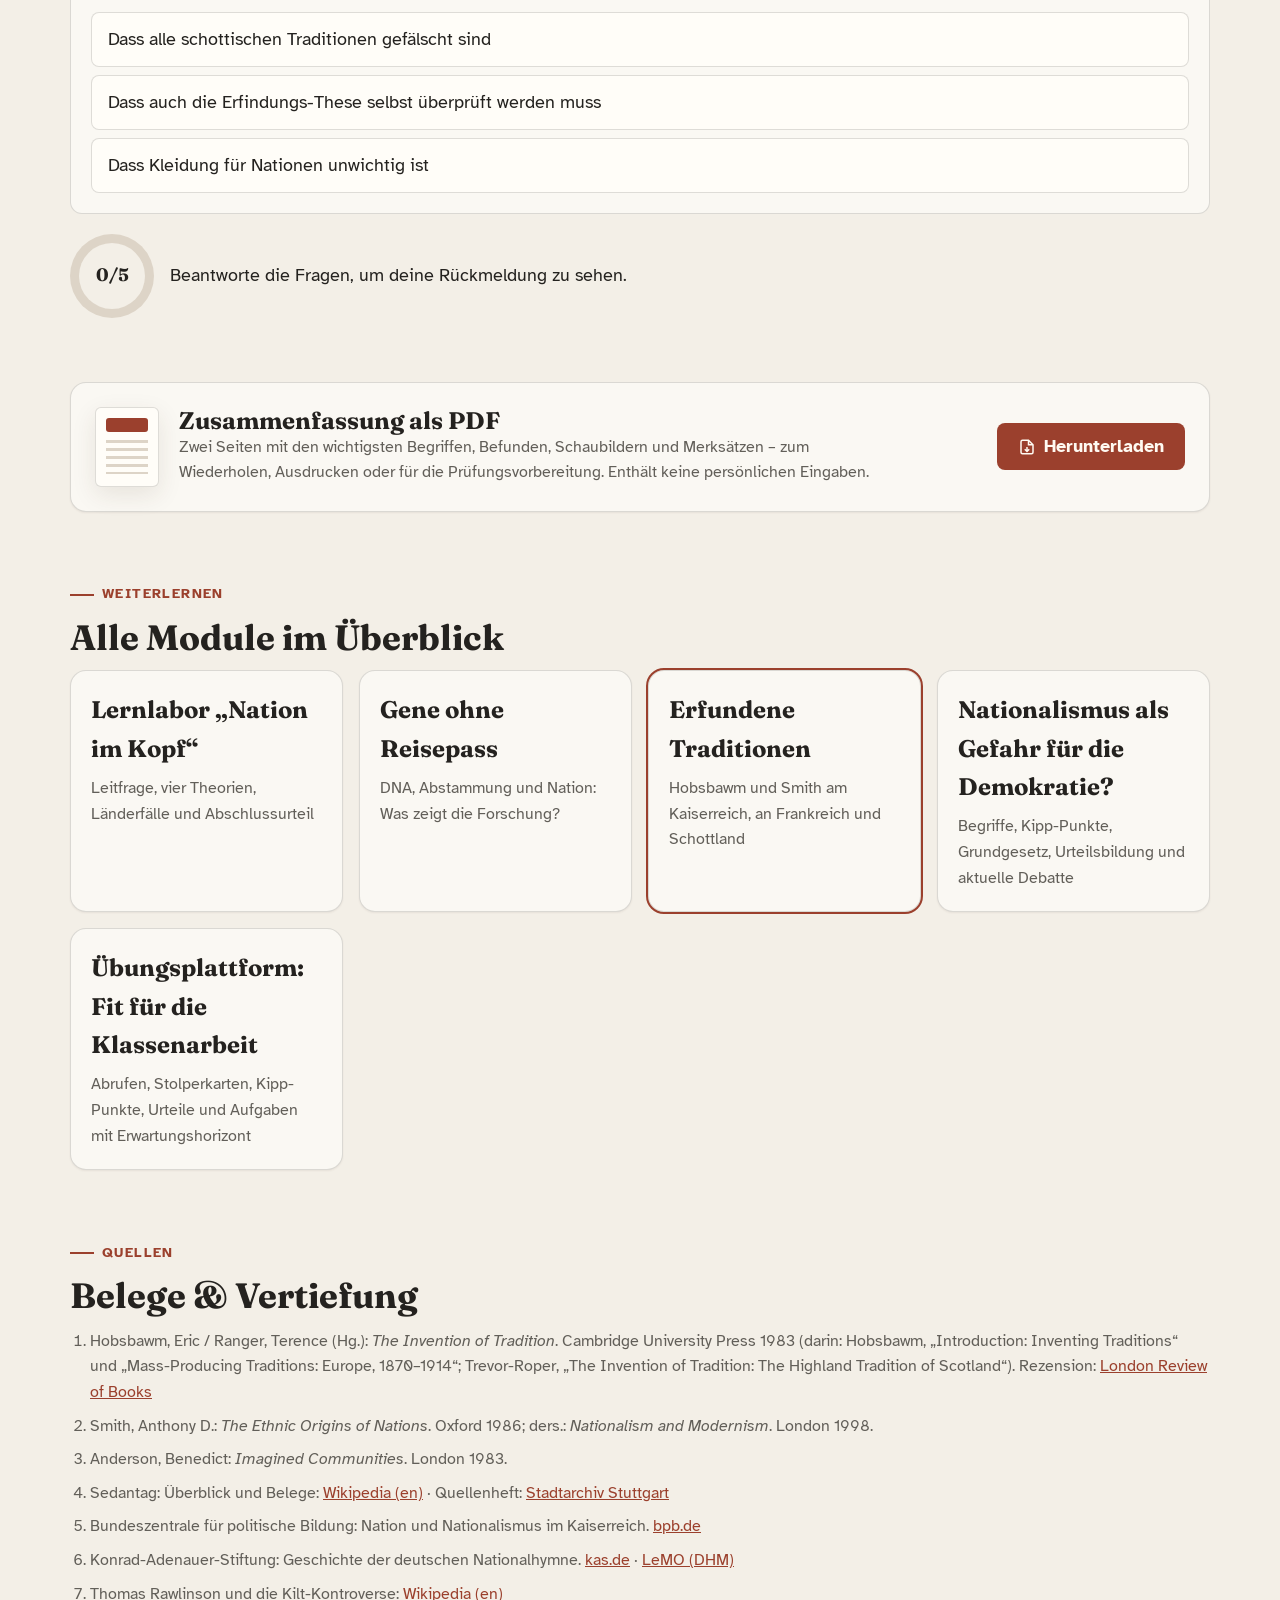
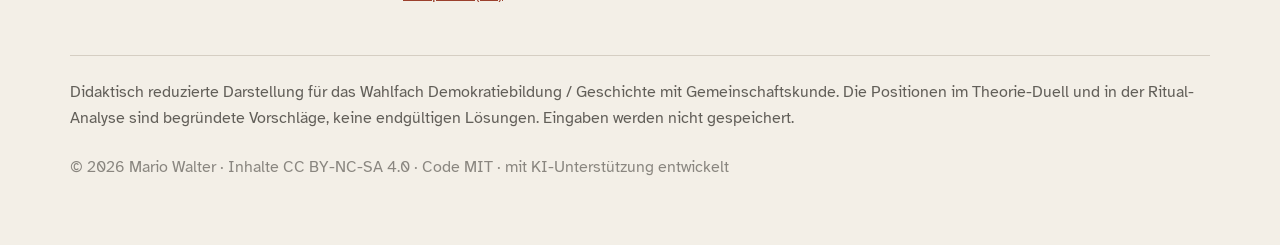
==== commit 10898aac: "Abschnitt 11 „Nationalismus und Gegenwart“ (AfD-Verbotsdebatte, GFF-Gutachten 2026), PDF-Zusammenfas" ====
--- a/erfundene-traditionen.html
+++ b/erfundene-traditionen.html
@@ -555,7 +555,7 @@
 <section id="module" class="reveal">
  <span class="eyebrow">Weiterlernen</span>
  <h2 class="title">Alle Module im Überblick</h2>
- <div class="modules"><a class="module-card" href="index.html"><b>Lernlabor „Nation im Kopf“</b><span>Leitfrage, vier Theorien, Länderfälle und Abschlussurteil</span></a><a class="module-card" href="gene-ohne-reisepass.html"><b>Gene ohne Reisepass</b><span>DNA, Abstammung und Nation: Was zeigt die Forschung?</span></a><a class="module-card current" href="erfundene-traditionen.html" aria-current="page"><b>Erfundene Traditionen</b><span>Hobsbawm und Smith am Kaiserreich, an Frankreich und Schottland</span></a><a class="module-card" href="nationalismus-demokratie.html"><b>Nationalismus als Gefahr für die Demokratie?</b><span>Begriffe, Kipp-Punkte, Grundgesetz und Urteilsbildung</span></a></div>
+ <div class="modules"><a class="module-card" href="index.html"><b>Lernlabor „Nation im Kopf“</b><span>Leitfrage, vier Theorien, Länderfälle und Abschlussurteil</span></a><a class="module-card" href="gene-ohne-reisepass.html"><b>Gene ohne Reisepass</b><span>DNA, Abstammung und Nation: Was zeigt die Forschung?</span></a><a class="module-card current" href="erfundene-traditionen.html" aria-current="page"><b>Erfundene Traditionen</b><span>Hobsbawm und Smith am Kaiserreich, an Frankreich und Schottland</span></a><a class="module-card" href="nationalismus-demokratie.html"><b>Nationalismus als Gefahr für die Demokratie?</b><span>Begriffe, Kipp-Punkte, Grundgesetz, Urteilsbildung und aktuelle Debatte</span></a><a class="module-card" href="uebung.html"><b>Übungsplattform: Fit für die Klassenarbeit</b><span>Abrufen, Stolperkarten, Kipp-Punkte, Urteile und Aufgaben mit Erwartungshorizont</span></a></div>
 </section>
 
 <section id="quellen" class="sources reveal">
